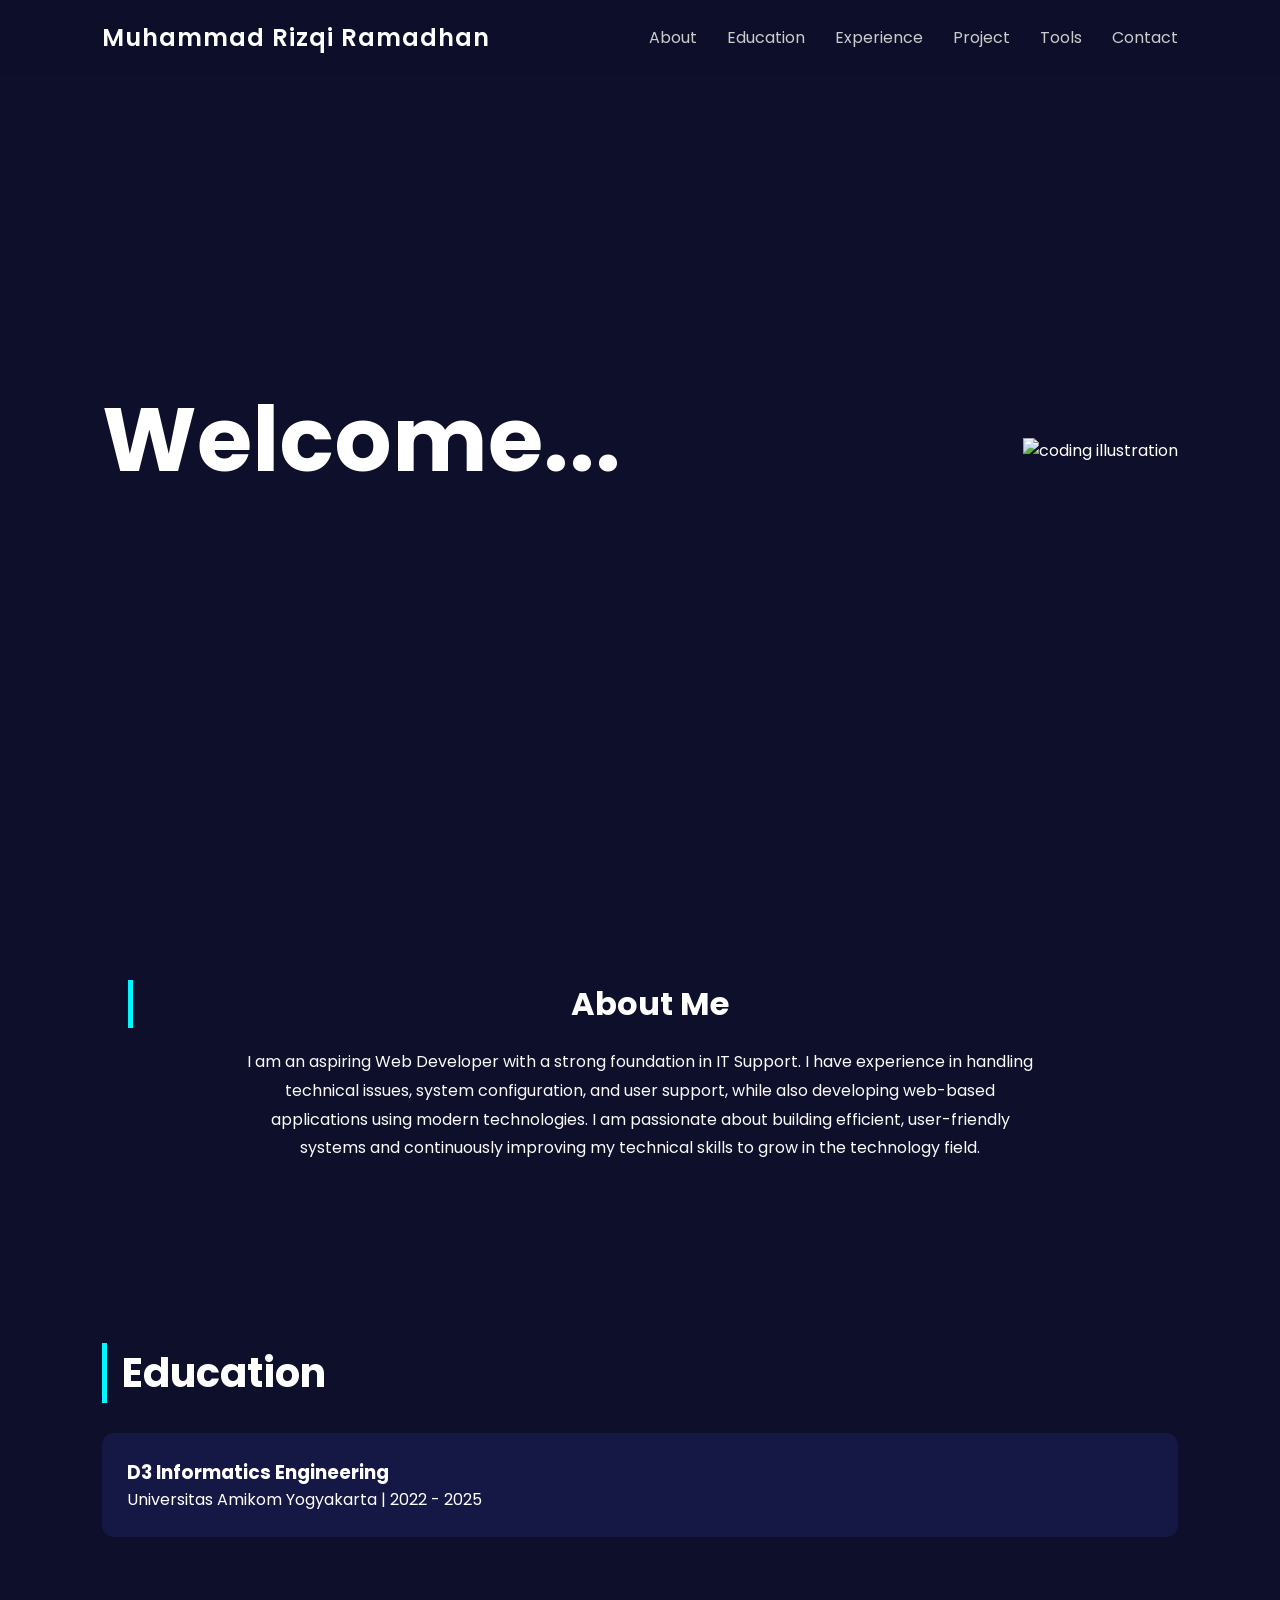
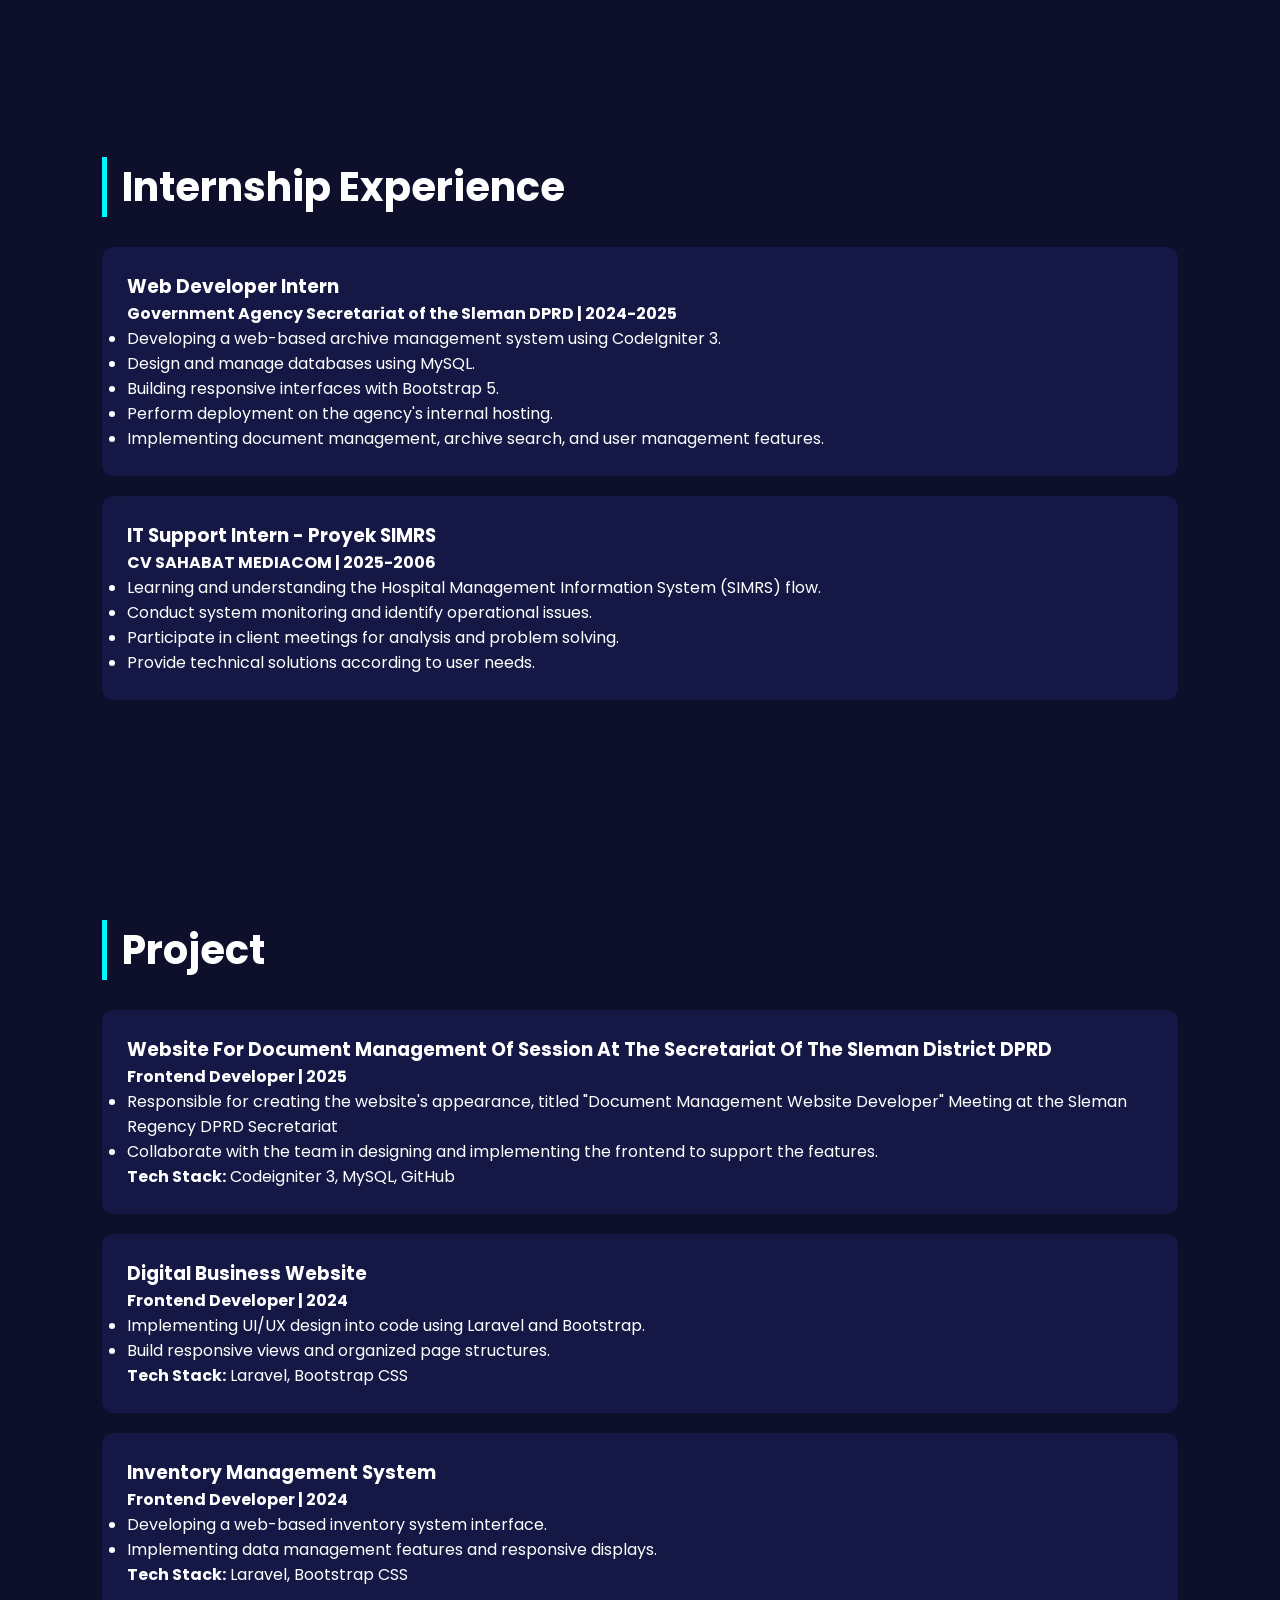
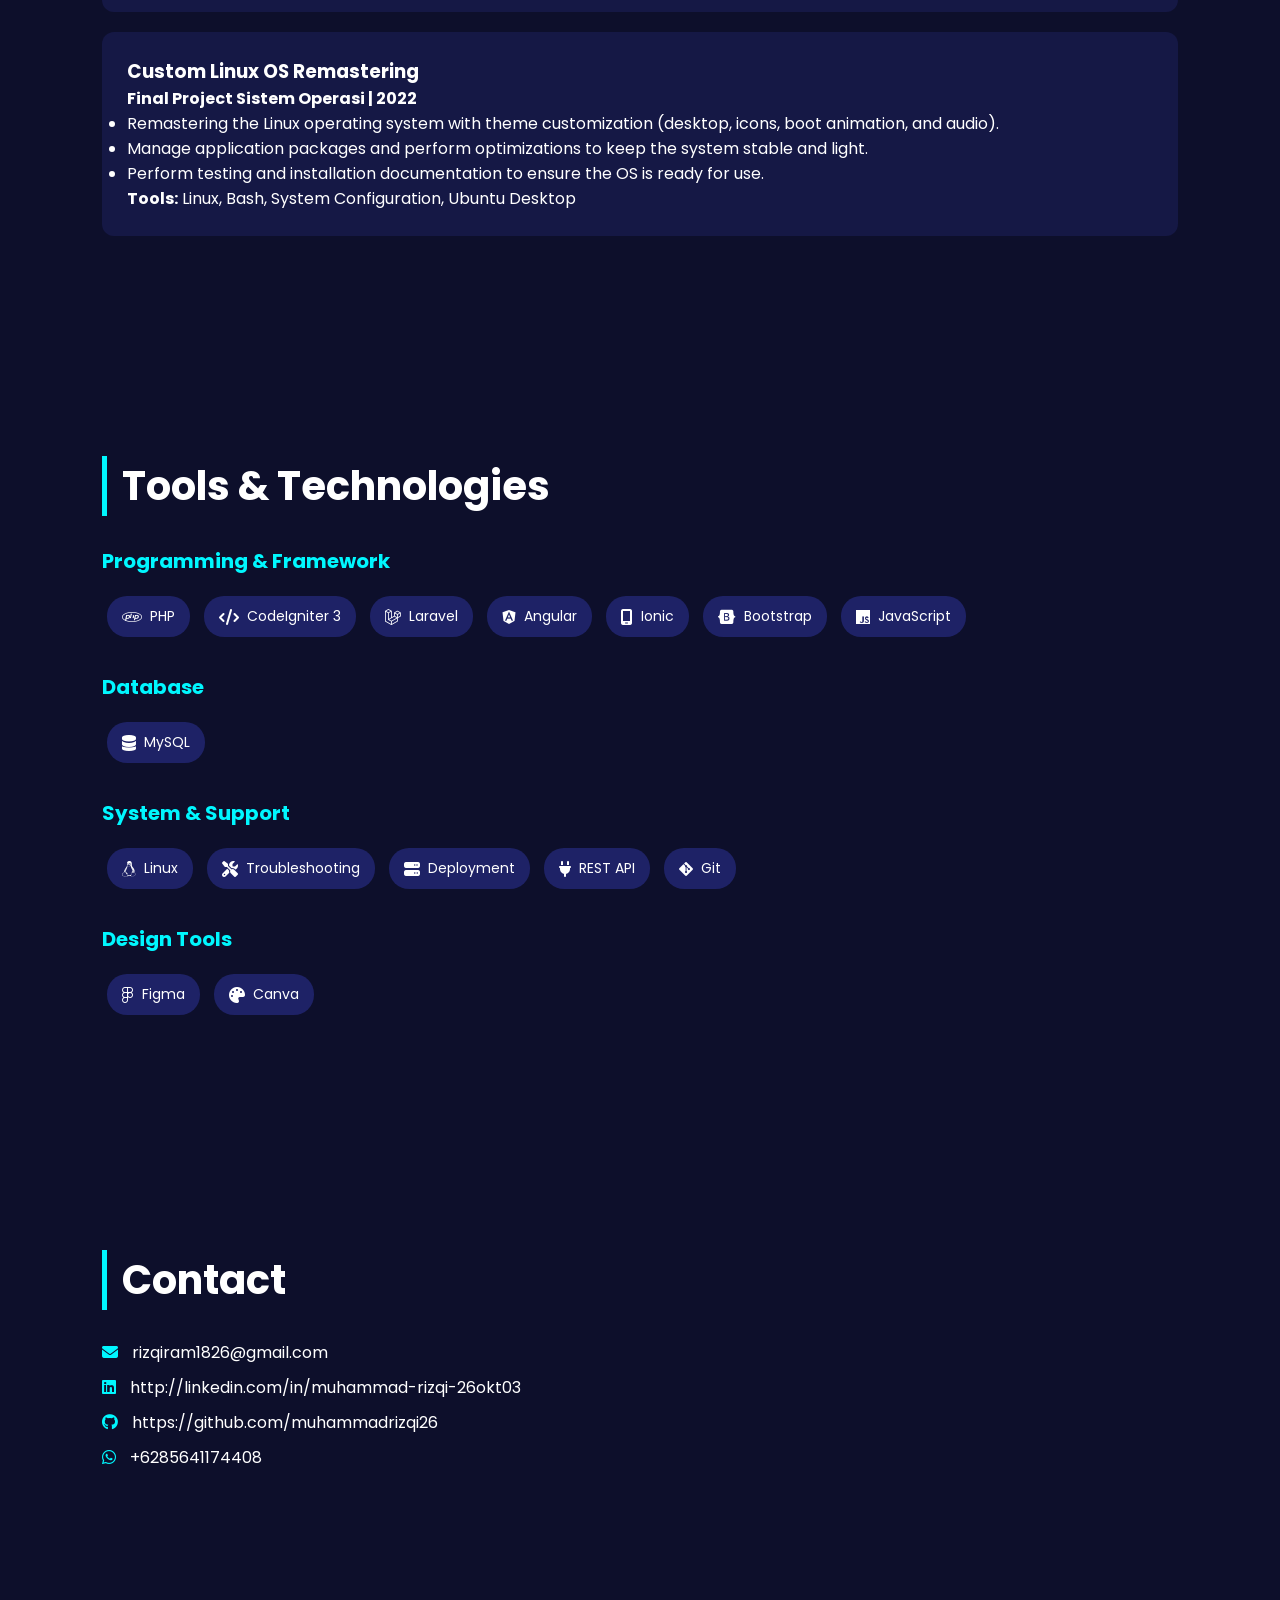
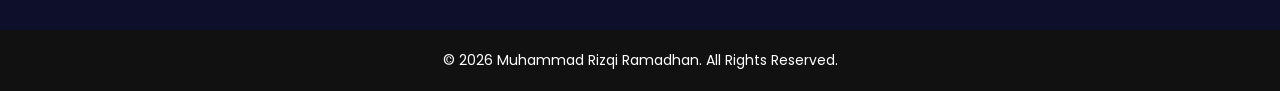
==== index.html @ 312eac67 "Rename portofolio.html to index.html" ====
<!doctype html>
<html lang="id">

<head>
    <meta charset="UTF-8" />
    <meta name="viewport" content="width=device-width, initial-scale=1.0" />
    <title>Portfolio - MUHAMMAD RIZQI RAMADHAN</title>

    <link href="https://fonts.googleapis.com/css2?family=Poppins:wght@300;400;600;700&display=swap" rel="stylesheet" />

    <link rel="stylesheet" href="https://cdnjs.cloudflare.com/ajax/libs/font-awesome/6.5.1/css/all.min.css">


    <style>
        #about {
            padding: 80px 10%;
            text-align: center;
        }

        .about-container h2 {
            font-size: 32px;
            margin-bottom: 20px;
        }

        .about-container p {
            max-width: 800px;
            margin: auto;
            line-height: 1.8;
            font-size: 16px;
            color: #fafafa;
        }


        * {
            margin: 0;
            padding: 0;
            box-sizing: border-box;
            font-family: "Poppins", sans-serif;
        }

        body {
            background: #0d0f2b;
            color: white;
            overflow-x: hidden;
        }

        /* ===== NAVBAR ===== */
        nav {
            display: flex;
            justify-content: space-between;
            align-items: center;
            padding: 20px 8%;
            position: fixed;
            width: 100%;
            top: 0;
            background: rgba(13, 15, 43, 0.9);
            backdrop-filter: blur(10px);
            z-index: 1000;
        }

        nav h2 {
            font-weight: 600;
            letter-spacing: 1px;
        }

        nav ul {
            list-style: none;
            display: flex;
            gap: 30px;
        }

        nav ul li a {
            text-decoration: none;
            color: #ccc;
            font-weight: 400;
            transition: 0.3s;
        }

        nav ul li a:hover {
            color: #00f7ff;
        }

        /* ===== HERO SECTION ===== */
        .hero {
            height: 100vh;
            display: flex;
            align-items: center;
            justify-content: space-between;
            padding: 0 8%;
        }

        .hero-text {
            max-width: 600px;
        }

        .hero-text h1 {
            font-size: 90px;
            font-weight: 700;
            margin-bottom: 20px;
        }

        .hero-text p {
            font-size: 18px;
            line-height: 1.6;
            color: #cfcfcf;
        }

        .hero-img img {
            width: 550px;
            animation: float 4s ease-in-out infinite;
        }

        /* Floating animation */
        @keyframes float {
            0% {
                transform: translateY(0px);
            }

            50% {
                transform: translateY(-20px);
            }

            100% {
                transform: translateY(0px);
            }
        }

        /* ===== SECTION ===== */
        section {
            padding: 100px 8%;
        }

        section h2 {
            font-size: 40px;
            margin-bottom: 30px;
            border-left: 5px solid #00f7ff;
            padding-left: 15px;
        }

        .card {
            background: #151845;
            padding: 25px;
            border-radius: 12px;
            margin-bottom: 20px;
            transition: 0.3s;
        }

        .card:hover {
            transform: translateY(-5px);
            box-shadow: 0 0 20px rgba(0, 247, 255, 0.3);
        }

        .tools span {
            display: inline-block;
            background: #1e2266;
            padding: 10px 15px;
            border-radius: 20px;
            margin: 5px;
            font-size: 14px;
        }

        /* ===== RESPONSIVE ===== */
        @media (max-width: 900px) {
            .hero {
                flex-direction: column;
                text-align: center;
                margin-top: 100px;
            }

            .hero-text h1 {
                font-size: 60px;
            }

            .hero-img img {
                width: 350px;
                margin-top: 30px;
            }
        }

        .tools-container {
            margin-top: 20px;
        }

        .tool-category {
            margin-bottom: 30px;
        }

        .tool-category h3 {
            margin-bottom: 15px;
            font-size: 20px;
            color: #00f7ff;
        }

        .tools span {
            display: inline-flex;
            align-items: center;
            gap: 8px;
            background: #1e2266;
            padding: 10px 15px;
            border-radius: 20px;
            margin: 5px;
            font-size: 14px;
            transition: 0.3s;
        }

        .tools span:hover {
            transform: translateY(-5px);
            box-shadow: 0 0 15px rgba(0, 247, 255, 0.4);
        }

        .tools i {
            font-size: 16px;
        }

        .contact-container p {
            margin: 10px 0;
            font-size: 16px;
        }

        .contact-container i {
            margin-right: 10px;
            color: #00f7ff;
        }

        footer {
            text-align: center;
            padding: 20px;
            background-color: #111;
            color: #fff;
            font-size: 14px;
            margin-top: 50px;
        }

        nav h2 a {
    text-decoration: none;
    color: white;
}

nav h2 a:hover {
    color: #00f7ff;
}


    </style>
</head>

<body>
    <!-- NAVBAR -->
    <nav>
    <h2><a href="#home">Muhammad Rizqi Ramadhan</a></h2>
        <ul>
            <li><a href="#about">About</a></li>
            <li><a href="#pendidikan">Education</a></li>
            <li><a href="#pengalaman">Experience</a></li>
            <li><a href="#project">Project</a></li>
            <li><a href="#tools">Tools</a></li>
            <li><a href="#contact">Contact</a></li>
        </ul>
    </nav>

    <!-- HERO -->
    
    <div class="hero" id="home">
        <div class="hero-text">
            <h1>Welcome...</h1>
        </div>

        <div class="hero-img">
            <img src="IMG_3152.JPG" alt="coding illustration" />
        </div>
    </div>

    <!-- ABOUT -->
    <section id="about">
        <div class="about-container">
            <h2>About Me</h2>
            <p>
                I am an aspiring Web Developer with a strong foundation in IT Support.
                I have experience in handling technical issues, system configuration,
                and user support, while also developing web-based applications using
                modern technologies. I am passionate about building efficient,
                user-friendly systems and continuously improving my technical skills
                to grow in the technology field.
            </p>
        </div>
    </section>

    <!-- PENDIDIKAN -->
    <section id="pendidikan">
        <h2>Education</h2>
        <div class="card">
            <h3>D3 Informatics Engineering</h3>
            <p>Universitas Amikom Yogyakarta | 2022 - 2025</p>
        </div>
    </section>

    <!-- PENGALAMAN -->
    <section id="pengalaman">
        <h2>Internship Experience</h2>

        <div class="card">
            <h3>Web Developer Intern</h3>
            <p>
                <strong>Government Agency Secretariat of the Sleman DPRD | 2024-2025</strong>
            </p>
            <ul>
                <li>Developing a web-based archive management system using CodeIgniter 3.</li>
                <li>Design and manage databases using MySQL.</li>
                <li>Building responsive interfaces with Bootstrap 5.</li>
                <li>Perform deployment on the agency's internal hosting.</li>
                <li>Implementing document management, archive search, and user management features.</li>
            </ul>
        </div>

        <div class="card">
            <h3>IT Support Intern - Proyek SIMRS</h3>
            <p><strong>CV SAHABAT MEDIACOM | 2025-2006</strong></p>
            <ul>
                <li>Learning and understanding the Hospital Management Information System (SIMRS) flow.</li>
                <li>Conduct system monitoring and identify operational issues.</li>
                <li>Participate in client meetings for analysis and problem solving.</li>
                <li>Provide technical solutions according to user needs.</li>
            </ul>
        </div>
    </section>

    <!-- PROJECT -->
    <section id="project">
        <h2>Project</h2>

        <div class="card">
            <h3>Website For Document Management Of Session At The Secretariat Of The Sleman District DPRD</h3>
            <p><strong>Frontend Developer | 2025</strong></p>
            <ul>
                <li>Responsible for creating the website's appearance, titled "Document Management Website Developer"
                    Meeting at the Sleman Regency DPRD Secretariat</li>
                <li>Collaborate with the team in designing and implementing the frontend to support the features.</li>
            </ul>
            <p><strong>Tech Stack:</strong> Codeigniter 3, MySQL, GitHub</p>
        </div>

        <div class="card">
            <h3>Digital Business Website</h3>
            <p><strong>Frontend Developer | 2024</strong></p>
            <ul>
                <li>Implementing UI/UX design into code using Laravel and Bootstrap.</li>
                <li>Build responsive views and organized page structures.</li>
            </ul>
            <p><strong>Tech Stack:</strong> Laravel, Bootstrap CSS</p>
        </div>

        <div class="card">
            <h3>Inventory Management System</h3>
            <p><strong>Frontend Developer | 2024</strong></p>
            <ul>
                <li>Developing a web-based inventory system interface.</li>
                <li>Implementing data management features and responsive displays.</li>
            </ul>
            <p><strong>Tech Stack:</strong> Laravel, Bootstrap CSS</p>
        </div>

        <div class="card">
            <h3>Custom Linux OS Remastering</h3>
            <p><strong>Final Project Sistem Operasi | 2022</strong></p>
            <ul>
                <li>Remastering the Linux operating system with theme customization (desktop, icons, boot animation,
                    and audio).</li>
                <li>Manage application packages and perform optimizations to keep the system stable and light.</li>
                <li>Perform testing and installation documentation to ensure the OS is ready for use.</li>
            </ul>
            <p><strong>Tools:</strong> Linux, Bash, System Configuration, Ubuntu Desktop</p>
        </div>

    </section>


    <!-- TOOLS -->
    <section id="tools">
        <h2>Tools & Technologies</h2>

        <div class="tools-container">

            <!-- Programming & Framework -->
            <div class="tool-category">
                <h3>Programming & Framework</h3>
                <div class="tools">
                    <span><i class="fa-brands fa-php"></i> PHP</span>
                    <span><i class="fa-solid fa-code"></i> CodeIgniter 3</span>
                    <span><i class="fa-brands fa-laravel"></i> Laravel</span>
                    <span><i class="fa-brands fa-angular"></i> Angular</span>
                    <span><i class="fa-solid fa-mobile-screen"></i> Ionic</span>
                    <span><i class="fa-brands fa-bootstrap"></i> Bootstrap</span>
                    <span><i class="fa-brands fa-js"></i> JavaScript</span>
                </div>
            </div>

            <!-- Database -->
            <div class="tool-category">
                <h3>Database</h3>
                <div class="tools">
                    <span><i class="fa-solid fa-database"></i> MySQL</span>
                </div>
            </div>

            <!-- System & Support -->
            <div class="tool-category">
                <h3>System & Support</h3>
                <div class="tools">
                    <span><i class="fa-brands fa-linux"></i> Linux</span>
                    <span><i class="fa-solid fa-screwdriver-wrench"></i> Troubleshooting</span>
                    <span><i class="fa-solid fa-server"></i> Deployment</span>
                    <span><i class="fa-solid fa-plug"></i> REST API</span>
                    <span><i class="fa-brands fa-git-alt"></i> Git</span>
                </div>
            </div>

            <!-- Design Tools -->
            <div class="tool-category">
                <h3>Design Tools</h3>
                <div class="tools">
                    <span><i class="fa-brands fa-figma"></i> Figma</span>
                    <span><i class="fa-solid fa-palette"></i> Canva</span>
                </div>
            </div>

        </div>
    </section>


    <section id="contact">
        <h2>Contact</h2>

        <div class="contact-container">
            <p><i class="fa-solid fa-envelope"></i> rizqiram1826@gmail.com </p>
            <p><i class="fa-brands fa-linkedin"></i> http://linkedin.com/in/muhammad-rizqi-26okt03
            </p>
            <p><i class="fa-brands fa-github"></i> https://github.com/muhammadrizqi26</p>
            <p><i class="fa-brands fa-whatsapp"></i> +6285641174408</p>
        </div>
    </section>

    <footer>
        <p>© <span id="year"></span> Muhammad Rizqi Ramadhan. All Rights Reserved.</p>
    </footer>

    <script>
        document.getElementById("year").textContent = new Date().getFullYear();
    </script>


</body>

</html>
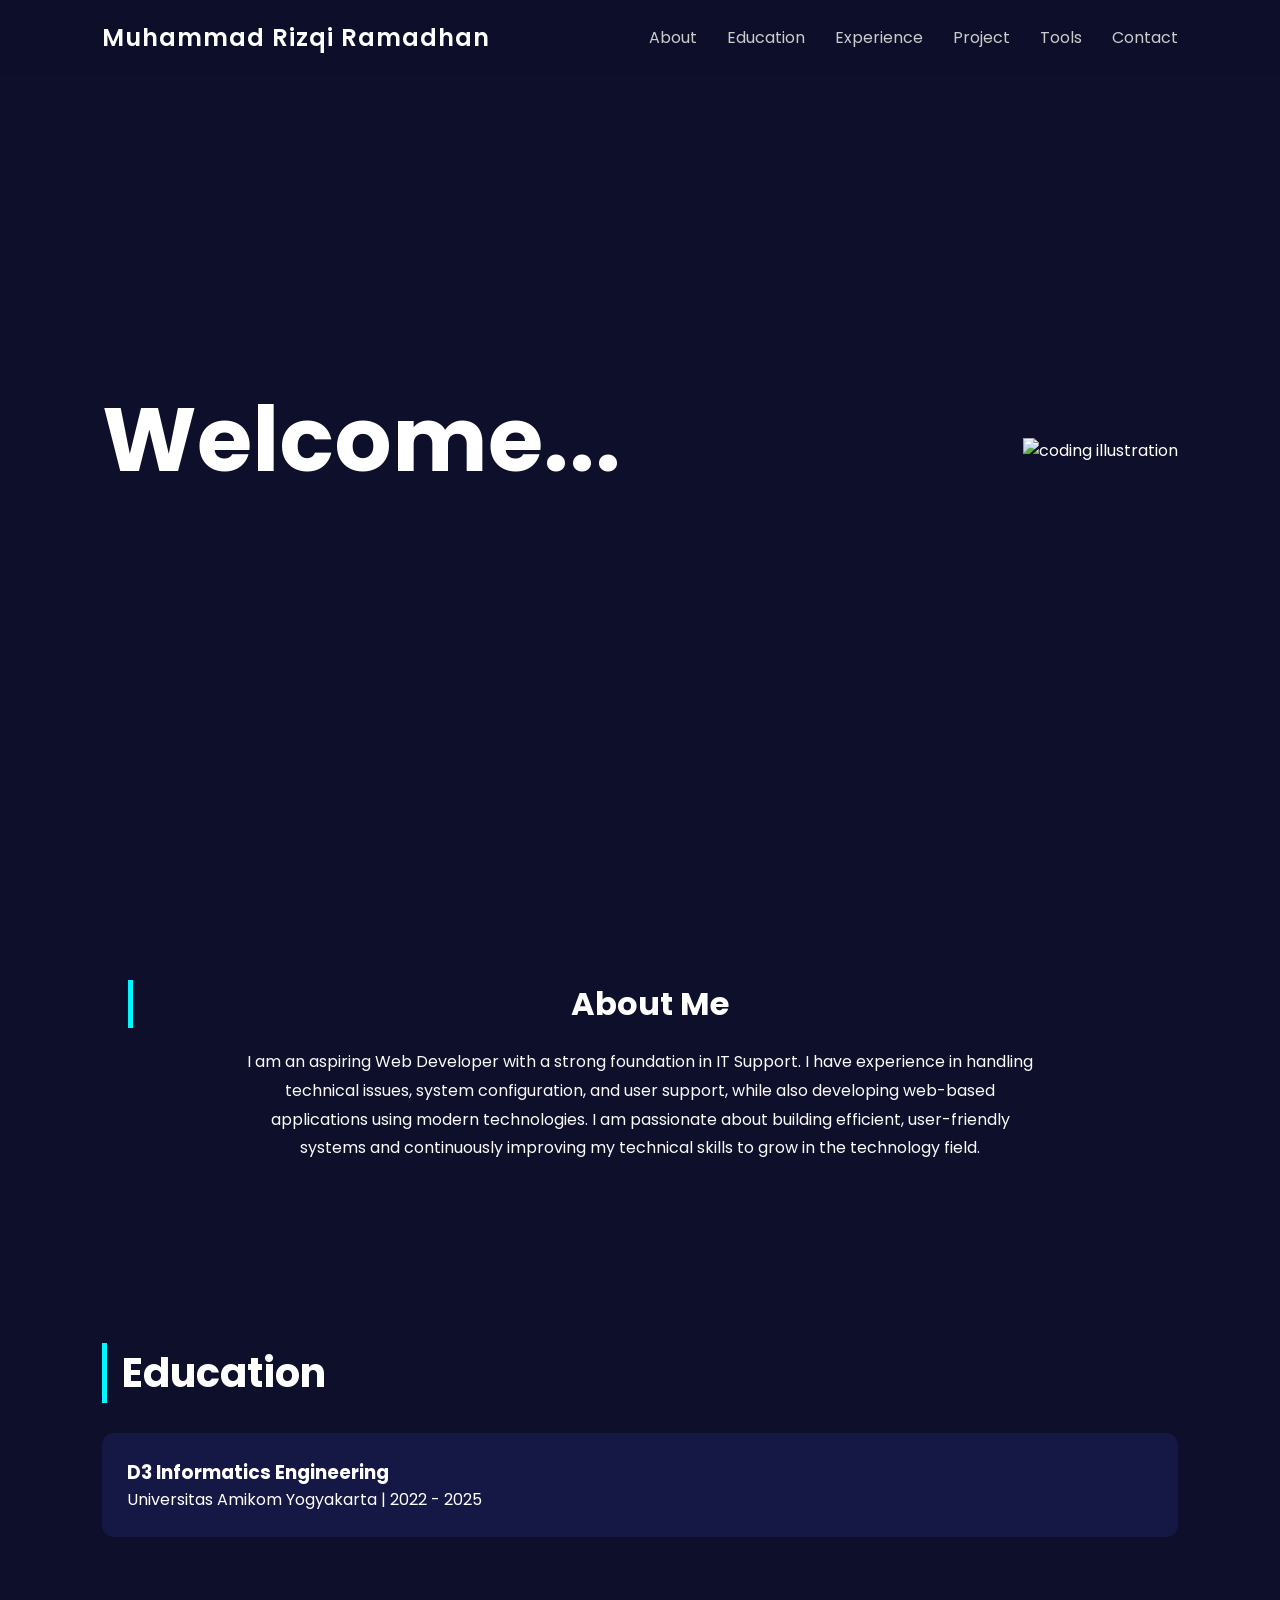
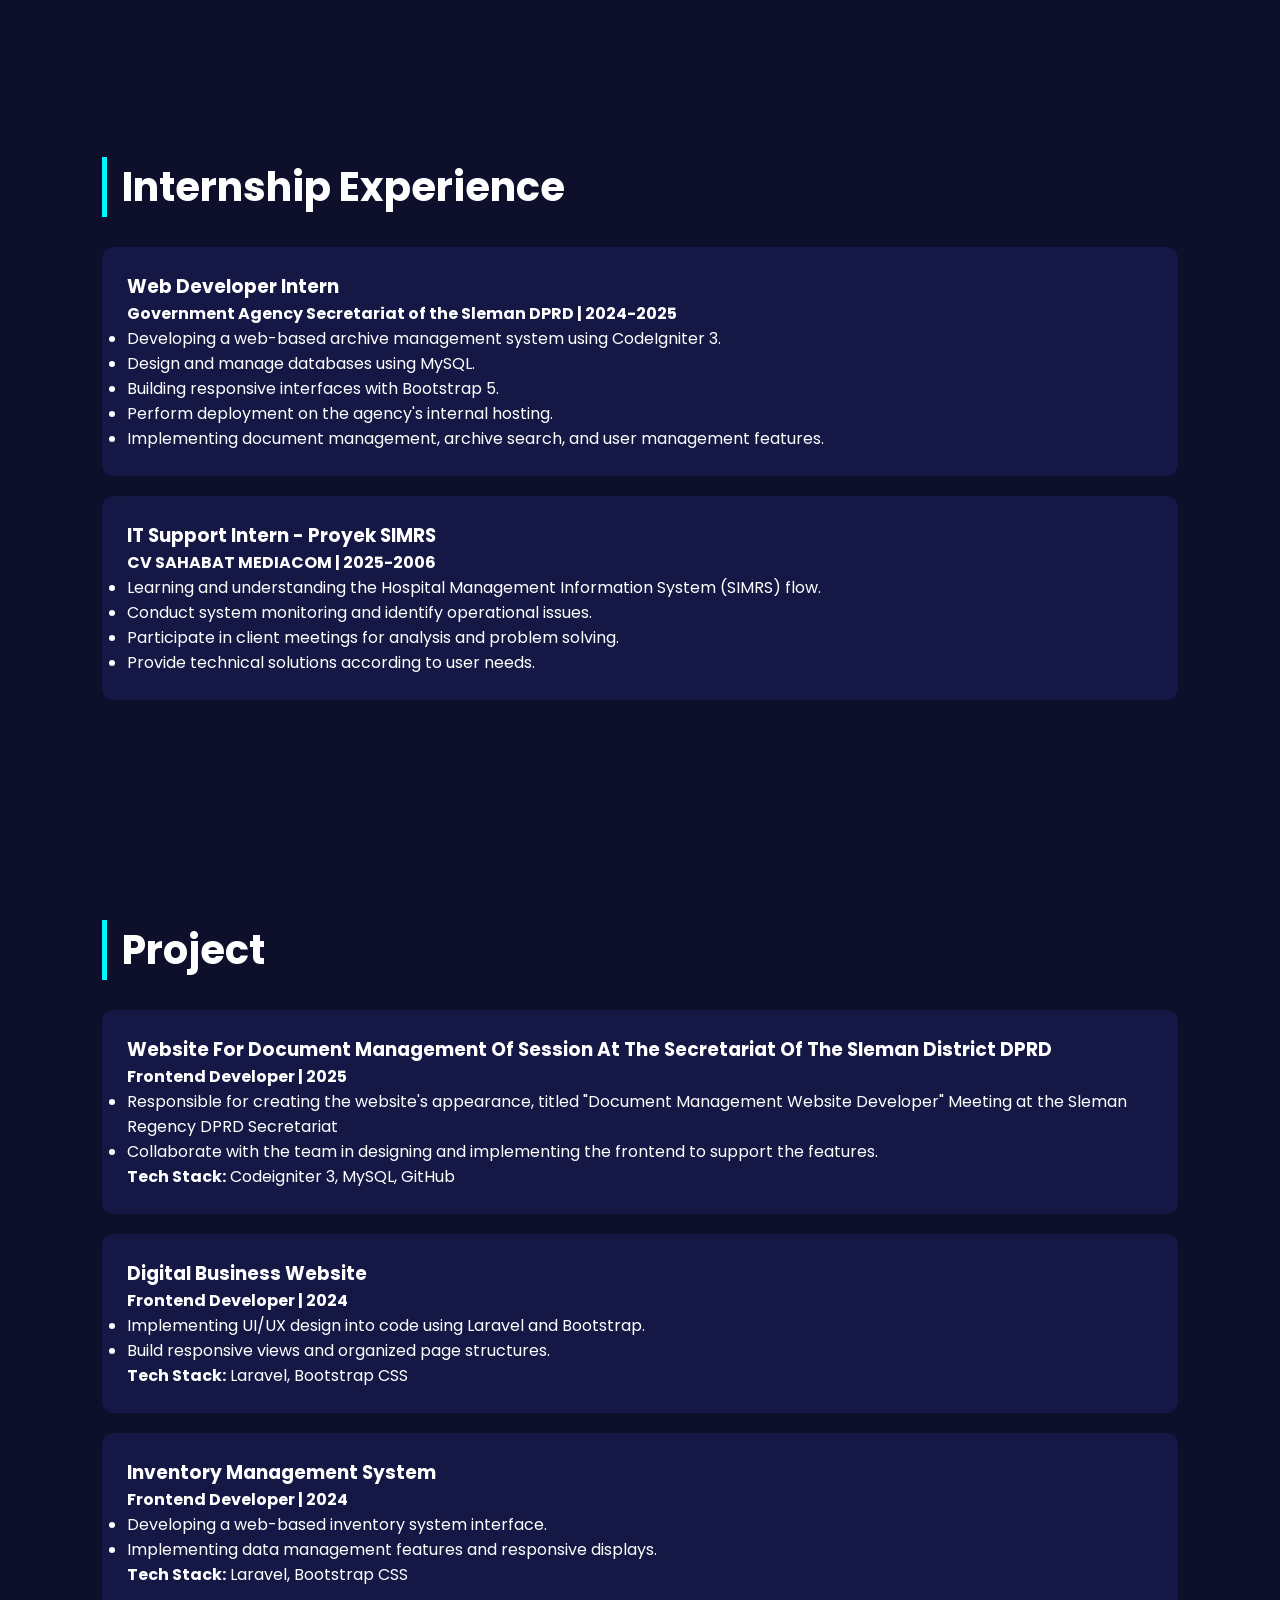
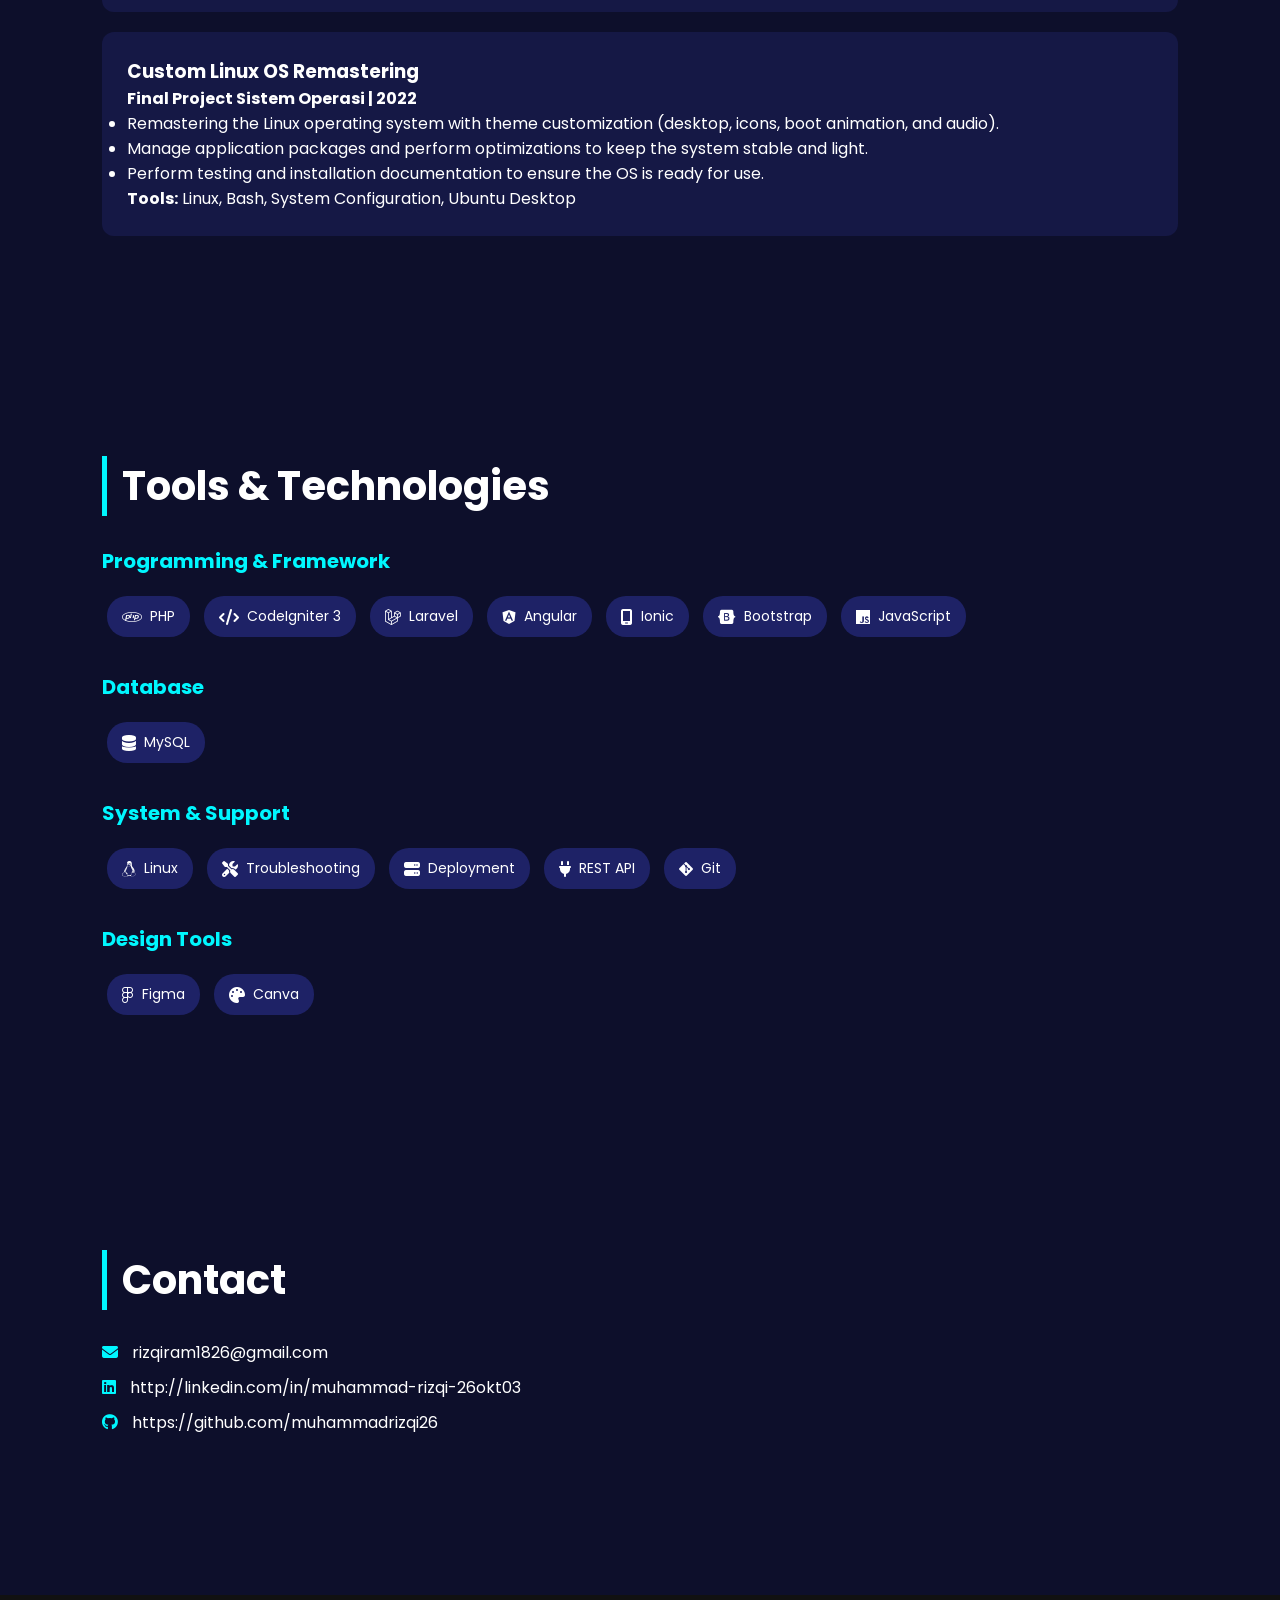
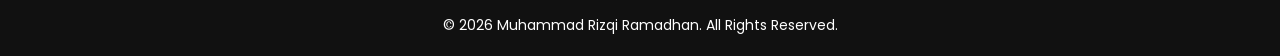
==== commit c2561aff: "Update index.html" ====
--- a/index.html
+++ b/index.html
@@ -435,7 +435,6 @@
             <p><i class="fa-brands fa-linkedin"></i> http://linkedin.com/in/muhammad-rizqi-26okt03
             </p>
             <p><i class="fa-brands fa-github"></i> https://github.com/muhammadrizqi26</p>
-            <p><i class="fa-brands fa-whatsapp"></i> +6285641174408</p>
         </div>
     </section>
 
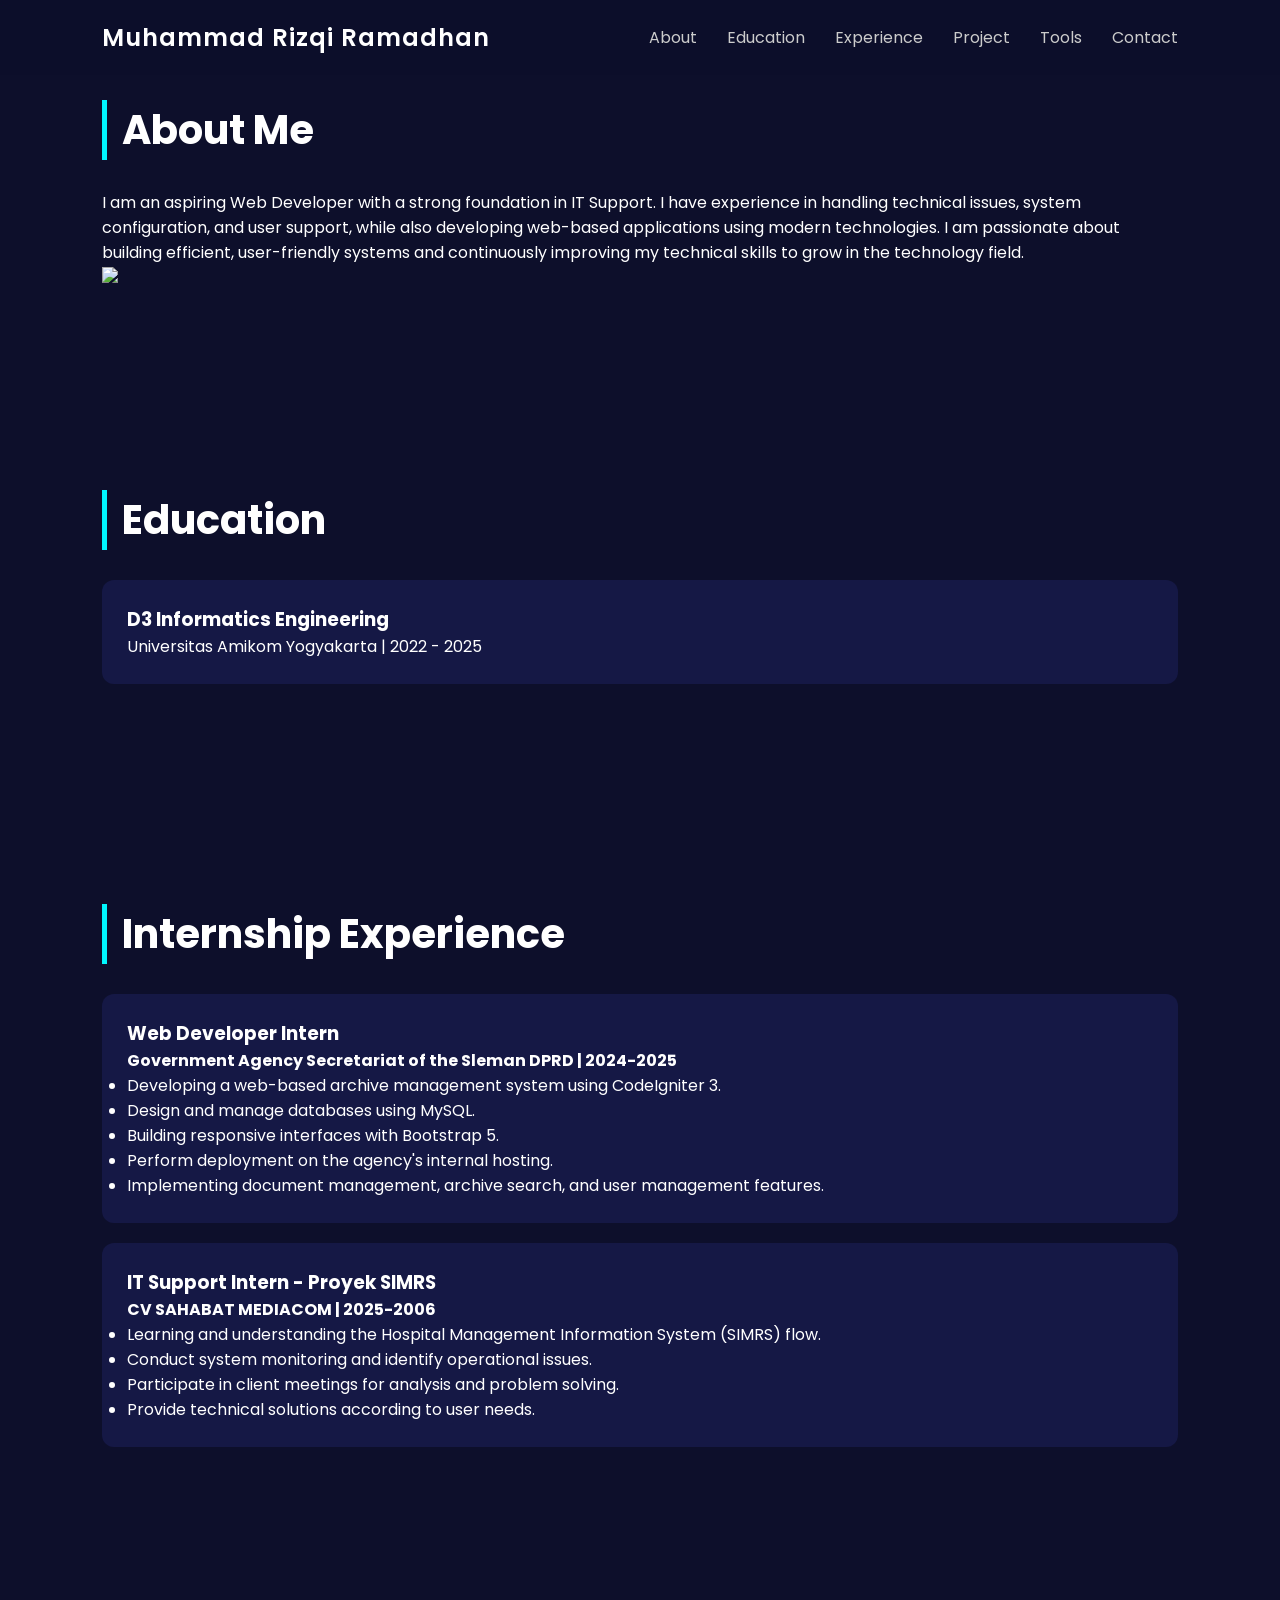
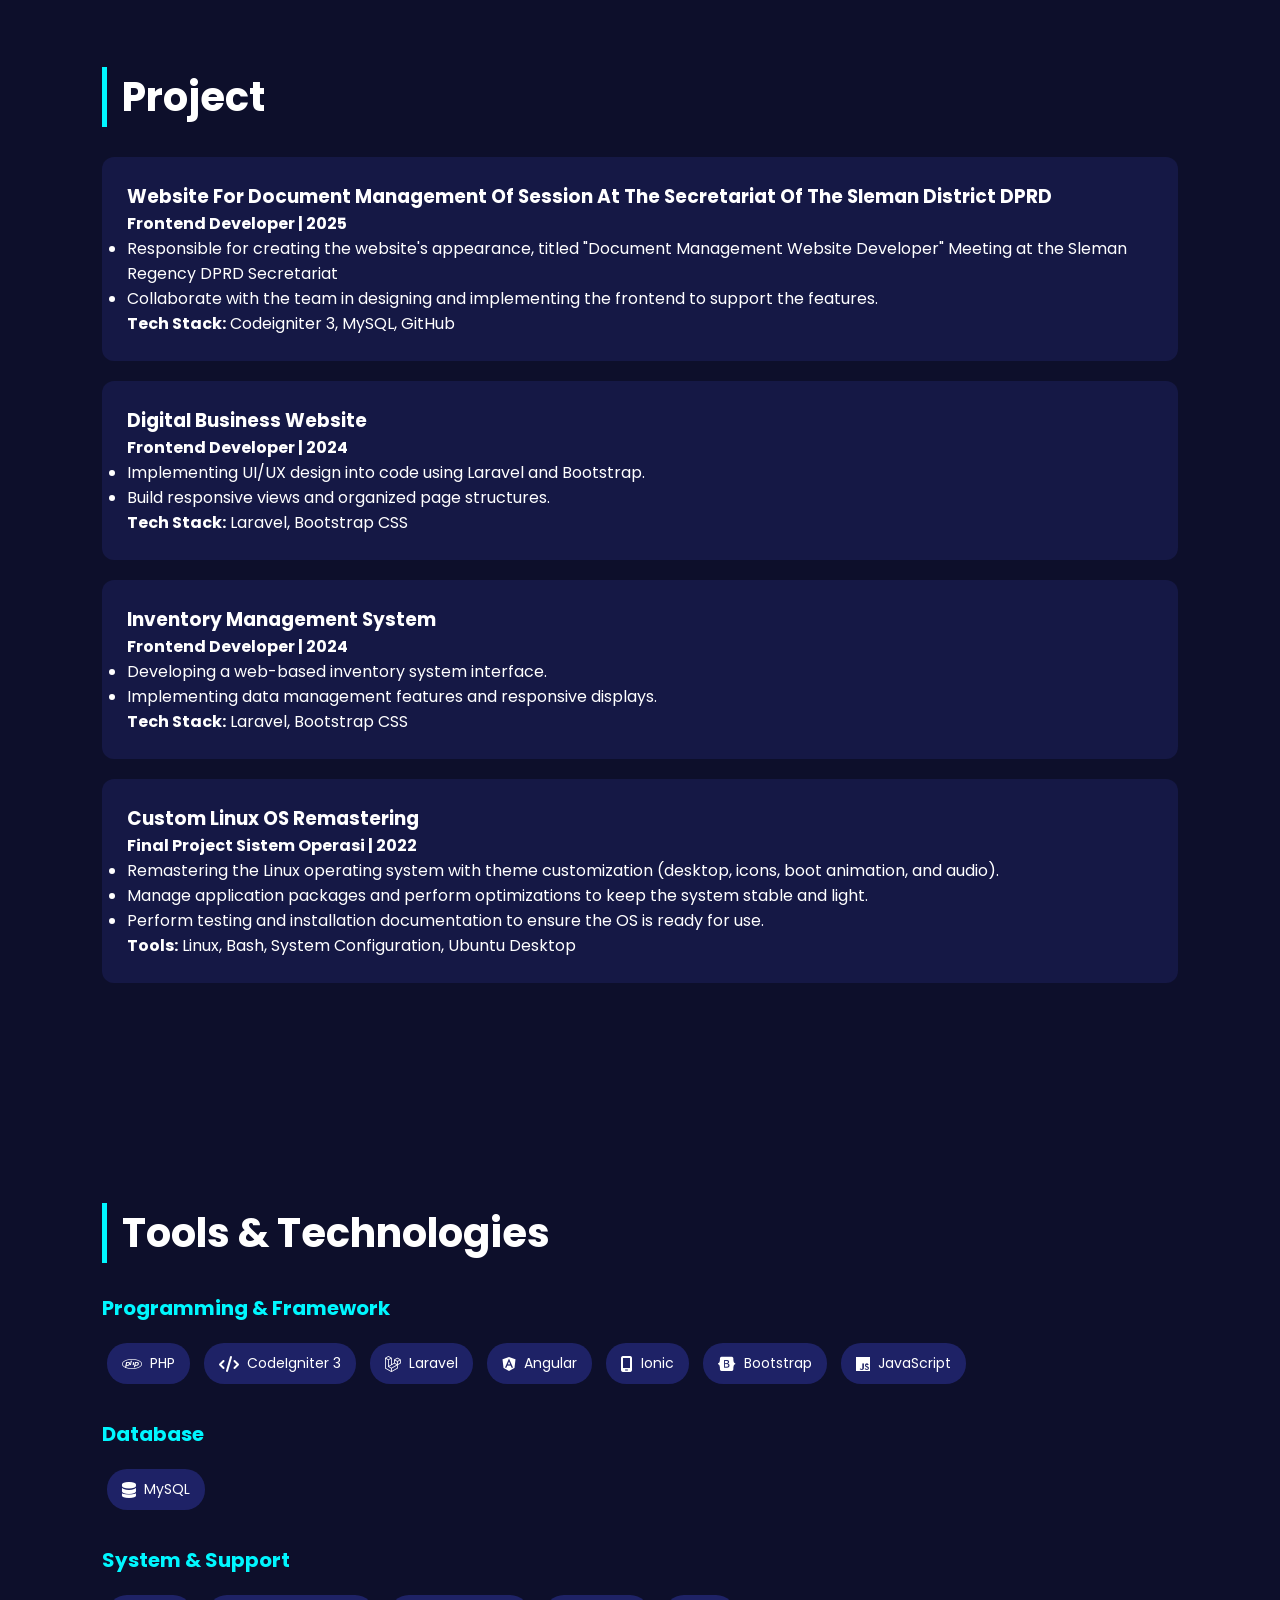
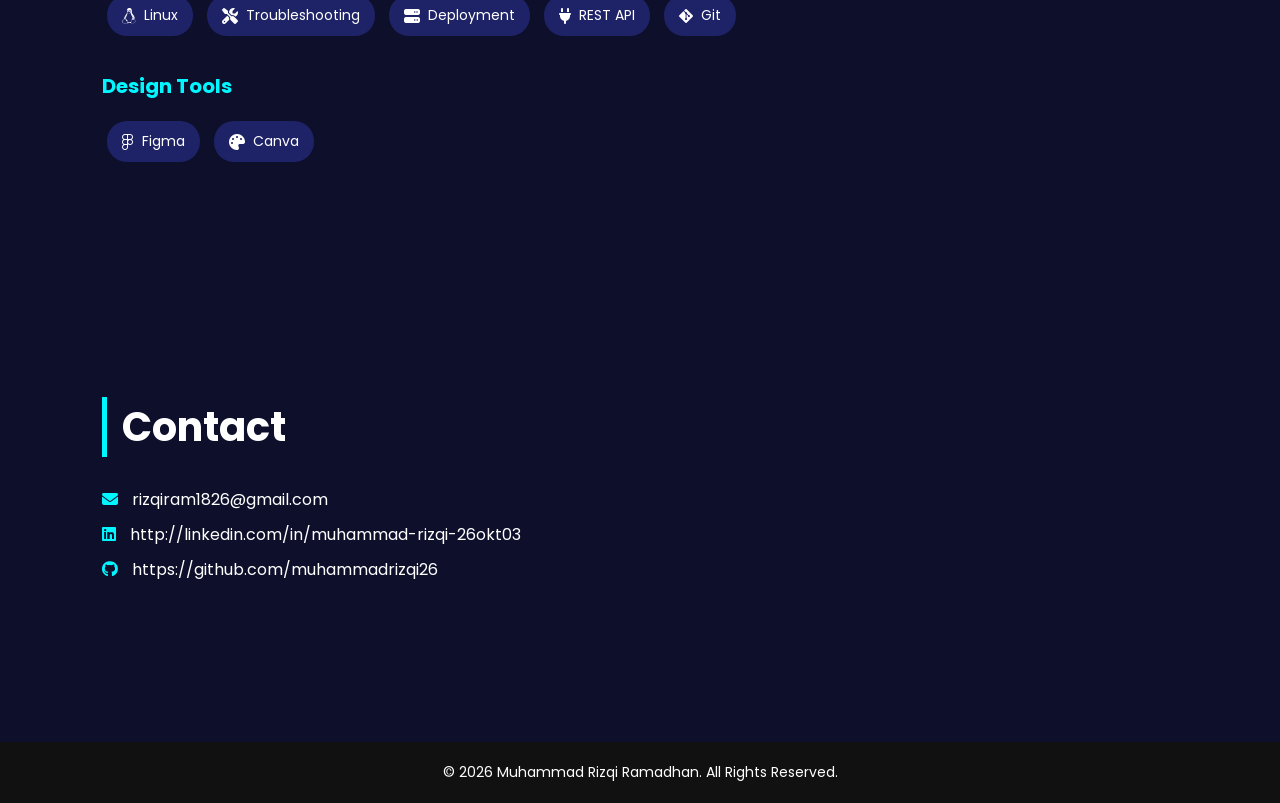
==== commit c2e0e0a5: "Update index.html" ====
--- a/index.html
+++ b/index.html
@@ -5,12 +5,9 @@
     <meta charset="UTF-8" />
     <meta name="viewport" content="width=device-width, initial-scale=1.0" />
     <title>Portfolio - MUHAMMAD RIZQI RAMADHAN</title>
-
     <link href="https://fonts.googleapis.com/css2?family=Poppins:wght@300;400;600;700&display=swap" rel="stylesheet" />
-
     <link rel="stylesheet" href="https://cdnjs.cloudflare.com/ajax/libs/font-awesome/6.5.1/css/all.min.css">
-
-
+    <link rel="icon" href="data:image/svg+xml,<svg xmlns=%22http://www.w3.org/2000/svg%22 viewBox=%220 0 100 100%22><text y=%22.9em%22 font-size=%2290%22>💻</text></svg>">
     <style>
         #about {
             padding: 80px 10%;
@@ -260,7 +257,7 @@
 
     <!-- HERO -->
     
-    <div class="hero" id="home">
+    <!-- <div class="hero" id="home">
         <div class="hero-text">
             <h1>Welcome...</h1>
         </div>
@@ -268,10 +265,10 @@
         <div class="hero-img">
             <img src="IMG_3152.JPG" alt="coding illustration" />
         </div>
-    </div>
+    </div> -->
 
     <!-- ABOUT -->
-    <section id="about">
+    <!-- <section id="about">
         <div class="about-container">
             <h2>About Me</h2>
             <p>
@@ -283,6 +280,33 @@
                 to grow in the technology field.
             </p>
         </div>
+    </section> -->
+
+     <section class="intro" id="home">
+
+        <div class="stars"></div>
+
+        <div class="intro-container">
+
+            <div class="intro-text">
+                <h1 id="typing"></h1>
+                <h2>About Me</h2>
+                <p>
+                    I am an aspiring Web Developer with a strong foundation in IT Support.
+                    I have experience in handling technical issues, system configuration,
+                    and user support, while also developing web-based applications using
+                    modern technologies. I am passionate about building efficient,
+                    user-friendly systems and continuously improving my technical skills
+                    to grow in the technology field.
+                </p>
+            </div>
+
+            <div class="intro-img">
+                <img src="IMG_3152.JPG">
+            </div>
+
+        </div>
+
     </section>
 
     <!-- PENDIDIKAN -->
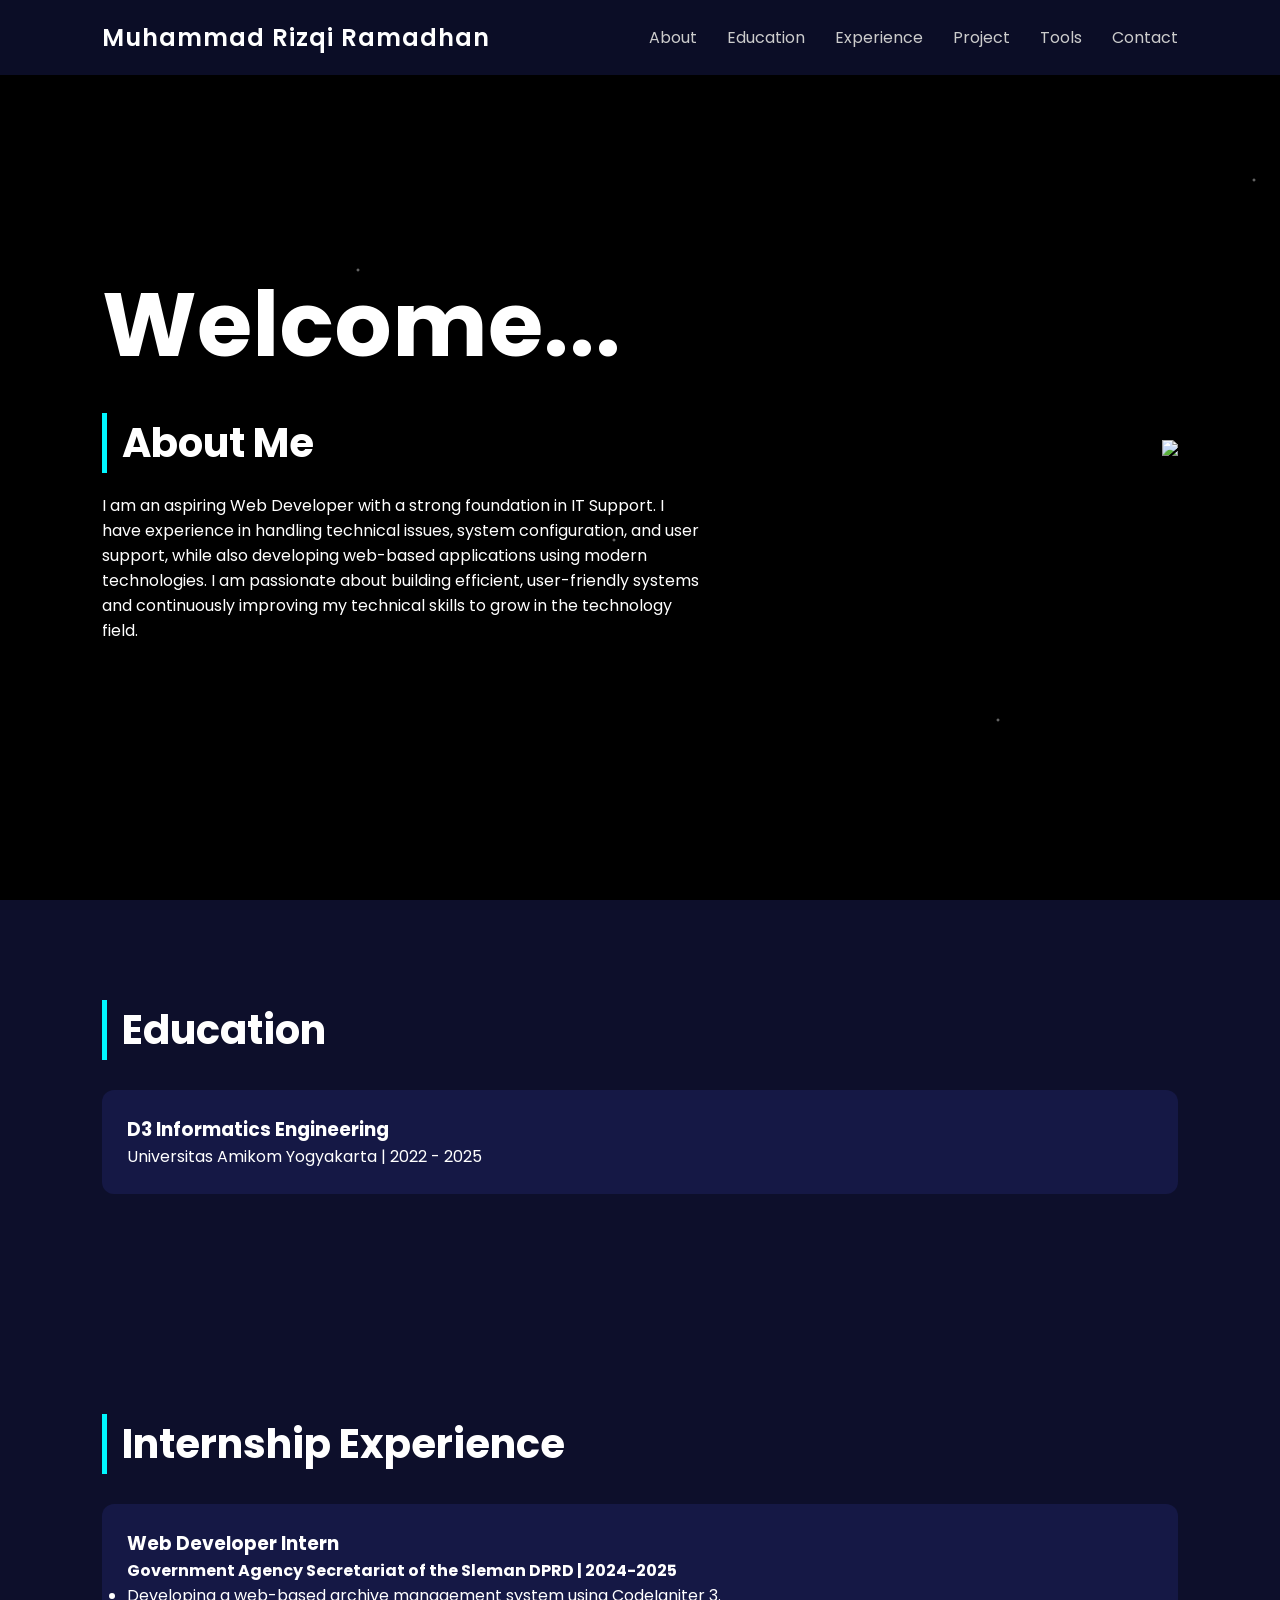
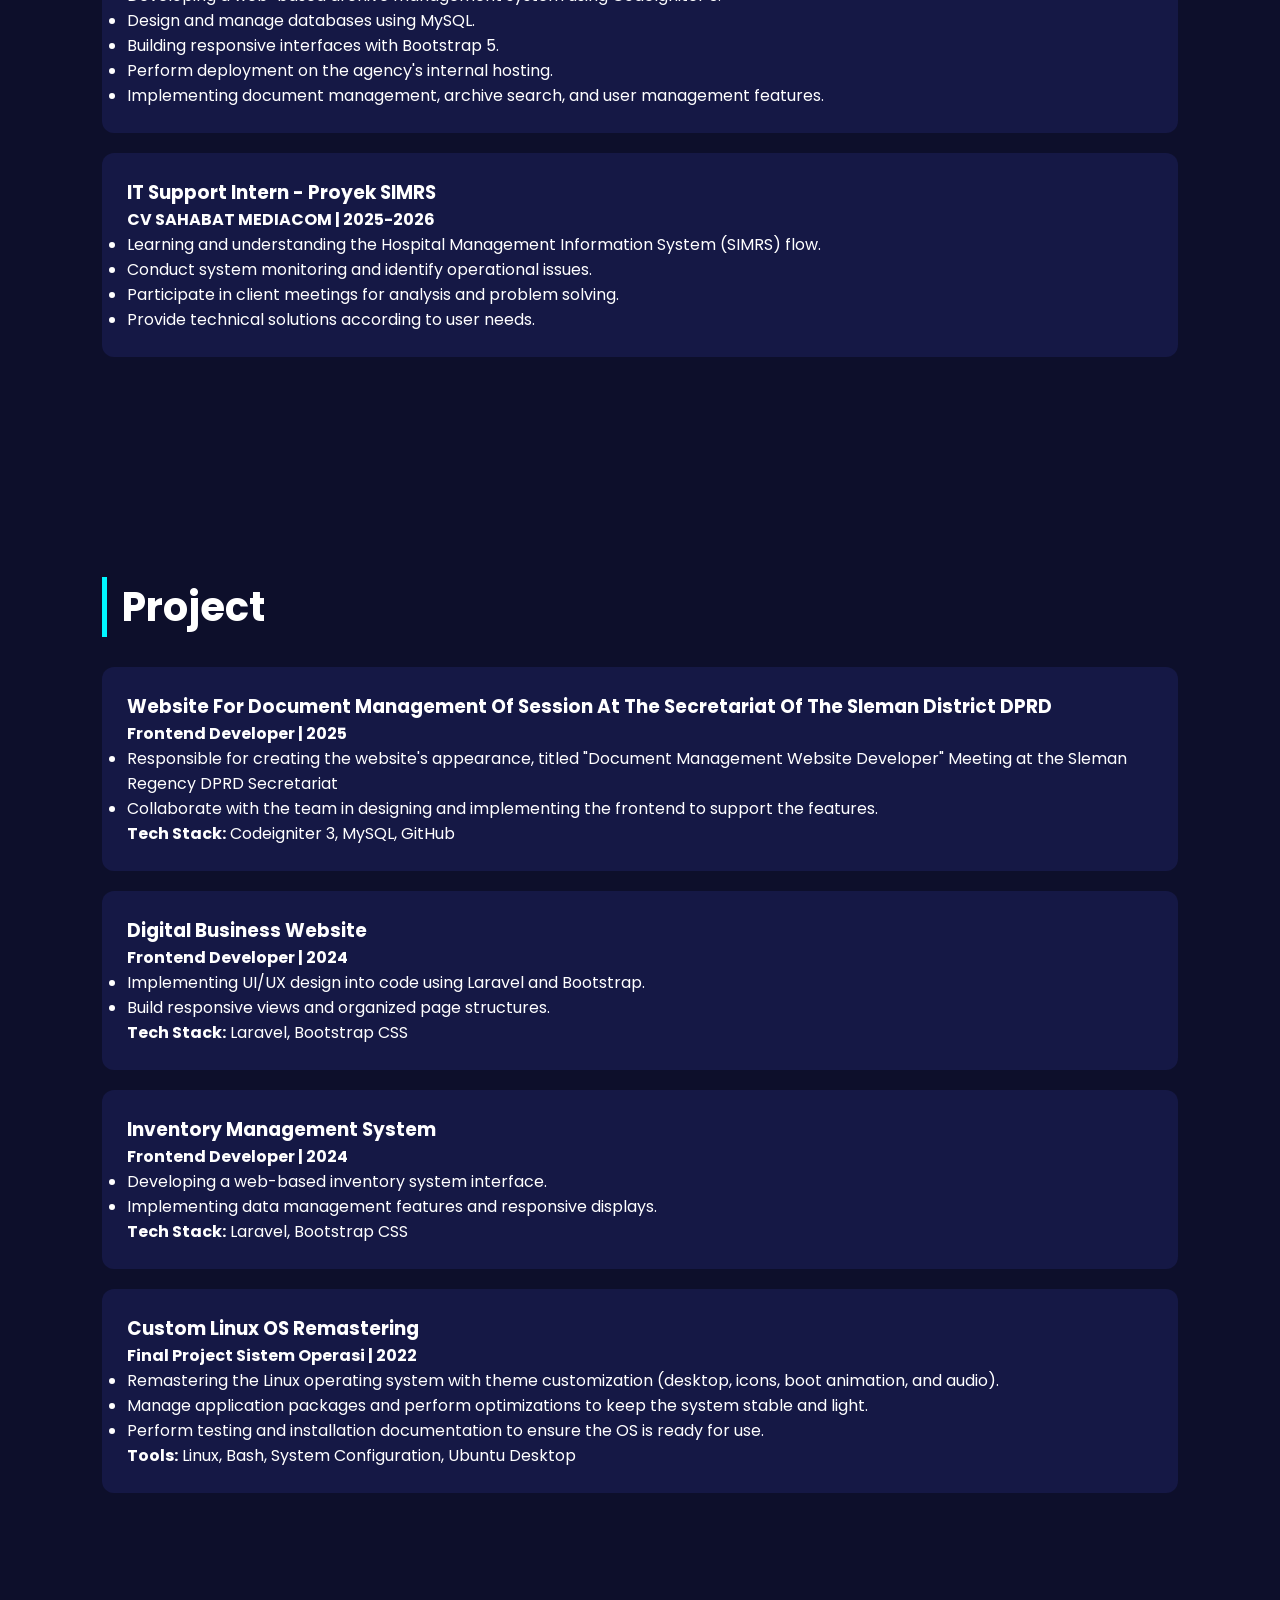
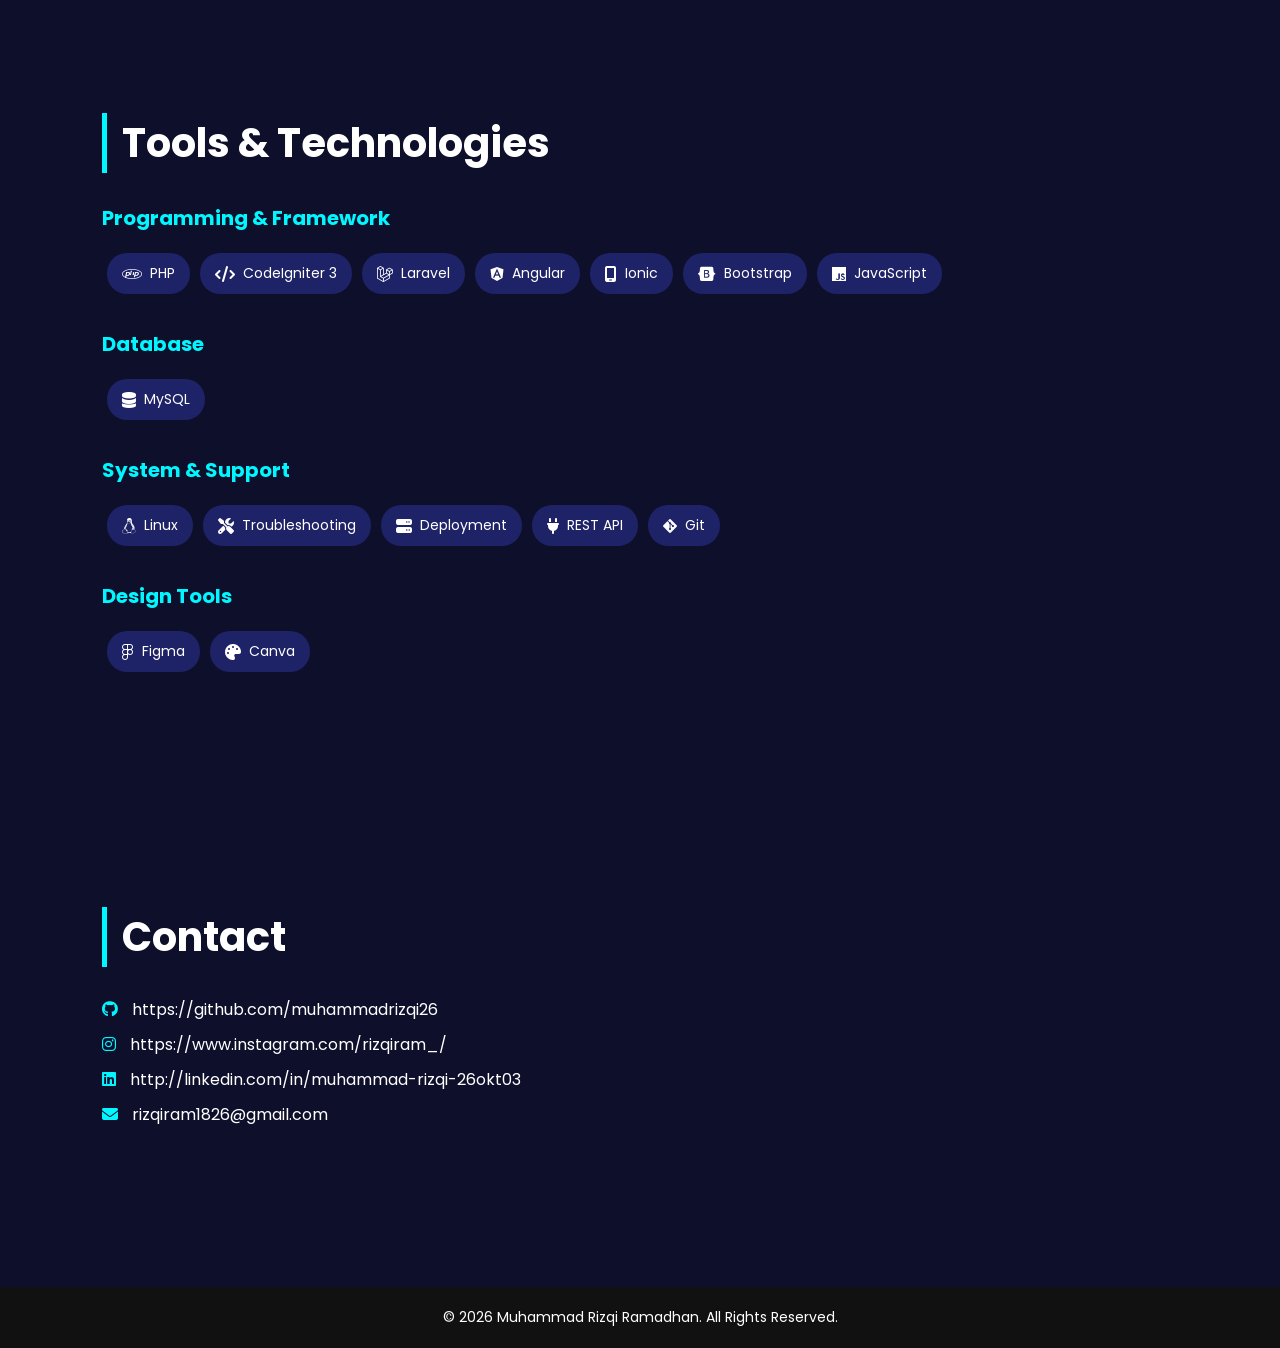
==== commit 40255370: "Update index.html" ====
--- a/index.html
+++ b/index.html
@@ -7,8 +7,14 @@
     <title>Portfolio - MUHAMMAD RIZQI RAMADHAN</title>
     <link href="https://fonts.googleapis.com/css2?family=Poppins:wght@300;400;600;700&display=swap" rel="stylesheet" />
     <link rel="stylesheet" href="https://cdnjs.cloudflare.com/ajax/libs/font-awesome/6.5.1/css/all.min.css">
-    <link rel="icon" href="data:image/svg+xml,<svg xmlns=%22http://www.w3.org/2000/svg%22 viewBox=%220 0 100 100%22><text y=%22.9em%22 font-size=%2290%22>💻</text></svg>">
+    <link rel="icon"
+        href="data:image/svg+xml,<svg xmlns=%22http://www.w3.org/2000/svg%22 viewBox=%220 0 100 100%22><text y=%22.9em%22 font-size=%2290%22>💻</text></svg>">
+
     <style>
+        html {
+            scroll-behavior: smooth;
+        }
+
         #about {
             padding: 80px 10%;
             text-align: center;
@@ -143,9 +149,10 @@
         }
 
         .card:hover {
-            transform: translateY(-5px);
-            box-shadow: 0 0 20px rgba(0, 247, 255, 0.3);
-        }
+            transform: translateY(-10px) scale(1.02);
+            box-shadow: 0 0 25px rgba(0, 247, 255, 0.5);
+        }
+
 
         .tools span {
             display: inline-block;
@@ -229,22 +236,133 @@
         }
 
         nav h2 a {
-    text-decoration: none;
-    color: white;
-}
-
-nav h2 a:hover {
-    color: #00f7ff;
-}
-
-
+            text-decoration: none;
+            color: white;
+        }
+
+        nav h2 a:hover {
+            color: #00f7ff;
+        }
+
+        .contact-container a {
+            color: #ffffff;
+            /* ganti warna di sini */
+            text-decoration: none;
+        }
+
+        .contact-container a:hover {
+            color: #ffffff;
+            /* warna saat di-hover */
+        }
+
+        .fade-in {
+            opacity: 0;
+            transform: translateY(40px);
+            transition: all 0.8s ease;
+        }
+
+        .fade-in.show {
+            opacity: 1;
+            transform: translateY(0);
+        }
+
+        nav.scrolled {
+            background: rgba(13, 15, 43, 0.7);
+            box-shadow: 0 5px 20px rgba(0, 0, 0, 0.4);
+        }
+
+        /* ===== INTRO SECTION ===== */
+
+        .intro {
+            background: #000;
+            position: relative;
+            min-height: 100vh;
+            display: flex;
+            align-items: center;
+            padding: 0 8%;
+            overflow: hidden;
+        }
+
+        .intro-container {
+            display: flex;
+            justify-content: space-between;
+            align-items: center;
+            width: 100%;
+            z-index: 2;
+        }
+
+        .intro-text {
+            max-width: 600px;
+        }
+
+        .intro-text h1 {
+            font-size: 90px;
+            margin-bottom: 20px;
+        }
+
+        .intro-text h2 {
+            font-size: 40px;
+            margin-bottom: 20px;
+        }
+
+        .intro-img img {
+            width: 400px;
+            animation: float 5s ease-in-out infinite;
+        }
+
+        /* ===== STARS BACKGROUND ===== */
+
+        .stars {
+            position: absolute;
+            width: 100%;
+            height: 100%;
+            background:
+                radial-gradient(2px 2px at 20% 30%, white, transparent),
+                radial-gradient(2px 2px at 70% 80%, white, transparent),
+                radial-gradient(2px 2px at 40% 60%, white, transparent),
+                radial-gradient(2px 2px at 90% 20%, white, transparent);
+            animation: starsMove 10s linear infinite;
+            opacity: 0.6;
+        }
+
+        @keyframes starsMove {
+            0% {
+                transform: translateY(0);
+            }
+
+            100% {
+                transform: translateY(-200px);
+            }
+        }
+
+        .tools-slider {
+            overflow: hidden;
+            position: relative;
+            width: 100%;
+        }
+
+        .tools {
+            display: flex;
+            width: max-content;
+            animation: scrollTools 20s linear infinite;
+        }
+
+        @keyframes scrollTools {
+            0% {
+                transform: translateX(0);
+            }
+
+            100% {
+                transform: translateX(-50%);
+            }
+        }
     </style>
 </head>
 
 <body>
     <!-- NAVBAR -->
     <nav>
-    <h2><a href="#home">Muhammad Rizqi Ramadhan</a></h2>
+        <h2><a href="#home">Muhammad Rizqi Ramadhan</a></h2>
         <ul>
             <li><a href="#about">About</a></li>
             <li><a href="#pendidikan">Education</a></li>
@@ -255,34 +373,7 @@
         </ul>
     </nav>
 
-    <!-- HERO -->
-    
-    <!-- <div class="hero" id="home">
-        <div class="hero-text">
-            <h1>Welcome...</h1>
-        </div>
-
-        <div class="hero-img">
-            <img src="IMG_3152.JPG" alt="coding illustration" />
-        </div>
-    </div> -->
-
-    <!-- ABOUT -->
-    <!-- <section id="about">
-        <div class="about-container">
-            <h2>About Me</h2>
-            <p>
-                I am an aspiring Web Developer with a strong foundation in IT Support.
-                I have experience in handling technical issues, system configuration,
-                and user support, while also developing web-based applications using
-                modern technologies. I am passionate about building efficient,
-                user-friendly systems and continuously improving my technical skills
-                to grow in the technology field.
-            </p>
-        </div>
-    </section> -->
-
-     <section class="intro" id="home">
+    <section class="intro" id="home">
 
         <div class="stars"></div>
 
@@ -309,8 +400,9 @@
 
     </section>
 
+
     <!-- PENDIDIKAN -->
-    <section id="pendidikan">
+    <section id="pendidikan" class="fade-in">
         <h2>Education</h2>
         <div class="card">
             <h3>D3 Informatics Engineering</h3>
@@ -319,7 +411,7 @@
     </section>
 
     <!-- PENGALAMAN -->
-    <section id="pengalaman">
+    <section id="pengalaman" class="fade-in">
         <h2>Internship Experience</h2>
 
         <div class="card">
@@ -338,7 +430,7 @@
 
         <div class="card">
             <h3>IT Support Intern - Proyek SIMRS</h3>
-            <p><strong>CV SAHABAT MEDIACOM | 2025-2006</strong></p>
+            <p><strong>CV SAHABAT MEDIACOM | 2025-2026</strong></p>
             <ul>
                 <li>Learning and understanding the Hospital Management Information System (SIMRS) flow.</li>
                 <li>Conduct system monitoring and identify operational issues.</li>
@@ -349,7 +441,7 @@
     </section>
 
     <!-- PROJECT -->
-    <section id="project">
+    <section id="project" class="fade-in">
         <h2>Project</h2>
 
         <div class="card">
@@ -399,25 +491,28 @@
 
 
     <!-- TOOLS -->
-    <section id="tools">
+    <section id="tools" class="fade-in">
         <h2>Tools & Technologies</h2>
 
         <div class="tools-container">
 
             <!-- Programming & Framework -->
             <div class="tool-category">
-                <h3>Programming & Framework</h3>
-                <div class="tools">
-                    <span><i class="fa-brands fa-php"></i> PHP</span>
-                    <span><i class="fa-solid fa-code"></i> CodeIgniter 3</span>
-                    <span><i class="fa-brands fa-laravel"></i> Laravel</span>
-                    <span><i class="fa-brands fa-angular"></i> Angular</span>
-                    <span><i class="fa-solid fa-mobile-screen"></i> Ionic</span>
-                    <span><i class="fa-brands fa-bootstrap"></i> Bootstrap</span>
-                    <span><i class="fa-brands fa-js"></i> JavaScript</span>
-                </div>
-            </div>
-
+    <h3>Programming & Framework</h3>
+
+    <div class="tools-slider">
+        <div class="tools">
+            <span><i class="fa-brands fa-php"></i> PHP</span>
+            <span><i class="fa-solid fa-code"></i> CodeIgniter 3</span>
+            <span><i class="fa-brands fa-laravel"></i> Laravel</span>
+            <span><i class="fa-brands fa-angular"></i> Angular</span>
+            <span><i class="fa-solid fa-mobile-screen"></i> Ionic</span>
+            <span><i class="fa-brands fa-bootstrap"></i> Bootstrap</span>
+            <span><i class="fa-brands fa-js"></i> JavaScript</span>
+        </div>
+    </div>
+
+</div>
             <!-- Database -->
             <div class="tool-category">
                 <h3>Database</h3>
@@ -451,14 +546,38 @@
     </section>
 
 
-    <section id="contact">
+    <section id="contact" class="fade-in">
         <h2>Contact</h2>
 
         <div class="contact-container">
-            <p><i class="fa-solid fa-envelope"></i> rizqiram1826@gmail.com </p>
-            <p><i class="fa-brands fa-linkedin"></i> http://linkedin.com/in/muhammad-rizqi-26okt03
+            <p>
+                <i class="fa-brands fa-github"></i>
+                <a href="https://github.com/muhammadrizqi26" target="_blank">
+                    https://github.com/muhammadrizqi26
+                </a>
             </p>
-            <p><i class="fa-brands fa-github"></i> https://github.com/muhammadrizqi26</p>
+
+            <p>
+                <i class="fa-brands fa-instagram"></i>
+                <a href="https://www.instagram.com/rizqiram_/" target="_blank">
+                    https://www.instagram.com/rizqiram_/
+                </a>
+            </p>
+
+            <p>
+                <i class="fa-brands fa-linkedin"></i>
+                <a href="http://linkedin.com/in/muhammad-rizqi-26okt03" target="_blank">
+                    http://linkedin.com/in/muhammad-rizqi-26okt03
+                </a>
+            </p>
+
+            <p>
+                <i class="fa-solid fa-envelope"></i>
+                <a href="  rizqiram1826@gmail.com">
+                    rizqiram1826@gmail.com
+                </a>
+            </p>
+
         </div>
     </section>
 
@@ -468,6 +587,42 @@
 
     <script>
         document.getElementById("year").textContent = new Date().getFullYear();
+        const faders = document.querySelectorAll('.fade-in');
+
+        const appearOptions = {
+            threshold: 0.2
+        };
+
+        const appearOnScroll = new IntersectionObserver(function (entries, observer) {
+            entries.forEach(entry => {
+                if (!entry.isIntersecting) return;
+                entry.target.classList.add('show');
+                observer.unobserve(entry.target);
+            });
+        }, appearOptions);
+
+        faders.forEach(fader => {
+            appearOnScroll.observe(fader);
+        });
+
+        window.addEventListener('scroll', function () {
+            const nav = document.querySelector('nav');
+            nav.classList.toggle('scrolled', window.scrollY > 50);
+        });
+
+        const text = "Welcome...";
+        let index = 0;
+
+        function typeEffect() {
+            if (index < text.length) {
+                document.getElementById("typing").innerHTML += text.charAt(index);
+                index++;
+                setTimeout(typeEffect, 120);
+            }
+        }
+
+        typeEffect();
+
     </script>
 
 
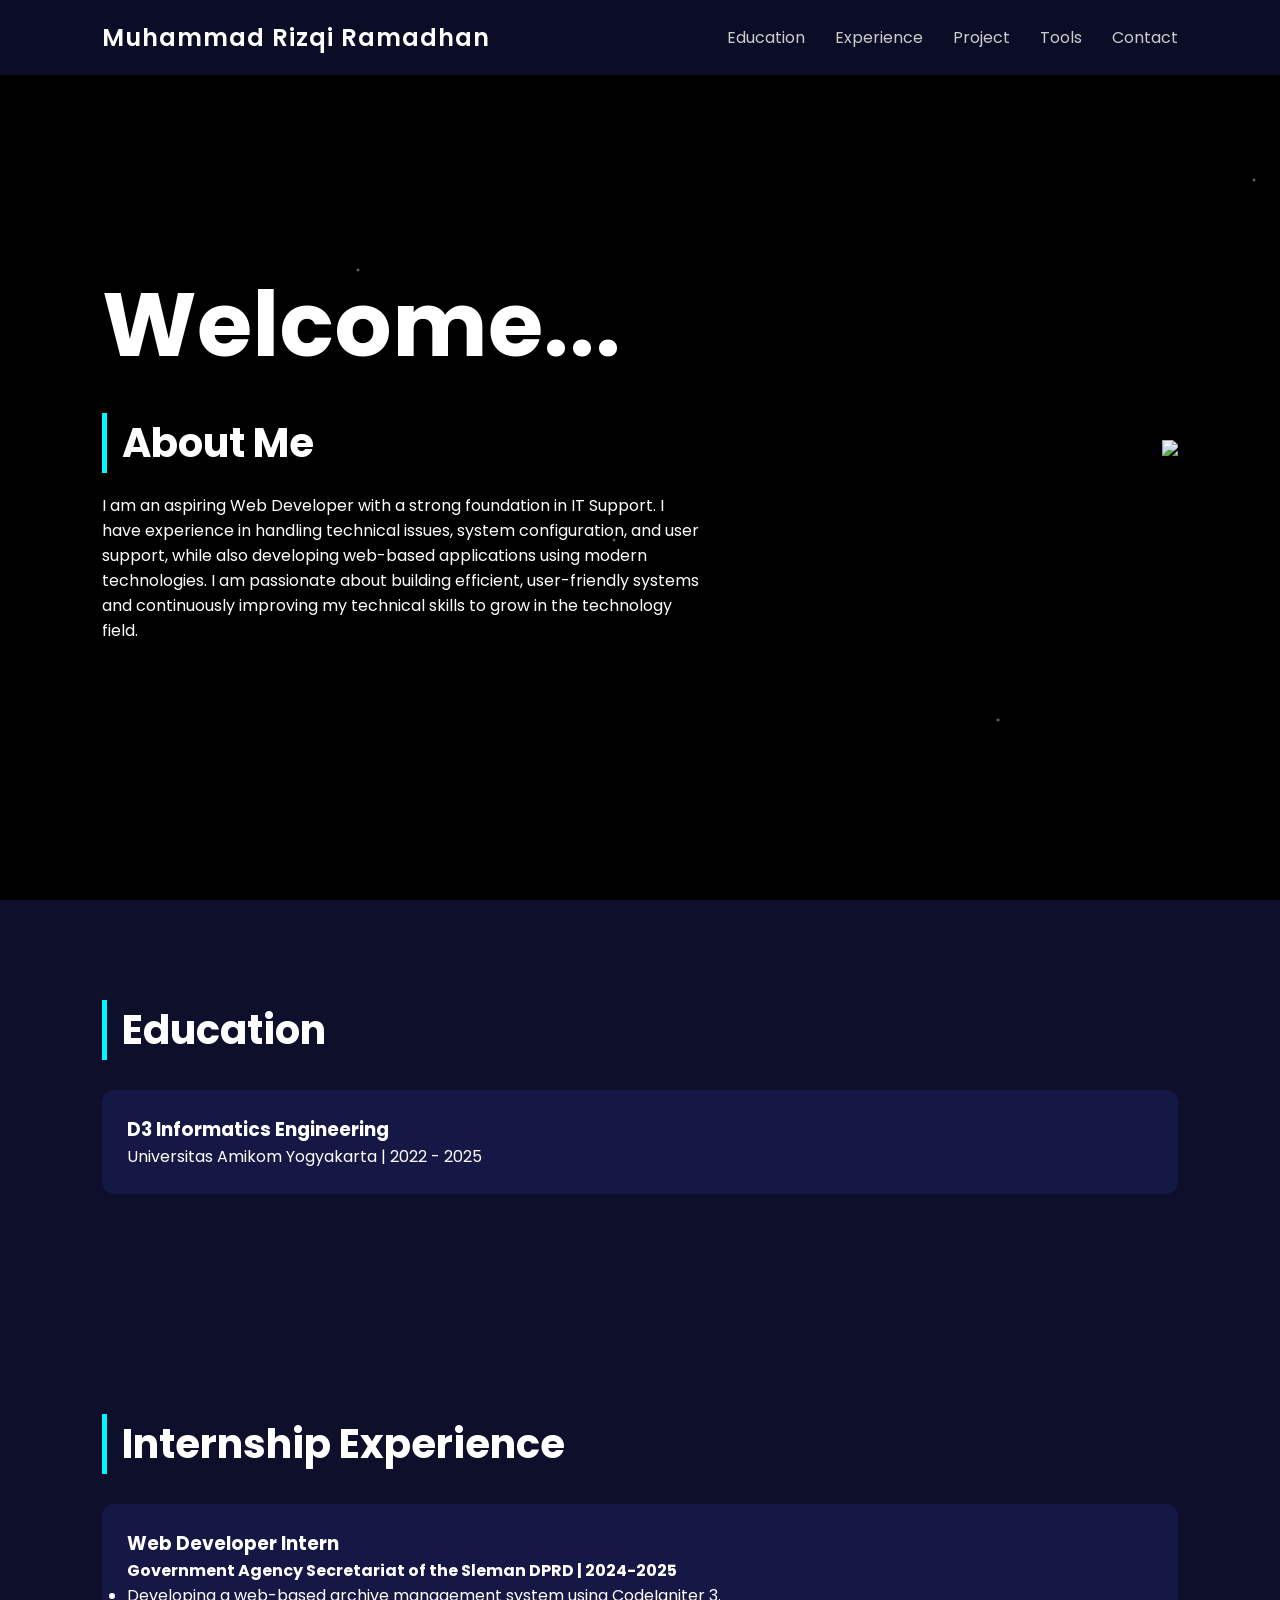
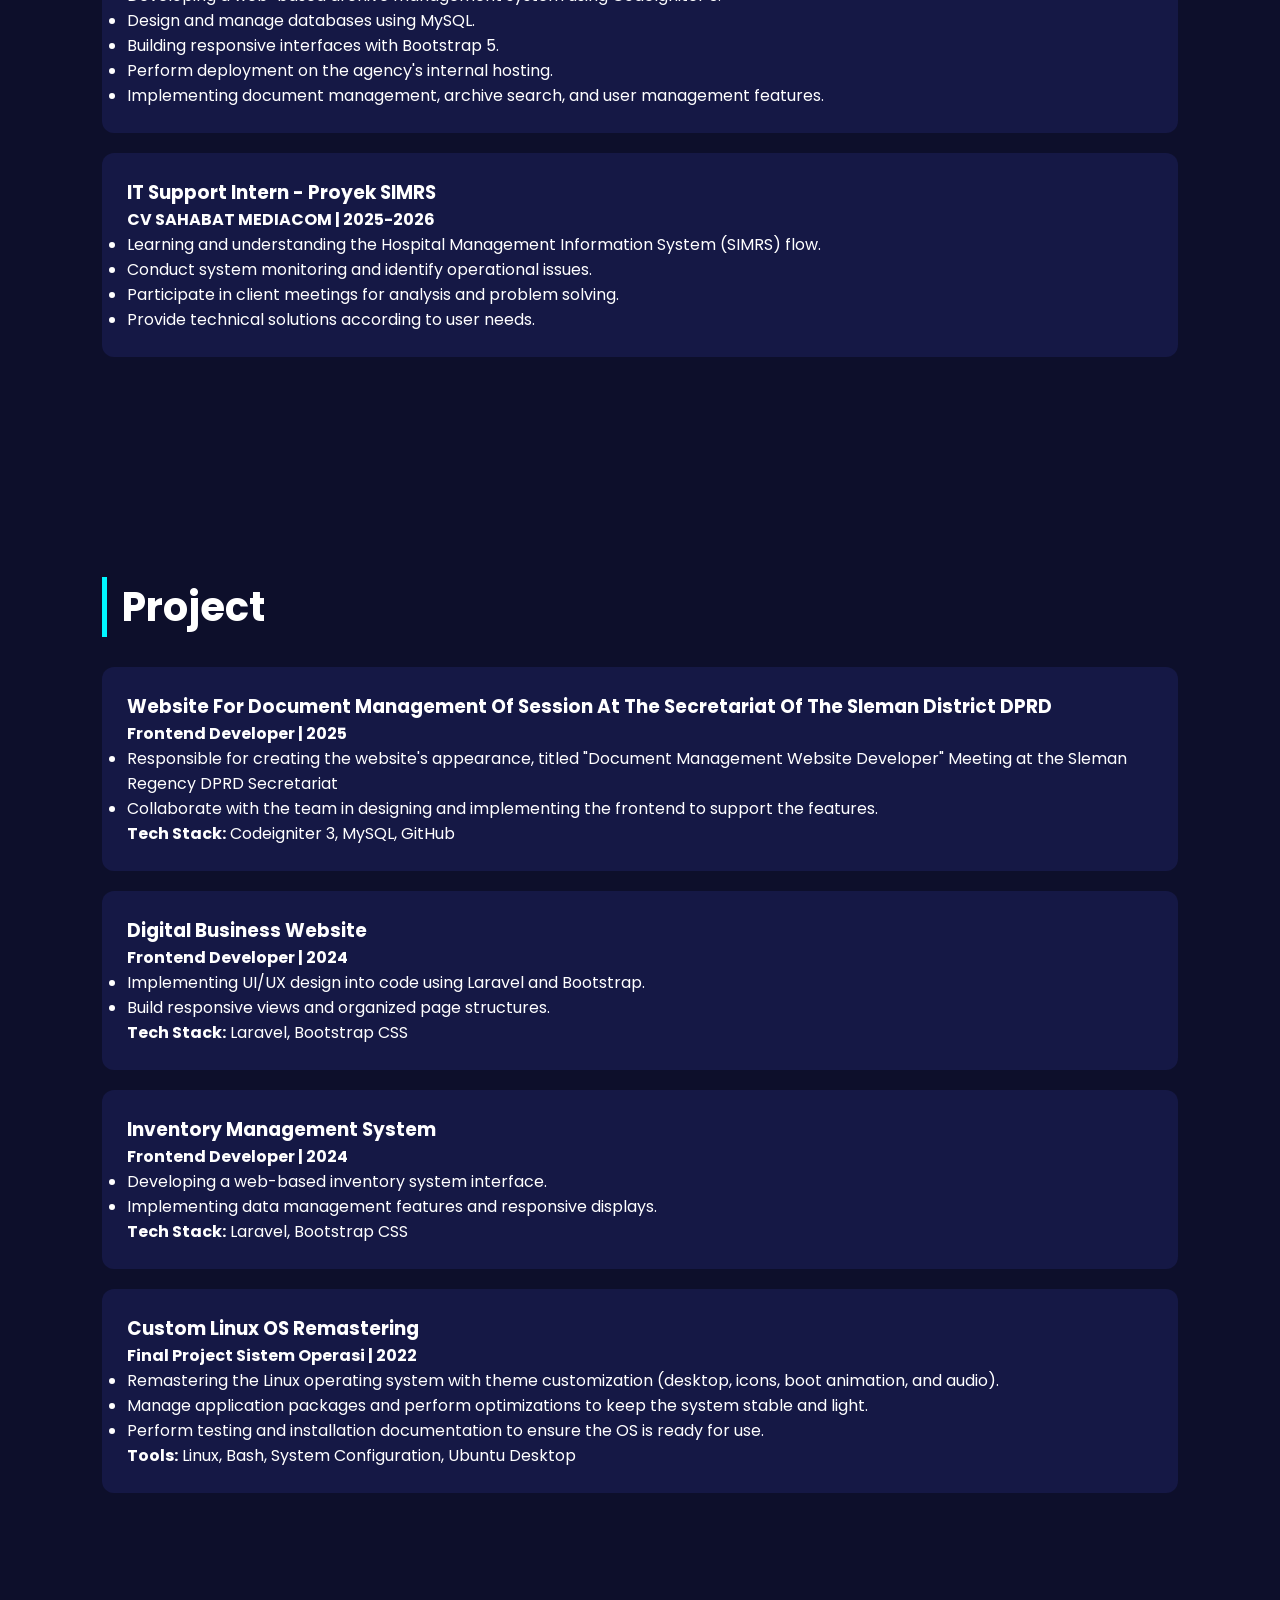
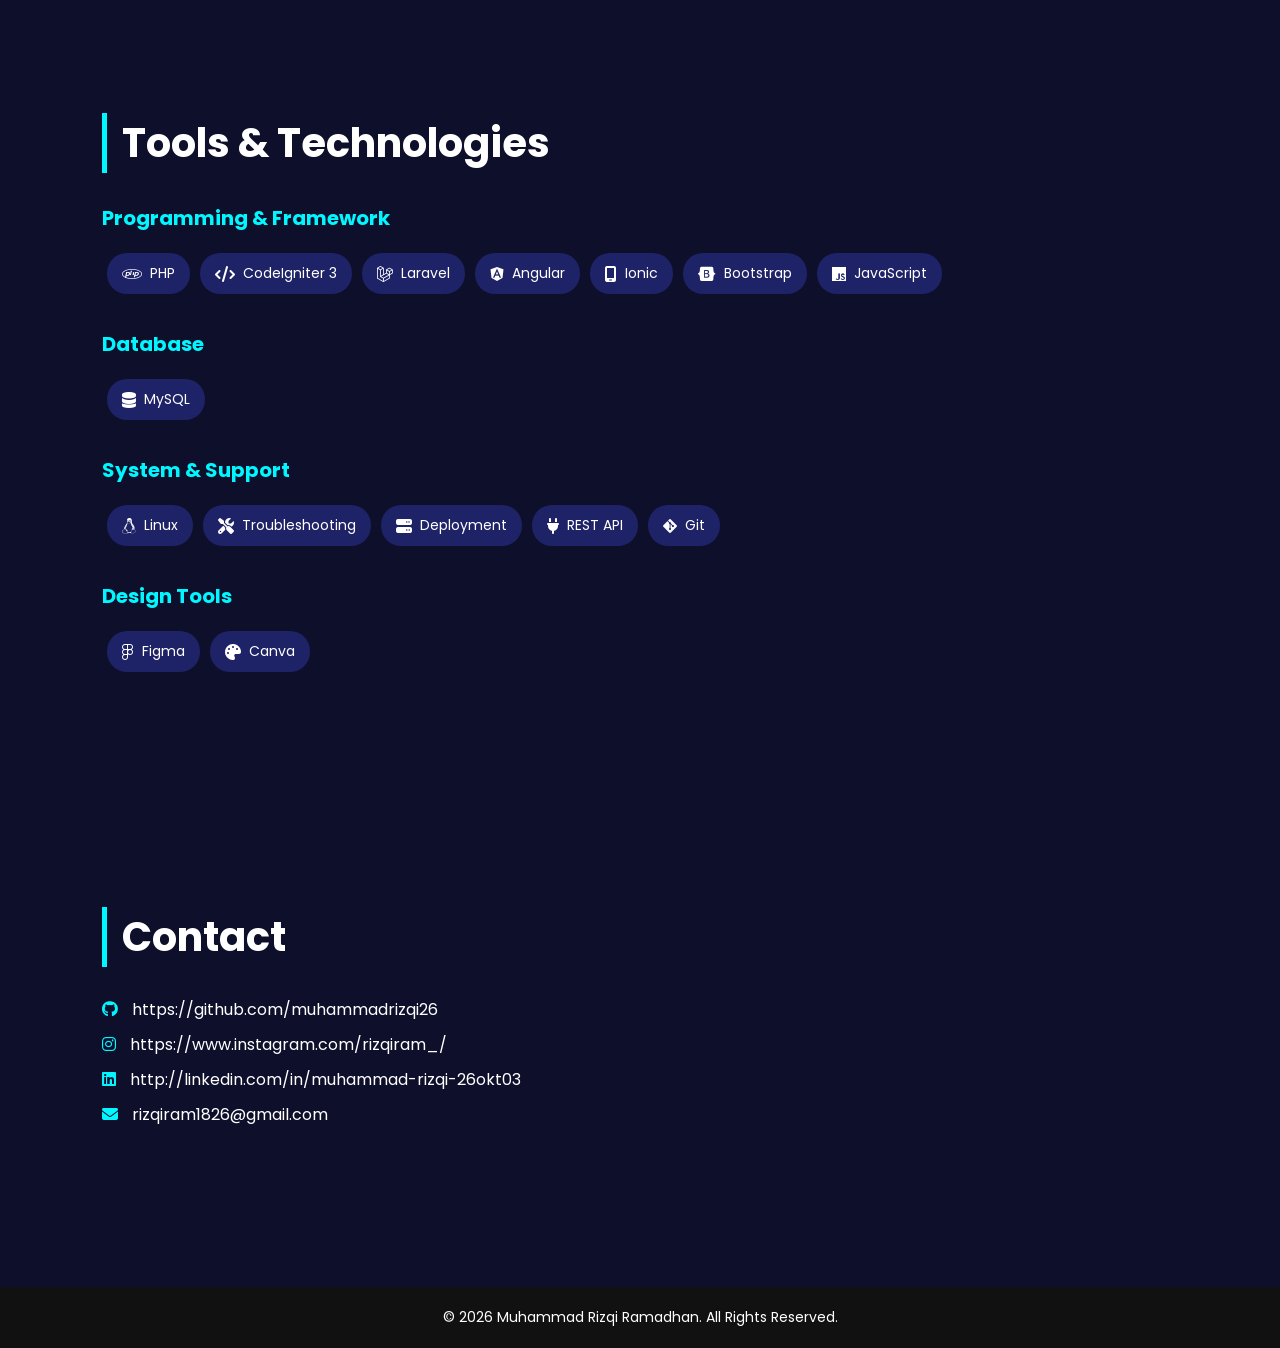
==== commit 6c70a084: "Update index.html" ====
--- a/index.html
+++ b/index.html
@@ -364,7 +364,6 @@
     <nav>
         <h2><a href="#home">Muhammad Rizqi Ramadhan</a></h2>
         <ul>
-            <li><a href="#about">About</a></li>
             <li><a href="#pendidikan">Education</a></li>
             <li><a href="#pengalaman">Experience</a></li>
             <li><a href="#project">Project</a></li>
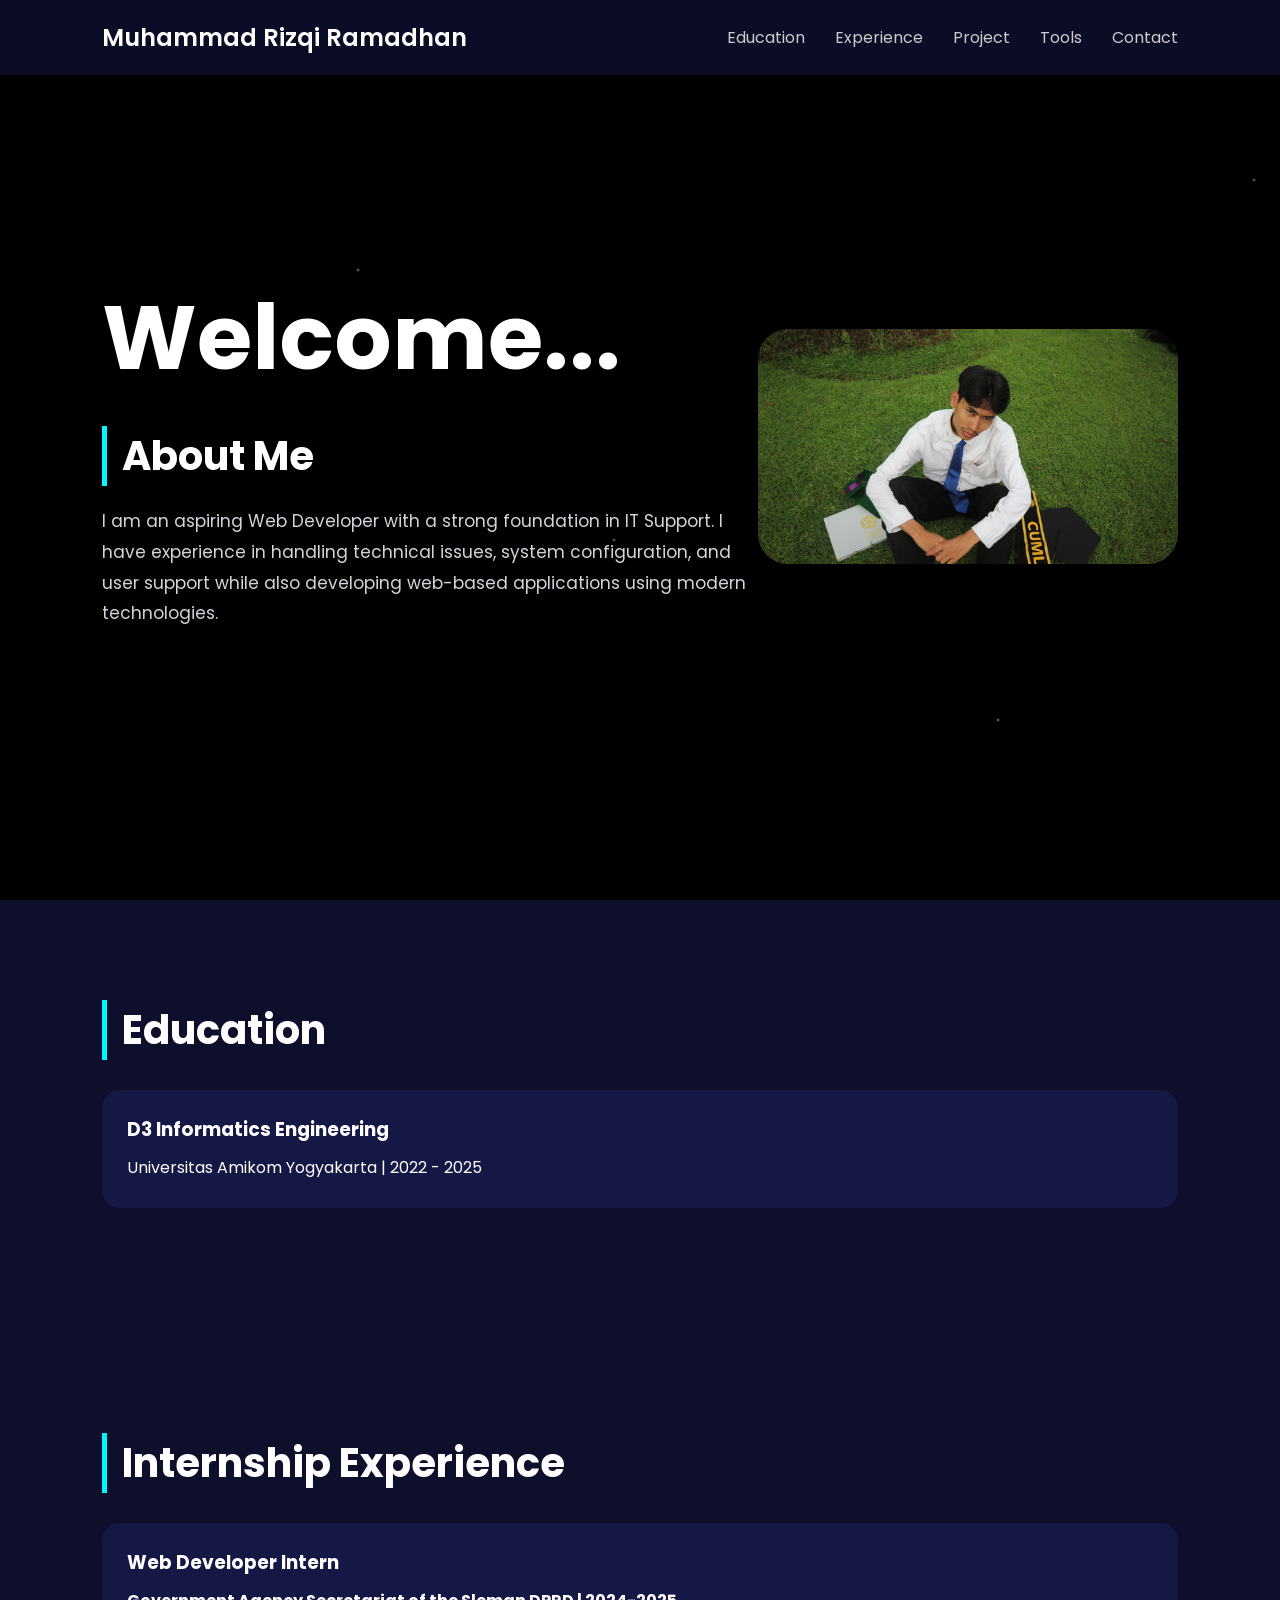
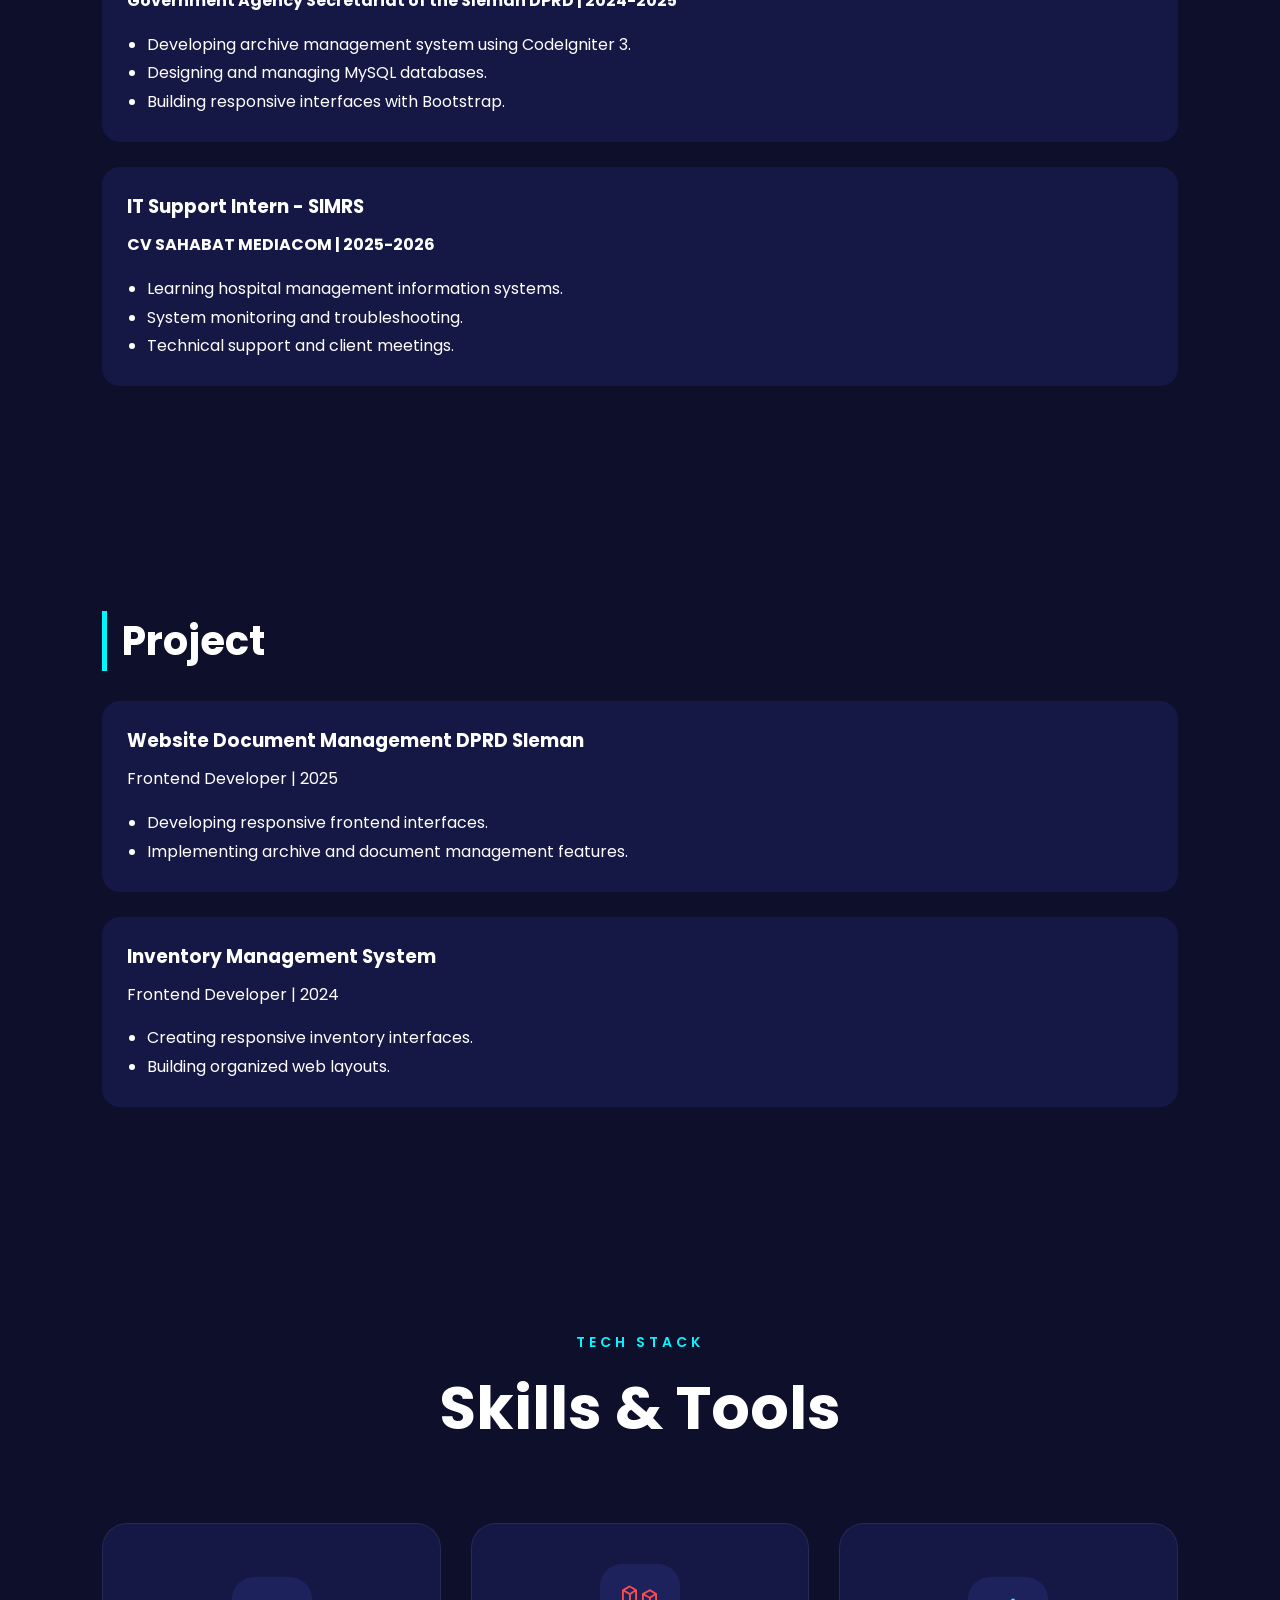
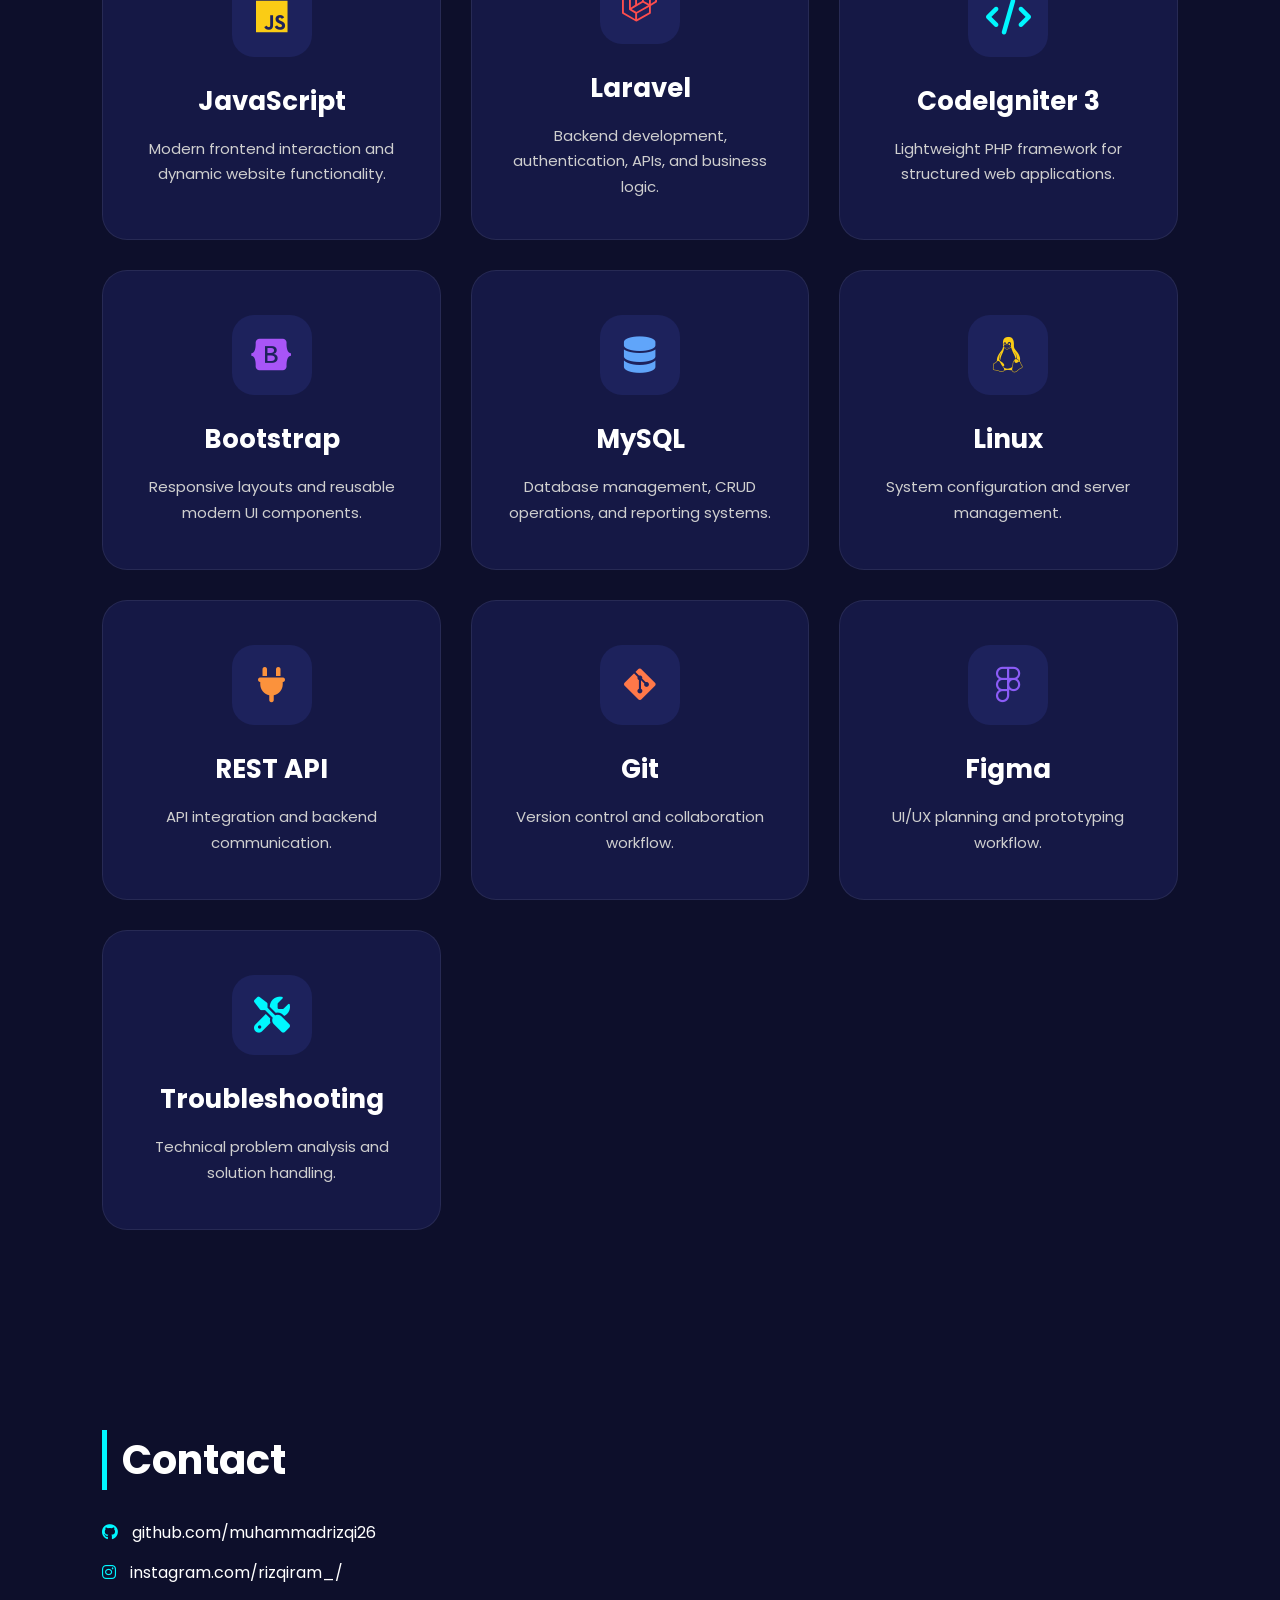
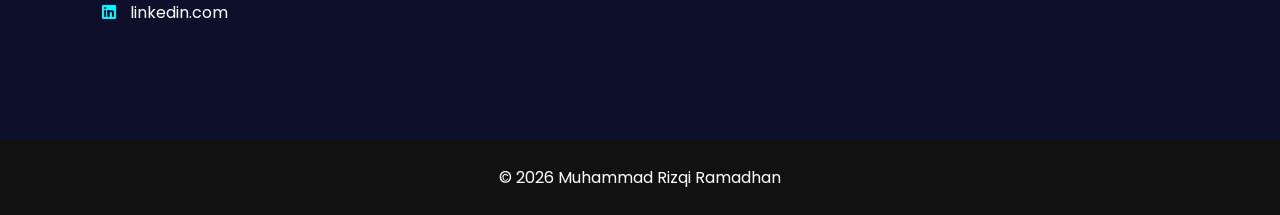
==== commit 12fec1be: "Initial commit" ====
--- a/index.html
+++ b/index.html
@@ -4,36 +4,22 @@
 <head>
     <meta charset="UTF-8" />
     <meta name="viewport" content="width=device-width, initial-scale=1.0" />
-    <title>Portfolio - MUHAMMAD RIZQI RAMADHAN</title>
-    <link href="https://fonts.googleapis.com/css2?family=Poppins:wght@300;400;600;700&display=swap" rel="stylesheet" />
-    <link rel="stylesheet" href="https://cdnjs.cloudflare.com/ajax/libs/font-awesome/6.5.1/css/all.min.css">
+
+    <title>Portfolio - Muhammad Rizqi Ramadhan</title>
+
+    <!-- GOOGLE FONT -->
+    <link href="https://fonts.googleapis.com/css2?family=Poppins:wght@300;400;500;600;700;800&display=swap"
+        rel="stylesheet">
+
+    <!-- FONT AWESOME -->
+    <link rel="stylesheet"
+        href="https://cdnjs.cloudflare.com/ajax/libs/font-awesome/6.5.1/css/all.min.css">
+
+    <!-- ICON -->
     <link rel="icon"
         href="data:image/svg+xml,<svg xmlns=%22http://www.w3.org/2000/svg%22 viewBox=%220 0 100 100%22><text y=%22.9em%22 font-size=%2290%22>💻</text></svg>">
 
     <style>
-        html {
-            scroll-behavior: smooth;
-        }
-
-        #about {
-            padding: 80px 10%;
-            text-align: center;
-        }
-
-        .about-container h2 {
-            font-size: 32px;
-            margin-bottom: 20px;
-        }
-
-        .about-container p {
-            max-width: 800px;
-            margin: auto;
-            line-height: 1.8;
-            font-size: 16px;
-            color: #fafafa;
-        }
-
-
         * {
             margin: 0;
             padding: 0;
@@ -41,288 +27,154 @@
             font-family: "Poppins", sans-serif;
         }
 
+        html {
+            scroll-behavior: smooth;
+        }
+
         body {
             background: #0d0f2b;
             color: white;
             overflow-x: hidden;
         }
 
-        /* ===== NAVBAR ===== */
+        /* ================= NAVBAR ================= */
+
         nav {
             display: flex;
             justify-content: space-between;
             align-items: center;
+
             padding: 20px 8%;
+
             position: fixed;
+            top: 0;
+
             width: 100%;
-            top: 0;
+
             background: rgba(13, 15, 43, 0.9);
+
             backdrop-filter: blur(10px);
+
             z-index: 1000;
-        }
-
-        nav h2 {
-            font-weight: 600;
-            letter-spacing: 1px;
-        }
-
-        nav ul {
-            list-style: none;
-            display: flex;
-            gap: 30px;
-        }
-
-        nav ul li a {
-            text-decoration: none;
-            color: #ccc;
-            font-weight: 400;
+
             transition: 0.3s;
         }
 
-        nav ul li a:hover {
-            color: #00f7ff;
-        }
-
-        /* ===== HERO SECTION ===== */
-        .hero {
-            height: 100vh;
-            display: flex;
-            align-items: center;
-            justify-content: space-between;
-            padding: 0 8%;
-        }
-
-        .hero-text {
-            max-width: 600px;
-        }
-
-        .hero-text h1 {
-            font-size: 90px;
-            font-weight: 700;
-            margin-bottom: 20px;
-        }
-
-        .hero-text p {
-            font-size: 18px;
-            line-height: 1.6;
-            color: #cfcfcf;
-        }
-
-        .hero-img img {
-            width: 550px;
-            animation: float 4s ease-in-out infinite;
-        }
-
-        /* Floating animation */
-        @keyframes float {
-            0% {
-                transform: translateY(0px);
-            }
-
-            50% {
-                transform: translateY(-20px);
-            }
-
-            100% {
-                transform: translateY(0px);
-            }
-        }
-
-        /* ===== SECTION ===== */
-        section {
-            padding: 100px 8%;
-        }
-
-        section h2 {
-            font-size: 40px;
-            margin-bottom: 30px;
-            border-left: 5px solid #00f7ff;
-            padding-left: 15px;
-        }
-
-        .card {
-            background: #151845;
-            padding: 25px;
-            border-radius: 12px;
-            margin-bottom: 20px;
-            transition: 0.3s;
-        }
-
-        .card:hover {
-            transform: translateY(-10px) scale(1.02);
-            box-shadow: 0 0 25px rgba(0, 247, 255, 0.5);
-        }
-
-
-        .tools span {
-            display: inline-block;
-            background: #1e2266;
-            padding: 10px 15px;
-            border-radius: 20px;
-            margin: 5px;
-            font-size: 14px;
-        }
-
-        /* ===== RESPONSIVE ===== */
-        @media (max-width: 900px) {
-            .hero {
-                flex-direction: column;
-                text-align: center;
-                margin-top: 100px;
-            }
-
-            .hero-text h1 {
-                font-size: 60px;
-            }
-
-            .hero-img img {
-                width: 350px;
-                margin-top: 30px;
-            }
-        }
-
-        .tools-container {
-            margin-top: 20px;
-        }
-
-        .tool-category {
-            margin-bottom: 30px;
-        }
-
-        .tool-category h3 {
-            margin-bottom: 15px;
-            font-size: 20px;
-            color: #00f7ff;
-        }
-
-        .tools span {
-            display: inline-flex;
-            align-items: center;
-            gap: 8px;
-            background: #1e2266;
-            padding: 10px 15px;
-            border-radius: 20px;
-            margin: 5px;
-            font-size: 14px;
-            transition: 0.3s;
-        }
-
-        .tools span:hover {
-            transform: translateY(-5px);
-            box-shadow: 0 0 15px rgba(0, 247, 255, 0.4);
-        }
-
-        .tools i {
-            font-size: 16px;
-        }
-
-        .contact-container p {
-            margin: 10px 0;
-            font-size: 16px;
-        }
-
-        .contact-container i {
-            margin-right: 10px;
-            color: #00f7ff;
-        }
-
-        footer {
-            text-align: center;
-            padding: 20px;
-            background-color: #111;
-            color: #fff;
-            font-size: 14px;
-            margin-top: 50px;
+        nav.scrolled {
+            background: rgba(13, 15, 43, 0.7);
+
+            box-shadow: 0 5px 20px rgba(0, 0, 0, 0.4);
         }
 
         nav h2 a {
             text-decoration: none;
             color: white;
+            font-weight: 600;
         }
 
         nav h2 a:hover {
             color: #00f7ff;
         }
 
-        .contact-container a {
-            color: #ffffff;
-            /* ganti warna di sini */
+        nav ul {
+            list-style: none;
+
+            display: flex;
+
+            gap: 30px;
+        }
+
+        nav ul li a {
             text-decoration: none;
-        }
-
-        .contact-container a:hover {
-            color: #ffffff;
-            /* warna saat di-hover */
-        }
-
-        .fade-in {
-            opacity: 0;
-            transform: translateY(40px);
-            transition: all 0.8s ease;
-        }
-
-        .fade-in.show {
-            opacity: 1;
-            transform: translateY(0);
-        }
-
-        nav.scrolled {
-            background: rgba(13, 15, 43, 0.7);
-            box-shadow: 0 5px 20px rgba(0, 0, 0, 0.4);
-        }
-
-        /* ===== INTRO SECTION ===== */
+
+            color: #ccc;
+
+            transition: 0.3s;
+        }
+
+        nav ul li a:hover {
+            color: #00f7ff;
+        }
+
+        /* ================= INTRO ================= */
 
         .intro {
             background: #000;
+
+            min-height: 100vh;
+
+            display: flex;
+
+            align-items: center;
+
+            padding: 0 8%;
+
             position: relative;
-            min-height: 100vh;
+
+            overflow: hidden;
+        }
+
+        .intro-container {
+            width: 100%;
+
             display: flex;
+
+            justify-content: space-between;
+
             align-items: center;
-            padding: 0 8%;
-            overflow: hidden;
-        }
-
-        .intro-container {
-            display: flex;
-            justify-content: space-between;
-            align-items: center;
-            width: 100%;
+
             z-index: 2;
         }
 
         .intro-text {
-            max-width: 600px;
+            max-width: 650px;
         }
 
         .intro-text h1 {
             font-size: 90px;
+
             margin-bottom: 20px;
         }
 
         .intro-text h2 {
             font-size: 40px;
+
             margin-bottom: 20px;
         }
 
+        .intro-text p {
+            color: #d1d5db;
+
+            line-height: 1.8;
+
+            font-size: 17px;
+        }
+
         .intro-img img {
-            width: 400px;
-            animation: float 5s ease-in-out infinite;
-        }
-
-        /* ===== STARS BACKGROUND ===== */
+            width: 420px;
+
+            border-radius: 30px;
+
+            animation: float 4s ease-in-out infinite;
+        }
+
+        /* ================= STARS ================= */
 
         .stars {
             position: absolute;
+
             width: 100%;
             height: 100%;
+
             background:
                 radial-gradient(2px 2px at 20% 30%, white, transparent),
                 radial-gradient(2px 2px at 70% 80%, white, transparent),
                 radial-gradient(2px 2px at 40% 60%, white, transparent),
                 radial-gradient(2px 2px at 90% 20%, white, transparent);
+
+            opacity: 0.5;
+
             animation: starsMove 10s linear infinite;
-            opacity: 0.6;
         }
 
         @keyframes starsMove {
@@ -335,34 +187,305 @@
             }
         }
 
-        .tools-slider {
-            overflow: hidden;
-            position: relative;
-            width: 100%;
-        }
-
-        .tools {
+        /* ================= FLOAT ================= */
+
+        @keyframes float {
+            0% {
+                transform: translateY(0px);
+            }
+
+            50% {
+                transform: translateY(-20px);
+            }
+
+            100% {
+                transform: translateY(0px);
+            }
+        }
+
+        /* ================= SECTION ================= */
+
+        section {
+            padding: 100px 8%;
+        }
+
+        section h2 {
+            font-size: 40px;
+
+            margin-bottom: 30px;
+
+            border-left: 5px solid #00f7ff;
+
+            padding-left: 15px;
+        }
+
+        /* ================= CARD ================= */
+
+        .card {
+            background: #151845;
+
+            padding: 25px;
+
+            border-radius: 18px;
+
+            margin-bottom: 25px;
+
+            transition: 0.35s;
+        }
+
+        .card:hover {
+            transform: translateY(-10px);
+
+            box-shadow: 0 0 25px rgba(0, 247, 255, 0.35);
+        }
+
+        .card h3 {
+            margin-bottom: 10px;
+        }
+
+        .card ul {
+            margin-top: 15px;
+
+            padding-left: 20px;
+
+            line-height: 1.8;
+        }
+
+        .card p {
+            line-height: 1.8;
+        }
+
+        /* ================= TOOLS SECTION ================= */
+
+        .tools-section {
+            padding: 100px 8%;
+        }
+
+        .section-title {
+            text-align: center;
+
+            margin-bottom: 70px;
+        }
+
+        .section-title p {
+            color: #00f7ff;
+
+            letter-spacing: 4px;
+
+            font-size: 14px;
+
+            font-weight: 600;
+
+            margin-bottom: 10px;
+        }
+
+        .section-title h1 {
+            font-size: 60px;
+
+            font-weight: 700;
+        }
+
+        .skills-grid {
+            display: grid;
+
+            grid-template-columns:
+                repeat(auto-fit, minmax(250px, 1fr));
+
+            gap: 30px;
+        }
+
+        .skill-card {
+            background: #151845;
+
+            border-radius: 25px;
+
+            padding: 40px 30px;
+
+            text-align: center;
+
+            border: 1px solid rgba(255, 255, 255, 0.08);
+
+            transition: 0.35s ease;
+
+            min-height: 300px;
+
             display: flex;
-            width: max-content;
-            animation: scrollTools 20s linear infinite;
-        }
-
-        @keyframes scrollTools {
-            0% {
-                transform: translateX(0);
-            }
-
-            100% {
-                transform: translateX(-50%);
+
+            flex-direction: column;
+
+            align-items: center;
+
+            justify-content: center;
+        }
+
+        .skill-card:hover {
+            transform: translateY(-10px);
+
+            border-color: #00f7ff;
+
+            box-shadow: 0 0 25px rgba(0, 247, 255, 0.2);
+        }
+
+        .icon-box {
+            width: 80px;
+            height: 80px;
+
+            border-radius: 22px;
+
+            background: #1d225c;
+
+            display: flex;
+
+            align-items: center;
+
+            justify-content: center;
+
+            margin-bottom: 25px;
+        }
+
+        .icon-box i {
+            font-size: 36px;
+        }
+
+        .skill-card h3 {
+            font-size: 26px;
+
+            margin-bottom: 15px;
+        }
+
+        .skill-card p {
+            color: #cfcfcf;
+
+            line-height: 1.7;
+
+            font-size: 15px;
+        }
+
+        /* ================= ICON COLORS ================= */
+
+        .js {
+            color: #facc15;
+        }
+
+        .laravel {
+            color: #ff4d4d;
+        }
+
+        .bootstrap {
+            color: #a855f7;
+        }
+
+        .mysql {
+            color: #60a5fa;
+        }
+
+        .linux {
+            color: #facc15;
+        }
+
+        .api {
+            color: #fb923c;
+        }
+
+        .git {
+            color: #ff7849;
+        }
+
+        .figma {
+            color: #8b5cf6;
+        }
+
+        .tool {
+            color: #00f7ff;
+        }
+
+        /* ================= CONTACT ================= */
+
+        .contact-container p {
+            margin: 15px 0;
+        }
+
+        .contact-container a {
+            color: white;
+
+            text-decoration: none;
+        }
+
+        .contact-container i {
+            color: #00f7ff;
+
+            margin-right: 10px;
+        }
+
+        /* ================= FOOTER ================= */
+
+        footer {
+            text-align: center;
+
+            padding: 25px;
+
+            background: #111;
+        }
+
+        /* ================= FADE ================= */
+
+        .fade-in {
+            opacity: 0;
+
+            transform: translateY(40px);
+
+            transition: 0.8s;
+        }
+
+        .fade-in.show {
+            opacity: 1;
+
+            transform: translateY(0);
+        }
+
+        /* ================= RESPONSIVE ================= */
+
+        @media(max-width:900px) {
+
+            nav ul {
+                display: none;
+            }
+
+            .intro-container {
+                flex-direction: column;
+
+                text-align: center;
+
+                padding-top: 120px;
+            }
+
+            .intro-text h1 {
+                font-size: 60px;
+            }
+
+            .intro-img img {
+                width: 320px;
+
+                margin-top: 40px;
+            }
+
+            .section-title h1 {
+                font-size: 40px;
             }
         }
     </style>
 </head>
 
 <body>
-    <!-- NAVBAR -->
+
+    <!-- ================= NAVBAR ================= -->
+
     <nav>
-        <h2><a href="#home">Muhammad Rizqi Ramadhan</a></h2>
+
+        <h2>
+            <a href="#home">Muhammad Rizqi Ramadhan</a>
+        </h2>
+
         <ul>
             <li><a href="#pendidikan">Education</a></li>
             <li><a href="#pengalaman">Experience</a></li>
@@ -370,8 +493,11 @@
             <li><a href="#tools">Tools</a></li>
             <li><a href="#contact">Contact</a></li>
         </ul>
+
     </nav>
 
+    <!-- ================= INTRO ================= -->
+
     <section class="intro" id="home">
 
         <div class="stars"></div>
@@ -379,16 +505,18 @@
         <div class="intro-container">
 
             <div class="intro-text">
+
                 <h1 id="typing"></h1>
+
                 <h2>About Me</h2>
+
                 <p>
                     I am an aspiring Web Developer with a strong foundation in IT Support.
                     I have experience in handling technical issues, system configuration,
-                    and user support, while also developing web-based applications using
-                    modern technologies. I am passionate about building efficient,
-                    user-friendly systems and continuously improving my technical skills
-                    to grow in the technology field.
-                </p>
+                    and user support while also developing web-based applications using
+                    modern technologies.
+                </p>
+
             </div>
 
             <div class="intro-img">
@@ -399,223 +527,348 @@
 
     </section>
 
-
-    <!-- PENDIDIKAN -->
+    <!-- ================= EDUCATION ================= -->
+
     <section id="pendidikan" class="fade-in">
+
         <h2>Education</h2>
+
         <div class="card">
+
             <h3>D3 Informatics Engineering</h3>
-            <p>Universitas Amikom Yogyakarta | 2022 - 2025</p>
+
+            <p>
+                Universitas Amikom Yogyakarta | 2022 - 2025
+            </p>
+
         </div>
+
     </section>
 
-    <!-- PENGALAMAN -->
+    <!-- ================= EXPERIENCE ================= -->
+
     <section id="pengalaman" class="fade-in">
+
         <h2>Internship Experience</h2>
 
         <div class="card">
+
             <h3>Web Developer Intern</h3>
+
             <p>
                 <strong>Government Agency Secretariat of the Sleman DPRD | 2024-2025</strong>
             </p>
+
             <ul>
-                <li>Developing a web-based archive management system using CodeIgniter 3.</li>
-                <li>Design and manage databases using MySQL.</li>
-                <li>Building responsive interfaces with Bootstrap 5.</li>
-                <li>Perform deployment on the agency's internal hosting.</li>
-                <li>Implementing document management, archive search, and user management features.</li>
+                <li>Developing archive management system using CodeIgniter 3.</li>
+                <li>Designing and managing MySQL databases.</li>
+                <li>Building responsive interfaces with Bootstrap.</li>
             </ul>
+
         </div>
 
         <div class="card">
-            <h3>IT Support Intern - Proyek SIMRS</h3>
-            <p><strong>CV SAHABAT MEDIACOM | 2025-2026</strong></p>
+
+            <h3>IT Support Intern - SIMRS</h3>
+
+            <p>
+                <strong>CV SAHABAT MEDIACOM | 2025-2026</strong>
+            </p>
+
             <ul>
-                <li>Learning and understanding the Hospital Management Information System (SIMRS) flow.</li>
-                <li>Conduct system monitoring and identify operational issues.</li>
-                <li>Participate in client meetings for analysis and problem solving.</li>
-                <li>Provide technical solutions according to user needs.</li>
+                <li>Learning hospital management information systems.</li>
+                <li>System monitoring and troubleshooting.</li>
+                <li>Technical support and client meetings.</li>
             </ul>
+
         </div>
+
     </section>
 
-    <!-- PROJECT -->
+    <!-- ================= PROJECT ================= -->
+
     <section id="project" class="fade-in">
+
         <h2>Project</h2>
 
         <div class="card">
-            <h3>Website For Document Management Of Session At The Secretariat Of The Sleman District DPRD</h3>
-            <p><strong>Frontend Developer | 2025</strong></p>
+
+            <h3>Website Document Management DPRD Sleman</h3>
+
+            <p>
+                Frontend Developer | 2025
+            </p>
+
             <ul>
-                <li>Responsible for creating the website's appearance, titled "Document Management Website Developer"
-                    Meeting at the Sleman Regency DPRD Secretariat</li>
-                <li>Collaborate with the team in designing and implementing the frontend to support the features.</li>
+                <li>Developing responsive frontend interfaces.</li>
+                <li>Implementing archive and document management features.</li>
             </ul>
-            <p><strong>Tech Stack:</strong> Codeigniter 3, MySQL, GitHub</p>
+
         </div>
 
         <div class="card">
-            <h3>Digital Business Website</h3>
-            <p><strong>Frontend Developer | 2024</strong></p>
+
+            <h3>Inventory Management System</h3>
+
+            <p>
+                Frontend Developer | 2024
+            </p>
+
             <ul>
-                <li>Implementing UI/UX design into code using Laravel and Bootstrap.</li>
-                <li>Build responsive views and organized page structures.</li>
+                <li>Creating responsive inventory interfaces.</li>
+                <li>Building organized web layouts.</li>
             </ul>
-            <p><strong>Tech Stack:</strong> Laravel, Bootstrap CSS</p>
+
         </div>
 
-        <div class="card">
-            <h3>Inventory Management System</h3>
-            <p><strong>Frontend Developer | 2024</strong></p>
-            <ul>
-                <li>Developing a web-based inventory system interface.</li>
-                <li>Implementing data management features and responsive displays.</li>
-            </ul>
-            <p><strong>Tech Stack:</strong> Laravel, Bootstrap CSS</p>
+    </section>
+
+    <!-- ================= TOOLS ================= -->
+
+    <section id="tools" class="fade-in tools-section">
+
+        <div class="section-title">
+            <p>TECH STACK</p>
+            <h1>Skills & Tools</h1>
         </div>
 
-        <div class="card">
-            <h3>Custom Linux OS Remastering</h3>
-            <p><strong>Final Project Sistem Operasi | 2022</strong></p>
-            <ul>
-                <li>Remastering the Linux operating system with theme customization (desktop, icons, boot animation,
-                    and audio).</li>
-                <li>Manage application packages and perform optimizations to keep the system stable and light.</li>
-                <li>Perform testing and installation documentation to ensure the OS is ready for use.</li>
-            </ul>
-            <p><strong>Tools:</strong> Linux, Bash, System Configuration, Ubuntu Desktop</p>
+        <div class="skills-grid">
+
+            <!-- JavaScript -->
+            <div class="skill-card">
+                <div class="icon-box">
+                    <i class="fa-brands fa-js js"></i>
+                </div>
+
+                <h3>JavaScript</h3>
+
+                <p>
+                    Modern frontend interaction and dynamic website functionality.
+                </p>
+            </div>
+
+            <!-- Laravel -->
+            <div class="skill-card">
+                <div class="icon-box">
+                    <i class="fa-brands fa-laravel laravel"></i>
+                </div>
+
+                <h3>Laravel</h3>
+
+                <p>
+                    Backend development, authentication, APIs, and business logic.
+                </p>
+            </div>
+
+            <!-- CodeIgniter -->
+            <div class="skill-card">
+                <div class="icon-box">
+                    <i class="fa-solid fa-code tool"></i>
+                </div>
+
+                <h3>CodeIgniter 3</h3>
+
+                <p>
+                    Lightweight PHP framework for structured web applications.
+                </p>
+            </div>
+
+            <!-- Bootstrap -->
+            <div class="skill-card">
+                <div class="icon-box">
+                    <i class="fa-brands fa-bootstrap bootstrap"></i>
+                </div>
+
+                <h3>Bootstrap</h3>
+
+                <p>
+                    Responsive layouts and reusable modern UI components.
+                </p>
+            </div>
+
+            <!-- MySQL -->
+            <div class="skill-card">
+                <div class="icon-box">
+                    <i class="fa-solid fa-database mysql"></i>
+                </div>
+
+                <h3>MySQL</h3>
+
+                <p>
+                    Database management, CRUD operations, and reporting systems.
+                </p>
+            </div>
+
+            <!-- Linux -->
+            <div class="skill-card">
+                <div class="icon-box">
+                    <i class="fa-brands fa-linux linux"></i>
+                </div>
+
+                <h3>Linux</h3>
+
+                <p>
+                    System configuration and server management.
+                </p>
+            </div>
+
+            <!-- REST API -->
+            <div class="skill-card">
+                <div class="icon-box">
+                    <i class="fa-solid fa-plug api"></i>
+                </div>
+
+                <h3>REST API</h3>
+
+                <p>
+                    API integration and backend communication.
+                </p>
+            </div>
+
+            <!-- Git -->
+            <div class="skill-card">
+                <div class="icon-box">
+                    <i class="fa-brands fa-git-alt git"></i>
+                </div>
+
+                <h3>Git</h3>
+
+                <p>
+                    Version control and collaboration workflow.
+                </p>
+            </div>
+
+            <!-- Figma -->
+            <div class="skill-card">
+                <div class="icon-box">
+                    <i class="fa-brands fa-figma figma"></i>
+                </div>
+
+                <h3>Figma</h3>
+
+                <p>
+                    UI/UX planning and prototyping workflow.
+                </p>
+            </div>
+
+            <!-- Troubleshooting -->
+            <div class="skill-card">
+                <div class="icon-box">
+                    <i class="fa-solid fa-screwdriver-wrench tool"></i>
+                </div>
+
+                <h3>Troubleshooting</h3>
+
+                <p>
+                    Technical problem analysis and solution handling.
+                </p>
+            </div>
+
         </div>
 
     </section>
 
-
-    <!-- TOOLS -->
-    <section id="tools" class="fade-in">
-        <h2>Tools & Technologies</h2>
-
-        <div class="tools-container">
-
-            <!-- Programming & Framework -->
-            <div class="tool-category">
-    <h3>Programming & Framework</h3>
-
-    <div class="tools-slider">
-        <div class="tools">
-            <span><i class="fa-brands fa-php"></i> PHP</span>
-            <span><i class="fa-solid fa-code"></i> CodeIgniter 3</span>
-            <span><i class="fa-brands fa-laravel"></i> Laravel</span>
-            <span><i class="fa-brands fa-angular"></i> Angular</span>
-            <span><i class="fa-solid fa-mobile-screen"></i> Ionic</span>
-            <span><i class="fa-brands fa-bootstrap"></i> Bootstrap</span>
-            <span><i class="fa-brands fa-js"></i> JavaScript</span>
-        </div>
-    </div>
-
-</div>
-            <!-- Database -->
-            <div class="tool-category">
-                <h3>Database</h3>
-                <div class="tools">
-                    <span><i class="fa-solid fa-database"></i> MySQL</span>
-                </div>
-            </div>
-
-            <!-- System & Support -->
-            <div class="tool-category">
-                <h3>System & Support</h3>
-                <div class="tools">
-                    <span><i class="fa-brands fa-linux"></i> Linux</span>
-                    <span><i class="fa-solid fa-screwdriver-wrench"></i> Troubleshooting</span>
-                    <span><i class="fa-solid fa-server"></i> Deployment</span>
-                    <span><i class="fa-solid fa-plug"></i> REST API</span>
-                    <span><i class="fa-brands fa-git-alt"></i> Git</span>
-                </div>
-            </div>
-
-            <!-- Design Tools -->
-            <div class="tool-category">
-                <h3>Design Tools</h3>
-                <div class="tools">
-                    <span><i class="fa-brands fa-figma"></i> Figma</span>
-                    <span><i class="fa-solid fa-palette"></i> Canva</span>
-                </div>
-            </div>
-
-        </div>
-    </section>
-
+    <!-- ================= CONTACT ================= -->
 
     <section id="contact" class="fade-in">
+
         <h2>Contact</h2>
 
         <div class="contact-container">
+
             <p>
                 <i class="fa-brands fa-github"></i>
+
                 <a href="https://github.com/muhammadrizqi26" target="_blank">
-                    https://github.com/muhammadrizqi26
+                    github.com/muhammadrizqi26
                 </a>
             </p>
 
             <p>
                 <i class="fa-brands fa-instagram"></i>
-                <a href="https://www.instagram.com/rizqiram_/" target="_blank">
-                    https://www.instagram.com/rizqiram_/
+
+                <a href="https://instagram.com/rizqiram_/" target="_blank">
+                    instagram.com/rizqiram_/
                 </a>
             </p>
 
             <p>
                 <i class="fa-brands fa-linkedin"></i>
-                <a href="http://linkedin.com/in/muhammad-rizqi-26okt03" target="_blank">
-                    http://linkedin.com/in/muhammad-rizqi-26okt03
+
+                <a href="https://linkedin.com" target="_blank">
+                    linkedin.com
                 </a>
             </p>
 
-            <p>
-                <i class="fa-solid fa-envelope"></i>
-                <a href="  rizqiram1826@gmail.com">
-                    rizqiram1826@gmail.com
-                </a>
-            </p>
-
         </div>
+
     </section>
 
+    <!-- ================= FOOTER ================= -->
+
     <footer>
-        <p>© <span id="year"></span> Muhammad Rizqi Ramadhan. All Rights Reserved.</p>
+        <p>
+            © <span id="year"></span> Muhammad Rizqi Ramadhan
+        </p>
     </footer>
 
+    <!-- ================= SCRIPT ================= -->
+
     <script>
-        document.getElementById("year").textContent = new Date().getFullYear();
-        const faders = document.querySelectorAll('.fade-in');
-
-        const appearOptions = {
-            threshold: 0.2
-        };
-
-        const appearOnScroll = new IntersectionObserver(function (entries, observer) {
-            entries.forEach(entry => {
-                if (!entry.isIntersecting) return;
-                entry.target.classList.add('show');
-                observer.unobserve(entry.target);
+
+        // YEAR
+        document.getElementById("year").textContent =
+            new Date().getFullYear();
+
+        // FADE IN
+        const faders =
+            document.querySelectorAll('.fade-in');
+
+        const appearOnScroll =
+            new IntersectionObserver(function (entries, observer) {
+
+                entries.forEach(entry => {
+
+                    if (!entry.isIntersecting) return;
+
+                    entry.target.classList.add('show');
+
+                    observer.unobserve(entry.target);
+
+                });
+
+            }, {
+                threshold: 0.2
             });
-        }, appearOptions);
 
         faders.forEach(fader => {
             appearOnScroll.observe(fader);
         });
 
+        // NAVBAR EFFECT
         window.addEventListener('scroll', function () {
-            const nav = document.querySelector('nav');
-            nav.classList.toggle('scrolled', window.scrollY > 50);
+
+            const nav =
+                document.querySelector('nav');
+
+            nav.classList.toggle('scrolled',
+                window.scrollY > 50);
+
         });
 
+        // TYPING EFFECT
         const text = "Welcome...";
         let index = 0;
 
         function typeEffect() {
+
             if (index < text.length) {
-                document.getElementById("typing").innerHTML += text.charAt(index);
+
+                document.getElementById("typing").innerHTML +=
+                    text.charAt(index);
+
                 index++;
+
                 setTimeout(typeEffect, 120);
             }
         }
@@ -624,7 +877,6 @@
 
     </script>
 
-
 </body>
 
 </html>
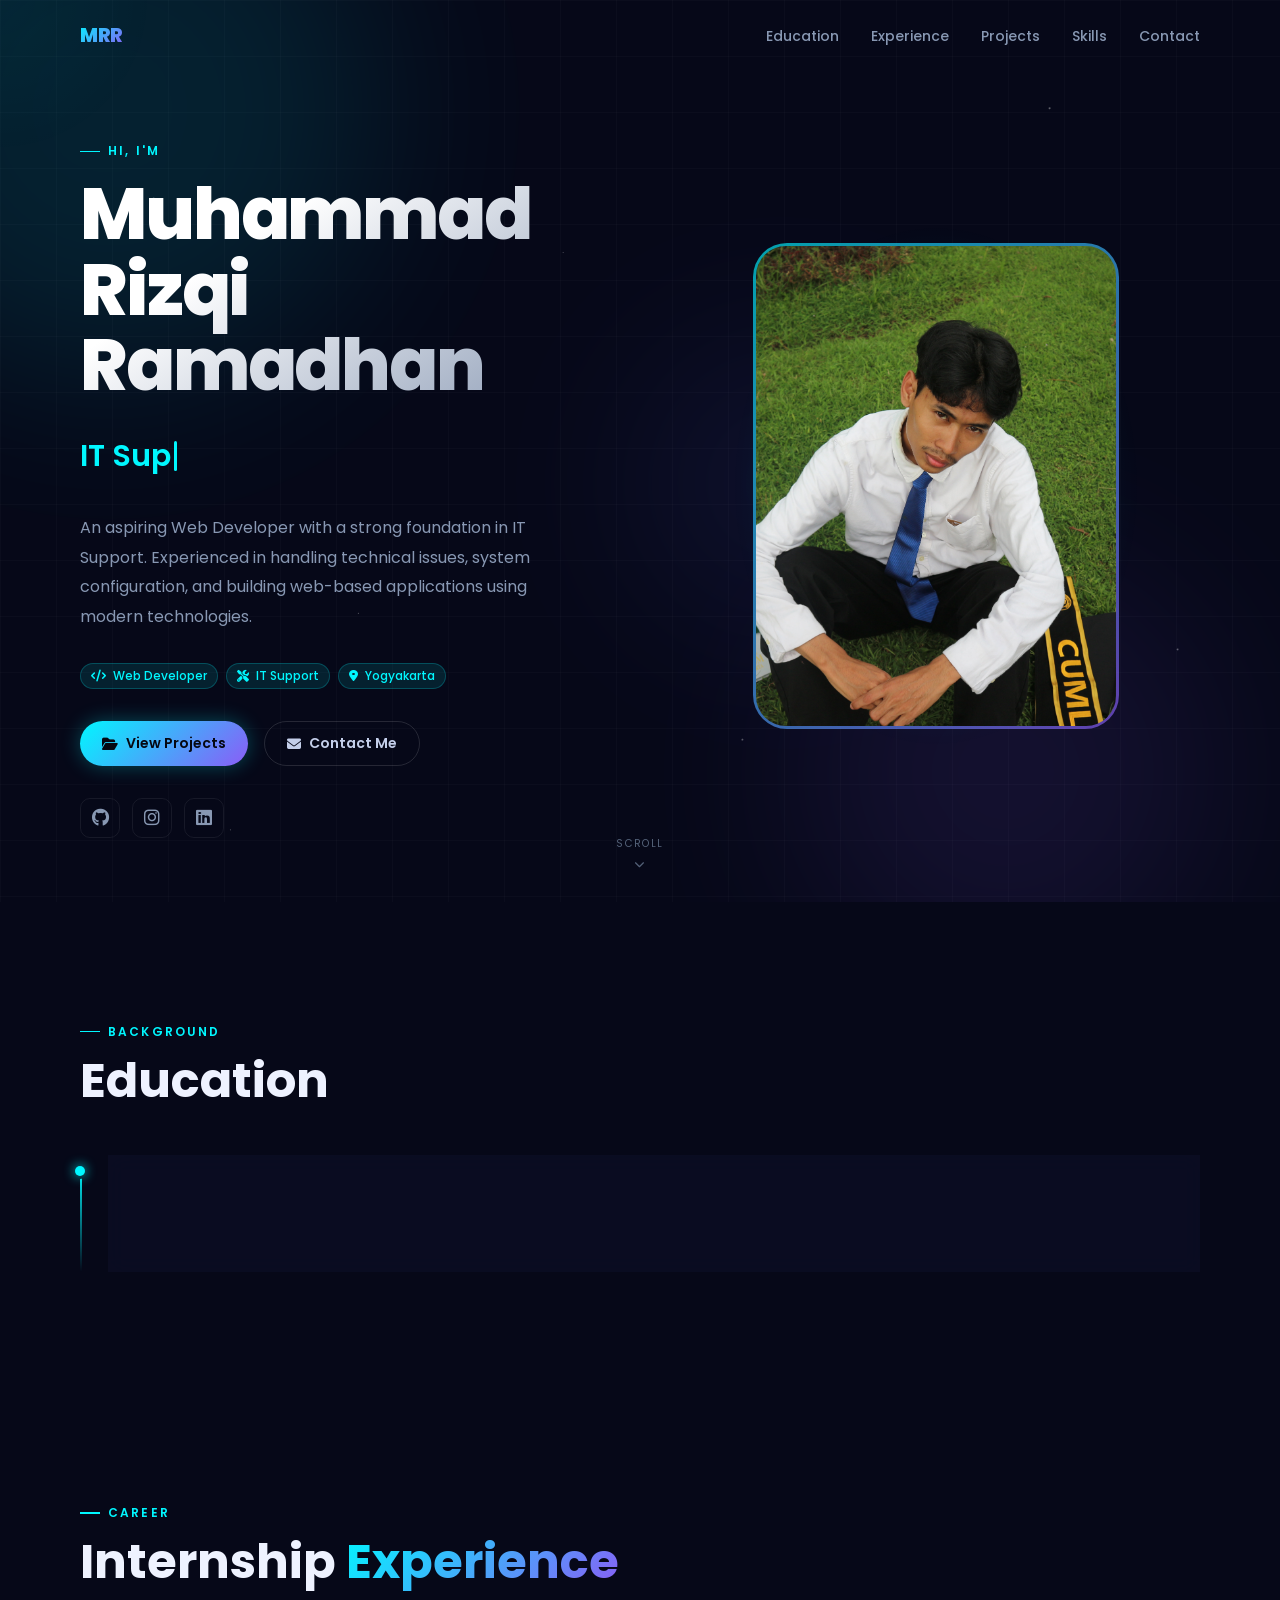
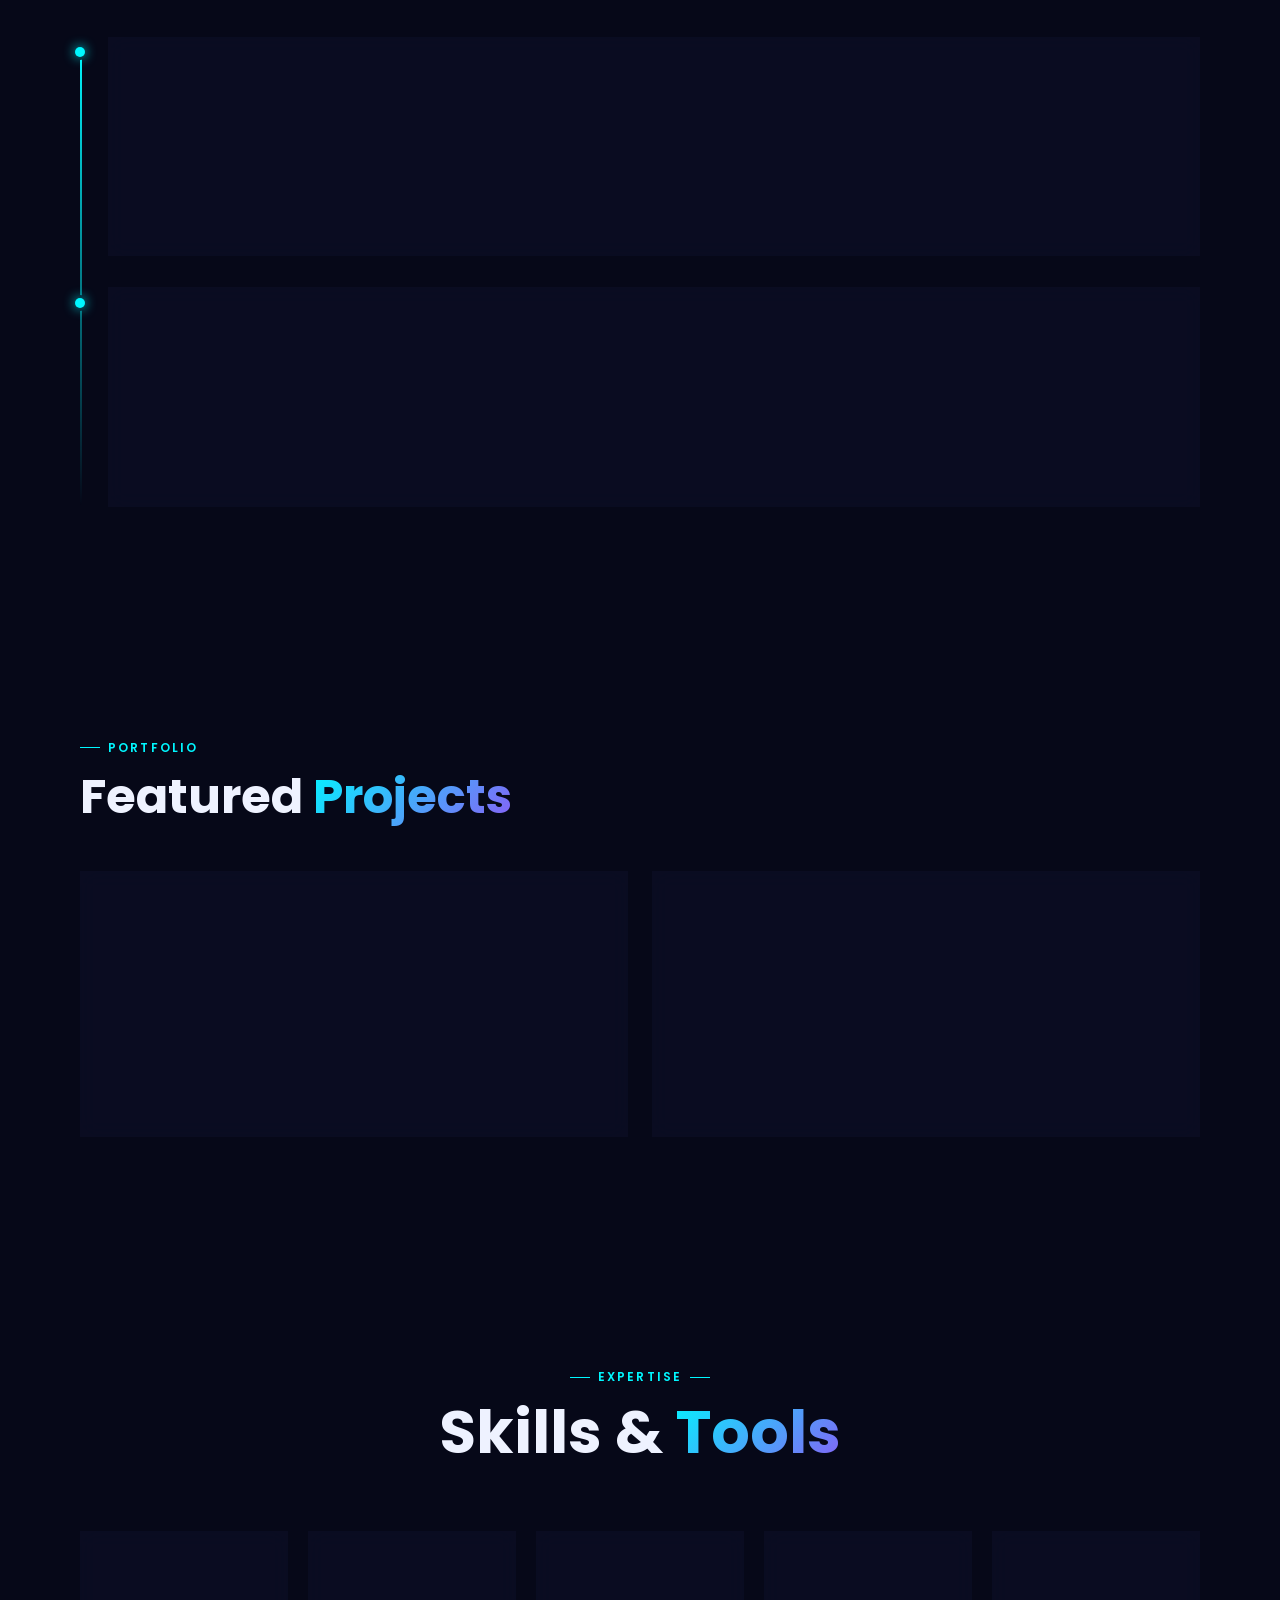
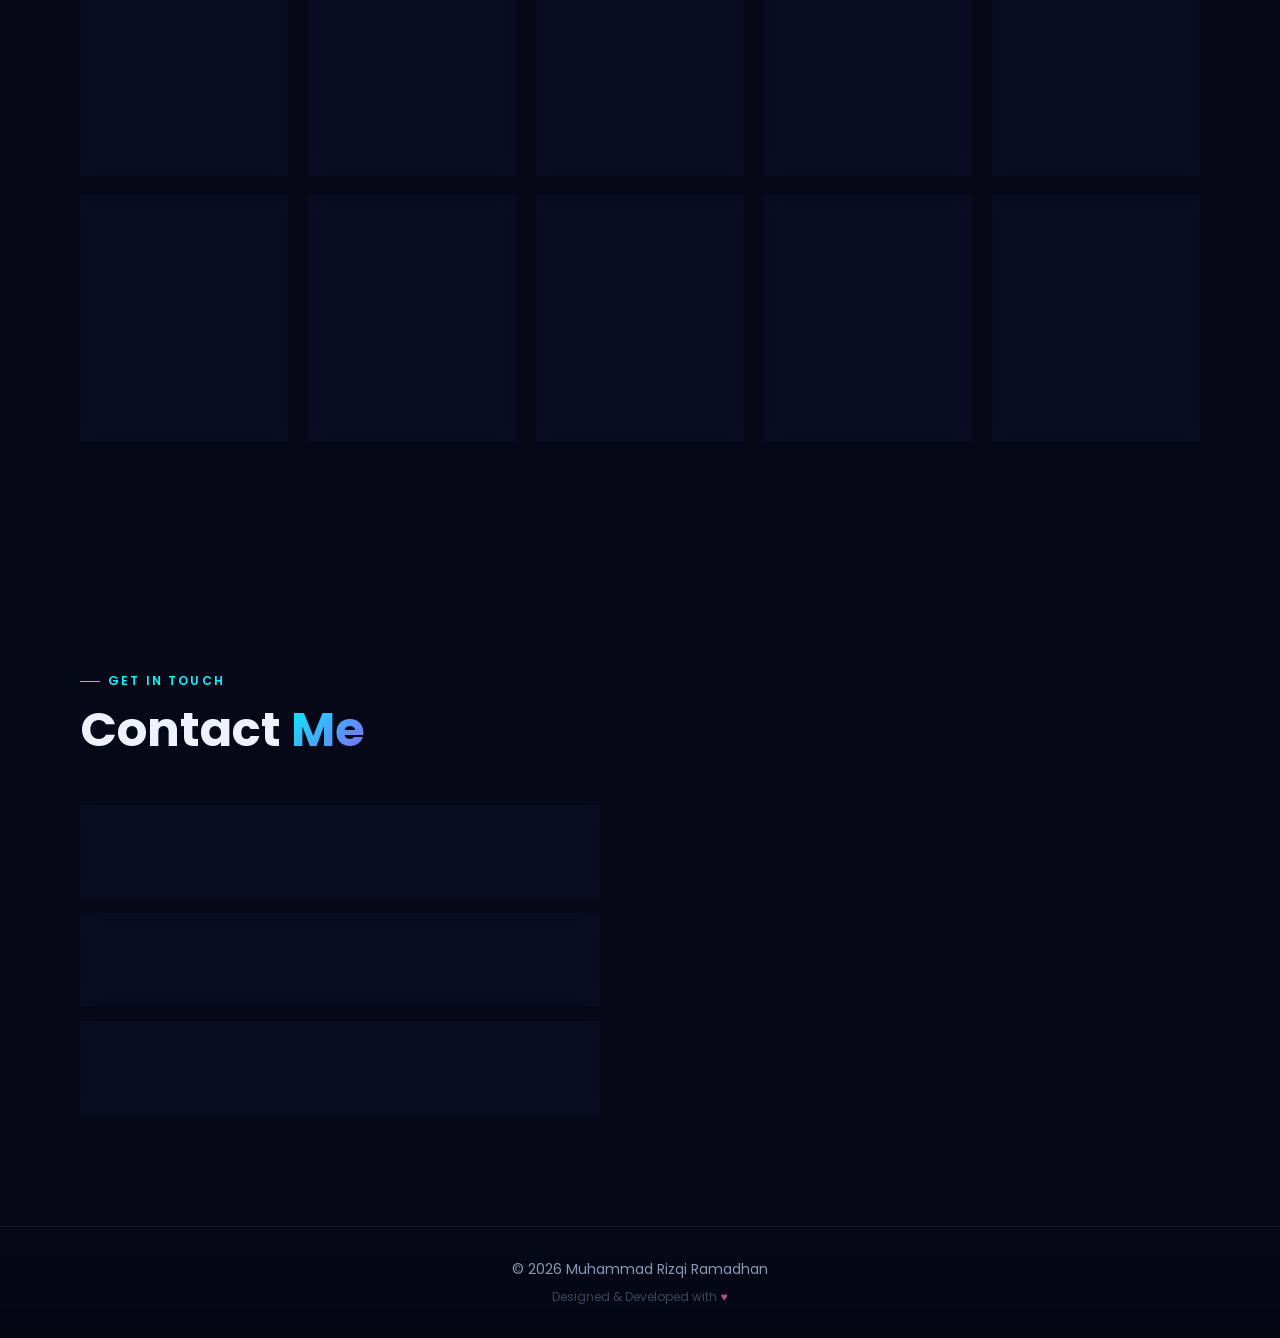
==== commit 3b0c03de: "FIX/layout landingpage portfolio" ====
--- a/index.html
+++ b/index.html
@@ -2,881 +2,549 @@
 <html lang="id">
 
 <head>
-    <meta charset="UTF-8" />
-    <meta name="viewport" content="width=device-width, initial-scale=1.0" />
-
-    <title>Portfolio - Muhammad Rizqi Ramadhan</title>
-
-    <!-- GOOGLE FONT -->
-    <link href="https://fonts.googleapis.com/css2?family=Poppins:wght@300;400;500;600;700;800&display=swap"
-        rel="stylesheet">
-
-    <!-- FONT AWESOME -->
-    <link rel="stylesheet"
-        href="https://cdnjs.cloudflare.com/ajax/libs/font-awesome/6.5.1/css/all.min.css">
-
-    <!-- ICON -->
-    <link rel="icon"
-        href="data:image/svg+xml,<svg xmlns=%22http://www.w3.org/2000/svg%22 viewBox=%220 0 100 100%22><text y=%22.9em%22 font-size=%2290%22>💻</text></svg>">
-
-    <style>
-        * {
-            margin: 0;
-            padding: 0;
-            box-sizing: border-box;
-            font-family: "Poppins", sans-serif;
+  <meta charset="UTF-8" />
+  <meta name="viewport" content="width=device-width, initial-scale=1.0" />
+  <meta name="description" content="Personal portfolio of Muhammad Rizqi Ramadhan — Web Developer & IT Support specialist.">
+
+  <title>Muhammad Rizqi Ramadhan — Web Developer</title>
+
+  <!-- Preconnect for faster font loading -->
+  <link rel="preconnect" href="https://fonts.googleapis.com">
+  <link rel="preconnect" href="https://fonts.gstatic.com" crossorigin>
+  <link href="https://fonts.googleapis.com/css2?family=Poppins:wght@300;400;500;600;700;800&display=swap" rel="stylesheet">
+
+  <!-- Font Awesome -->
+  <link rel="stylesheet" href="https://cdnjs.cloudflare.com/ajax/libs/font-awesome/6.5.1/css/all.min.css">
+
+  <!-- Icon -->
+  <link rel="icon" href="data:image/svg+xml,<svg xmlns=%22http://www.w3.org/2000/svg%22 viewBox=%220 0 100 100%22><text y=%22.9em%22 font-size=%2290%22>💻</text></svg>">
+
+  <!-- Design system — load variables first, then consume them -->
+  <link rel="stylesheet" href="styles/variables.css">
+  <link rel="stylesheet" href="styles/base.css">
+  <link rel="stylesheet" href="styles/navbar.css">
+  <link rel="stylesheet" href="styles/hero.css">
+  <link rel="stylesheet" href="styles/sections.css">
+  <link rel="stylesheet" href="styles/skills.css">
+  <link rel="stylesheet" href="styles/contact.css">
+  <link rel="stylesheet" href="styles/footer.css">
+</head>
+
+<body>
+
+  <!-- Scroll progress indicator -->
+  <div class="scroll-bar" id="scrollBar" aria-hidden="true"></div>
+
+  <!-- Cursor ambient glow (desktop only) -->
+  <div class="cursor-glow" id="cursorGlow" aria-hidden="true"></div>
+
+  <!-- ============================================================
+       NAVBAR
+       ============================================================ -->
+  <nav class="navbar" id="navbar" role="navigation" aria-label="Main navigation">
+    <div class="navbar__inner">
+
+      <a href="#home" class="navbar__logo" aria-label="Back to top">MRR</a>
+
+      <ul class="navbar__menu" role="list">
+        <li><a href="#pendidikan" class="nav-link">Education</a></li>
+        <li><a href="#pengalaman" class="nav-link">Experience</a></li>
+        <li><a href="#project"    class="nav-link">Projects</a></li>
+        <li><a href="#tools"      class="nav-link">Skills</a></li>
+        <li><a href="#contact"    class="nav-link">Contact</a></li>
+      </ul>
+
+      <button
+        class="navbar__burger"
+        id="burgerBtn"
+        aria-label="Toggle menu"
+        aria-expanded="false"
+        aria-controls="navDrawer"
+      >
+        <span></span>
+        <span></span>
+        <span></span>
+      </button>
+    </div>
+  </nav>
+
+  <!-- Mobile navigation drawer -->
+  <div class="navbar__drawer" id="navDrawer" role="navigation" aria-label="Mobile navigation">
+    <a href="#pendidikan" class="nav-link">Education</a>
+    <a href="#pengalaman" class="nav-link">Experience</a>
+    <a href="#project"    class="nav-link">Projects</a>
+    <a href="#tools"      class="nav-link">Skills</a>
+    <a href="#contact"    class="nav-link">Contact</a>
+  </div>
+
+
+  <!-- ============================================================
+       HERO
+       ============================================================ -->
+  <section class="hero" id="home">
+
+    <!-- Layered background -->
+    <div class="hero__bg" aria-hidden="true">
+      <div class="hero__stars"></div>
+      <div class="hero__grid"></div>
+      <div class="hero__blob hero__blob--1"></div>
+      <div class="hero__blob hero__blob--2"></div>
+      <div class="hero__blob hero__blob--3"></div>
+    </div>
+
+    <div class="hero__inner">
+
+      <!-- Left: text content -->
+      <div class="hero__content">
+
+        <p class="hero__greeting">Hi, I'm</p>
+
+        <h1 class="hero__name">
+          Muhammad<br>Rizqi Ramadhan
+        </h1>
+
+        <div class="hero__typing" aria-label="Role">
+          <span id="typing-text"></span><span class="cursor" aria-hidden="true"></span>
+        </div>
+
+        <p class="hero__bio">
+          An aspiring Web Developer with a strong foundation in IT Support.
+          Experienced in handling technical issues, system configuration,
+          and building web-based applications using modern technologies.
+        </p>
+
+        <div class="hero__badges" aria-label="Quick stats">
+          <span class="chip"><i class="fa-solid fa-code"></i>&nbsp;Web Developer</span>
+          <span class="chip"><i class="fa-solid fa-screwdriver-wrench"></i>&nbsp;IT Support</span>
+          <span class="chip"><i class="fa-solid fa-location-dot"></i>&nbsp;Yogyakarta</span>
+        </div>
+
+        <div class="hero__actions">
+          <a href="#project" class="btn btn-primary">
+            <i class="fa-solid fa-folder-open"></i> View Projects
+          </a>
+          <a href="#contact" class="btn btn-outline">
+            <i class="fa-solid fa-envelope"></i> Contact Me
+          </a>
+        </div>
+
+        <div class="hero__socials" aria-label="Social links">
+          <a href="https://github.com/muhammadrizqi26" target="_blank" rel="noopener" class="social-link" aria-label="GitHub">
+            <i class="fa-brands fa-github"></i>
+          </a>
+          <a href="https://instagram.com/rizqiram_/" target="_blank" rel="noopener" class="social-link" aria-label="Instagram">
+            <i class="fa-brands fa-instagram"></i>
+          </a>
+          <a href="https://linkedin.com" target="_blank" rel="noopener" class="social-link" aria-label="LinkedIn">
+            <i class="fa-brands fa-linkedin"></i>
+          </a>
+        </div>
+
+      </div>
+
+      <!-- Right: profile image -->
+      <div class="hero__visual">
+        <div class="hero__image-wrap">
+          <img
+            src="IMG_3152.JPG"
+            alt="Muhammad Rizqi Ramadhan"
+            class="hero__image"
+            loading="eager"
+          >
+        </div>
+      </div>
+
+    </div>
+
+    <div class="hero__scroll" aria-hidden="true">
+      <span>Scroll</span>
+      <i class="fa-solid fa-chevron-down"></i>
+    </div>
+
+  </section>
+
+
+  <!-- ============================================================
+       EDUCATION
+       ============================================================ -->
+  <section id="pendidikan">
+    <div class="section-wrap fade-up">
+
+      <header class="s-header">
+        <p class="s-label">Background</p>
+        <h2 class="s-title">Education</h2>
+      </header>
+
+      <div class="timeline">
+        <div class="timeline-item">
+          <div class="t-card">
+            <h3 class="edu-degree">D3 Informatics Engineering</h3>
+            <div class="edu-meta">
+              <span class="edu-school">
+                <i class="fa-solid fa-building-columns" style="color:var(--accent);margin-right:6px;" aria-hidden="true"></i>
+                Universitas Amikom Yogyakarta
+              </span>
+              <span class="edu-period">2022 – 2025</span>
+            </div>
+          </div>
+        </div>
+      </div>
+
+    </div>
+  </section>
+
+
+  <!-- ============================================================
+       EXPERIENCE
+       ============================================================ -->
+  <section id="pengalaman">
+    <div class="section-wrap fade-up">
+
+      <header class="s-header">
+        <p class="s-label">Career</p>
+        <h2 class="s-title">Internship <em>Experience</em></h2>
+      </header>
+
+      <div class="timeline">
+
+        <div class="timeline-item">
+          <div class="t-card">
+            <div class="exp-header">
+              <h3 class="exp-role">Web Developer Intern</h3>
+              <span class="exp-period">2024 – 2025</span>
+            </div>
+            <p class="exp-company">
+              <i class="fa-solid fa-building" aria-hidden="true" style="margin-right:6px;"></i>
+              Government Agency – Secretariat of the Sleman DPRD
+            </p>
+            <ul class="exp-list" aria-label="Responsibilities">
+              <li>Developing archive management system using CodeIgniter 3.</li>
+              <li>Designing and managing MySQL databases.</li>
+              <li>Building responsive interfaces with Bootstrap.</li>
+            </ul>
+          </div>
+        </div>
+
+        <div class="timeline-item">
+          <div class="t-card">
+            <div class="exp-header">
+              <h3 class="exp-role">IT Support Intern – SIMRS</h3>
+              <span class="exp-period">2025 – 2026</span>
+            </div>
+            <p class="exp-company">
+              <i class="fa-solid fa-building" aria-hidden="true" style="margin-right:6px;"></i>
+              CV SAHABAT MEDIACOM
+            </p>
+            <ul class="exp-list" aria-label="Responsibilities">
+              <li>Learning hospital management information systems.</li>
+              <li>System monitoring and troubleshooting.</li>
+              <li>Technical support and client meetings.</li>
+            </ul>
+          </div>
+        </div>
+
+      </div>
+    </div>
+  </section>
+
+
+  <!-- ============================================================
+       PROJECTS
+       ============================================================ -->
+  <section id="project">
+    <div class="section-wrap fade-up">
+
+      <header class="s-header">
+        <p class="s-label">Portfolio</p>
+        <h2 class="s-title">Featured <em>Projects</em></h2>
+      </header>
+
+      <div class="projects-grid">
+
+        <article class="proj-card">
+          <div class="proj-card__top">
+            <div class="proj-card__icon" aria-hidden="true">
+              <i class="fa-solid fa-file-lines"></i>
+            </div>
+            <span class="proj-card__year">2025</span>
+          </div>
+          <div>
+            <p class="proj-card__role">Frontend Developer</p>
+            <h3 class="proj-card__name">Website Document Management DPRD Sleman</h3>
+          </div>
+          <ul class="proj-card__list" aria-label="Key contributions">
+            <li>Developing responsive frontend interfaces.</li>
+            <li>Implementing archive and document management features.</li>
+          </ul>
+          <div class="proj-card__tags" aria-label="Tech stack">
+            <span class="chip">CodeIgniter 3</span>
+            <span class="chip">Bootstrap</span>
+            <span class="chip">MySQL</span>
+          </div>
+        </article>
+
+        <article class="proj-card">
+          <div class="proj-card__top">
+            <div class="proj-card__icon" aria-hidden="true">
+              <i class="fa-solid fa-boxes-stacked"></i>
+            </div>
+            <span class="proj-card__year">2024</span>
+          </div>
+          <div>
+            <p class="proj-card__role">Frontend Developer</p>
+            <h3 class="proj-card__name">Inventory Management System</h3>
+          </div>
+          <ul class="proj-card__list" aria-label="Key contributions">
+            <li>Creating responsive inventory interfaces.</li>
+            <li>Building organized web layouts.</li>
+          </ul>
+          <div class="proj-card__tags" aria-label="Tech stack">
+            <span class="chip">HTML/CSS</span>
+            <span class="chip">JavaScript</span>
+            <span class="chip">Bootstrap</span>
+          </div>
+        </article>
+
+      </div>
+    </div>
+  </section>
+
+
+  <!-- ============================================================
+       SKILLS & TOOLS
+       ============================================================ -->
+  <section id="tools">
+    <div class="section-wrap fade-up">
+
+      <header class="skills-header">
+        <p class="s-label">Expertise</p>
+        <h2 class="s-title">Skills & <em>Tools</em></h2>
+      </header>
+
+      <div class="skills-grid">
+
+        <div class="skill-card fade-up" data-delay="1">
+          <div class="skill-icon"><i class="fa-brands fa-js icon-js" aria-hidden="true"></i></div>
+          <span class="skill-name">JavaScript</span>
+          <p class="skill-desc">Frontend interaction and dynamic website functionality.</p>
+        </div>
+
+        <div class="skill-card fade-up" data-delay="2">
+          <div class="skill-icon"><i class="fa-brands fa-laravel icon-laravel" aria-hidden="true"></i></div>
+          <span class="skill-name">Laravel</span>
+          <p class="skill-desc">Backend development, authentication, APIs, and business logic.</p>
+        </div>
+
+        <div class="skill-card fade-up" data-delay="3">
+          <div class="skill-icon"><i class="fa-solid fa-code icon-ci" aria-hidden="true"></i></div>
+          <span class="skill-name">CodeIgniter 3</span>
+          <p class="skill-desc">Lightweight PHP framework for structured web applications.</p>
+        </div>
+
+        <div class="skill-card fade-up" data-delay="4">
+          <div class="skill-icon"><i class="fa-brands fa-bootstrap icon-bootstrap" aria-hidden="true"></i></div>
+          <span class="skill-name">Bootstrap</span>
+          <p class="skill-desc">Responsive layouts and reusable modern UI components.</p>
+        </div>
+
+        <div class="skill-card fade-up" data-delay="5">
+          <div class="skill-icon"><i class="fa-solid fa-database icon-mysql" aria-hidden="true"></i></div>
+          <span class="skill-name">MySQL</span>
+          <p class="skill-desc">Database management, CRUD operations, and reporting systems.</p>
+        </div>
+
+        <div class="skill-card fade-up" data-delay="1">
+          <div class="skill-icon"><i class="fa-brands fa-linux icon-linux" aria-hidden="true"></i></div>
+          <span class="skill-name">Linux</span>
+          <p class="skill-desc">System configuration and server management.</p>
+        </div>
+
+        <div class="skill-card fade-up" data-delay="2">
+          <div class="skill-icon"><i class="fa-solid fa-plug icon-api" aria-hidden="true"></i></div>
+          <span class="skill-name">REST API</span>
+          <p class="skill-desc">API integration and backend communication.</p>
+        </div>
+
+        <div class="skill-card fade-up" data-delay="3">
+          <div class="skill-icon"><i class="fa-brands fa-git-alt icon-git" aria-hidden="true"></i></div>
+          <span class="skill-name">Git</span>
+          <p class="skill-desc">Version control and collaboration workflow.</p>
+        </div>
+
+        <div class="skill-card fade-up" data-delay="4">
+          <div class="skill-icon"><i class="fa-brands fa-figma icon-figma" aria-hidden="true"></i></div>
+          <span class="skill-name">Figma</span>
+          <p class="skill-desc">UI/UX planning and prototyping workflow.</p>
+        </div>
+
+        <div class="skill-card fade-up" data-delay="5">
+          <div class="skill-icon"><i class="fa-solid fa-screwdriver-wrench icon-tool" aria-hidden="true"></i></div>
+          <span class="skill-name">Troubleshooting</span>
+          <p class="skill-desc">Technical problem analysis and solution handling.</p>
+        </div>
+
+      </div>
+    </div>
+  </section>
+
+
+  <!-- ============================================================
+       CONTACT
+       ============================================================ -->
+  <section id="contact">
+    <div class="section-wrap fade-up">
+
+      <header class="s-header">
+        <p class="s-label">Get in Touch</p>
+        <h2 class="s-title">Contact <em>Me</em></h2>
+      </header>
+
+      <div class="contact-grid">
+
+        <a href="https://github.com/muhammadrizqi26" target="_blank" rel="noopener" class="contact-card">
+          <div class="contact-card__icon"><i class="fa-brands fa-github" aria-hidden="true"></i></div>
+          <div class="contact-card__info">
+            <p class="contact-card__platform">GitHub</p>
+            <p class="contact-card__handle">github.com/muhammadrizqi26</p>
+          </div>
+          <i class="fa-solid fa-arrow-right contact-card__arrow" aria-hidden="true"></i>
+        </a>
+
+        <a href="https://instagram.com/rizqiram_/" target="_blank" rel="noopener" class="contact-card">
+          <div class="contact-card__icon"><i class="fa-brands fa-instagram" aria-hidden="true"></i></div>
+          <div class="contact-card__info">
+            <p class="contact-card__platform">Instagram</p>
+            <p class="contact-card__handle">@rizqiram_</p>
+          </div>
+          <i class="fa-solid fa-arrow-right contact-card__arrow" aria-hidden="true"></i>
+        </a>
+
+        <a href="https://linkedin.com" target="_blank" rel="noopener" class="contact-card">
+          <div class="contact-card__icon"><i class="fa-brands fa-linkedin" aria-hidden="true"></i></div>
+          <div class="contact-card__info">
+            <p class="contact-card__platform">LinkedIn</p>
+            <p class="contact-card__handle">linkedin.com</p>
+          </div>
+          <i class="fa-solid fa-arrow-right contact-card__arrow" aria-hidden="true"></i>
+        </a>
+
+      </div>
+    </div>
+  </section>
+
+
+  <!-- ============================================================
+       FOOTER
+       ============================================================ -->
+  <footer class="footer">
+    <div class="footer__inner">
+      <p class="footer__text">© <span id="year"></span> Muhammad Rizqi Ramadhan</p>
+      <p class="footer__sub">Designed &amp; Developed with <span class="footer__heart" aria-label="love">♥</span></p>
+    </div>
+  </footer>
+
+
+  <!-- ============================================================
+       SCRIPTS
+       ============================================================ -->
+  <script>
+    /* ---- Footer year ---- */
+    document.getElementById('year').textContent = new Date().getFullYear();
+
+    /* ---- Scroll progress bar ---- */
+    const scrollBar = document.getElementById('scrollBar');
+    function updateScrollBar() {
+      const max = document.documentElement.scrollHeight - window.innerHeight;
+      scrollBar.style.width = (max > 0 ? (window.scrollY / max) * 100 : 0) + '%';
+    }
+    window.addEventListener('scroll', updateScrollBar, { passive: true });
+
+    /* ---- Navbar scroll effect ---- */
+    const navbar = document.getElementById('navbar');
+    window.addEventListener('scroll', function () {
+      navbar.classList.toggle('scrolled', window.scrollY > 50);
+    }, { passive: true });
+
+    /* ---- Hamburger menu ---- */
+    const burgerBtn  = document.getElementById('burgerBtn');
+    const navDrawer  = document.getElementById('navDrawer');
+
+    burgerBtn.addEventListener('click', function () {
+      const isOpen = navDrawer.classList.toggle('open');
+      burgerBtn.classList.toggle('open', isOpen);
+      burgerBtn.setAttribute('aria-expanded', String(isOpen));
+    });
+
+    navDrawer.querySelectorAll('.nav-link').forEach(function (link) {
+      link.addEventListener('click', function () {
+        navDrawer.classList.remove('open');
+        burgerBtn.classList.remove('open');
+        burgerBtn.setAttribute('aria-expanded', 'false');
+      });
+    });
+
+    /* ---- Fade-up on scroll ---- */
+    const fadeEls = document.querySelectorAll('.fade-up');
+    const fadeObserver = new IntersectionObserver(function (entries, observer) {
+      entries.forEach(function (entry) {
+        if (!entry.isIntersecting) return;
+        entry.target.classList.add('visible');
+        observer.unobserve(entry.target);
+      });
+    }, { threshold: 0.12 });
+
+    fadeEls.forEach(function (el) { fadeObserver.observe(el); });
+
+    /* ---- Active nav link highlight ---- */
+    const sections  = document.querySelectorAll('section[id]');
+    const navLinks  = document.querySelectorAll('.navbar__menu .nav-link');
+
+    const linkObserver = new IntersectionObserver(function (entries) {
+      entries.forEach(function (entry) {
+        if (!entry.isIntersecting) return;
+        navLinks.forEach(function (link) {
+          link.classList.toggle('active', link.getAttribute('href') === '#' + entry.target.id);
+        });
+      });
+    }, { rootMargin: '-35% 0px -60% 0px' });
+
+    sections.forEach(function (s) { linkObserver.observe(s); });
+
+    /* ---- Typing effect (cycles through roles) ---- */
+    var phrases = ['Web Developer', 'IT Support', 'Problem Solver'];
+    var pIdx = 0, cIdx = 0, deleting = false;
+    var typingEl = document.getElementById('typing-text');
+
+    function typeLoop() {
+      var phrase = phrases[pIdx];
+      if (!deleting) {
+        typingEl.textContent = phrase.slice(0, ++cIdx);
+        if (cIdx === phrase.length) {
+          deleting = true;
+          setTimeout(typeLoop, 1800);
+          return;
         }
-
-        html {
-            scroll-behavior: smooth;
+      } else {
+        typingEl.textContent = phrase.slice(0, --cIdx);
+        if (cIdx === 0) {
+          deleting = false;
+          pIdx = (pIdx + 1) % phrases.length;
         }
-
-        body {
-            background: #0d0f2b;
-            color: white;
-            overflow-x: hidden;
-        }
-
-        /* ================= NAVBAR ================= */
-
-        nav {
-            display: flex;
-            justify-content: space-between;
-            align-items: center;
-
-            padding: 20px 8%;
-
-            position: fixed;
-            top: 0;
-
-            width: 100%;
-
-            background: rgba(13, 15, 43, 0.9);
-
-            backdrop-filter: blur(10px);
-
-            z-index: 1000;
-
-            transition: 0.3s;
-        }
-
-        nav.scrolled {
-            background: rgba(13, 15, 43, 0.7);
-
-            box-shadow: 0 5px 20px rgba(0, 0, 0, 0.4);
-        }
-
-        nav h2 a {
-            text-decoration: none;
-            color: white;
-            font-weight: 600;
-        }
-
-        nav h2 a:hover {
-            color: #00f7ff;
-        }
-
-        nav ul {
-            list-style: none;
-
-            display: flex;
-
-            gap: 30px;
-        }
-
-        nav ul li a {
-            text-decoration: none;
-
-            color: #ccc;
-
-            transition: 0.3s;
-        }
-
-        nav ul li a:hover {
-            color: #00f7ff;
-        }
-
-        /* ================= INTRO ================= */
-
-        .intro {
-            background: #000;
-
-            min-height: 100vh;
-
-            display: flex;
-
-            align-items: center;
-
-            padding: 0 8%;
-
-            position: relative;
-
-            overflow: hidden;
-        }
-
-        .intro-container {
-            width: 100%;
-
-            display: flex;
-
-            justify-content: space-between;
-
-            align-items: center;
-
-            z-index: 2;
-        }
-
-        .intro-text {
-            max-width: 650px;
-        }
-
-        .intro-text h1 {
-            font-size: 90px;
-
-            margin-bottom: 20px;
-        }
-
-        .intro-text h2 {
-            font-size: 40px;
-
-            margin-bottom: 20px;
-        }
-
-        .intro-text p {
-            color: #d1d5db;
-
-            line-height: 1.8;
-
-            font-size: 17px;
-        }
-
-        .intro-img img {
-            width: 420px;
-
-            border-radius: 30px;
-
-            animation: float 4s ease-in-out infinite;
-        }
-
-        /* ================= STARS ================= */
-
-        .stars {
-            position: absolute;
-
-            width: 100%;
-            height: 100%;
-
-            background:
-                radial-gradient(2px 2px at 20% 30%, white, transparent),
-                radial-gradient(2px 2px at 70% 80%, white, transparent),
-                radial-gradient(2px 2px at 40% 60%, white, transparent),
-                radial-gradient(2px 2px at 90% 20%, white, transparent);
-
-            opacity: 0.5;
-
-            animation: starsMove 10s linear infinite;
-        }
-
-        @keyframes starsMove {
-            0% {
-                transform: translateY(0);
-            }
-
-            100% {
-                transform: translateY(-200px);
-            }
-        }
-
-        /* ================= FLOAT ================= */
-
-        @keyframes float {
-            0% {
-                transform: translateY(0px);
-            }
-
-            50% {
-                transform: translateY(-20px);
-            }
-
-            100% {
-                transform: translateY(0px);
-            }
-        }
-
-        /* ================= SECTION ================= */
-
-        section {
-            padding: 100px 8%;
-        }
-
-        section h2 {
-            font-size: 40px;
-
-            margin-bottom: 30px;
-
-            border-left: 5px solid #00f7ff;
-
-            padding-left: 15px;
-        }
-
-        /* ================= CARD ================= */
-
-        .card {
-            background: #151845;
-
-            padding: 25px;
-
-            border-radius: 18px;
-
-            margin-bottom: 25px;
-
-            transition: 0.35s;
-        }
-
-        .card:hover {
-            transform: translateY(-10px);
-
-            box-shadow: 0 0 25px rgba(0, 247, 255, 0.35);
-        }
-
-        .card h3 {
-            margin-bottom: 10px;
-        }
-
-        .card ul {
-            margin-top: 15px;
-
-            padding-left: 20px;
-
-            line-height: 1.8;
-        }
-
-        .card p {
-            line-height: 1.8;
-        }
-
-        /* ================= TOOLS SECTION ================= */
-
-        .tools-section {
-            padding: 100px 8%;
-        }
-
-        .section-title {
-            text-align: center;
-
-            margin-bottom: 70px;
-        }
-
-        .section-title p {
-            color: #00f7ff;
-
-            letter-spacing: 4px;
-
-            font-size: 14px;
-
-            font-weight: 600;
-
-            margin-bottom: 10px;
-        }
-
-        .section-title h1 {
-            font-size: 60px;
-
-            font-weight: 700;
-        }
-
-        .skills-grid {
-            display: grid;
-
-            grid-template-columns:
-                repeat(auto-fit, minmax(250px, 1fr));
-
-            gap: 30px;
-        }
-
-        .skill-card {
-            background: #151845;
-
-            border-radius: 25px;
-
-            padding: 40px 30px;
-
-            text-align: center;
-
-            border: 1px solid rgba(255, 255, 255, 0.08);
-
-            transition: 0.35s ease;
-
-            min-height: 300px;
-
-            display: flex;
-
-            flex-direction: column;
-
-            align-items: center;
-
-            justify-content: center;
-        }
-
-        .skill-card:hover {
-            transform: translateY(-10px);
-
-            border-color: #00f7ff;
-
-            box-shadow: 0 0 25px rgba(0, 247, 255, 0.2);
-        }
-
-        .icon-box {
-            width: 80px;
-            height: 80px;
-
-            border-radius: 22px;
-
-            background: #1d225c;
-
-            display: flex;
-
-            align-items: center;
-
-            justify-content: center;
-
-            margin-bottom: 25px;
-        }
-
-        .icon-box i {
-            font-size: 36px;
-        }
-
-        .skill-card h3 {
-            font-size: 26px;
-
-            margin-bottom: 15px;
-        }
-
-        .skill-card p {
-            color: #cfcfcf;
-
-            line-height: 1.7;
-
-            font-size: 15px;
-        }
-
-        /* ================= ICON COLORS ================= */
-
-        .js {
-            color: #facc15;
-        }
-
-        .laravel {
-            color: #ff4d4d;
-        }
-
-        .bootstrap {
-            color: #a855f7;
-        }
-
-        .mysql {
-            color: #60a5fa;
-        }
-
-        .linux {
-            color: #facc15;
-        }
-
-        .api {
-            color: #fb923c;
-        }
-
-        .git {
-            color: #ff7849;
-        }
-
-        .figma {
-            color: #8b5cf6;
-        }
-
-        .tool {
-            color: #00f7ff;
-        }
-
-        /* ================= CONTACT ================= */
-
-        .contact-container p {
-            margin: 15px 0;
-        }
-
-        .contact-container a {
-            color: white;
-
-            text-decoration: none;
-        }
-
-        .contact-container i {
-            color: #00f7ff;
-
-            margin-right: 10px;
-        }
-
-        /* ================= FOOTER ================= */
-
-        footer {
-            text-align: center;
-
-            padding: 25px;
-
-            background: #111;
-        }
-
-        /* ================= FADE ================= */
-
-        .fade-in {
-            opacity: 0;
-
-            transform: translateY(40px);
-
-            transition: 0.8s;
-        }
-
-        .fade-in.show {
-            opacity: 1;
-
-            transform: translateY(0);
-        }
-
-        /* ================= RESPONSIVE ================= */
-
-        @media(max-width:900px) {
-
-            nav ul {
-                display: none;
-            }
-
-            .intro-container {
-                flex-direction: column;
-
-                text-align: center;
-
-                padding-top: 120px;
-            }
-
-            .intro-text h1 {
-                font-size: 60px;
-            }
-
-            .intro-img img {
-                width: 320px;
-
-                margin-top: 40px;
-            }
-
-            .section-title h1 {
-                font-size: 40px;
-            }
-        }
-    </style>
-</head>
-
-<body>
-
-    <!-- ================= NAVBAR ================= -->
-
-    <nav>
-
-        <h2>
-            <a href="#home">Muhammad Rizqi Ramadhan</a>
-        </h2>
-
-        <ul>
-            <li><a href="#pendidikan">Education</a></li>
-            <li><a href="#pengalaman">Experience</a></li>
-            <li><a href="#project">Project</a></li>
-            <li><a href="#tools">Tools</a></li>
-            <li><a href="#contact">Contact</a></li>
-        </ul>
-
-    </nav>
-
-    <!-- ================= INTRO ================= -->
-
-    <section class="intro" id="home">
-
-        <div class="stars"></div>
-
-        <div class="intro-container">
-
-            <div class="intro-text">
-
-                <h1 id="typing"></h1>
-
-                <h2>About Me</h2>
-
-                <p>
-                    I am an aspiring Web Developer with a strong foundation in IT Support.
-                    I have experience in handling technical issues, system configuration,
-                    and user support while also developing web-based applications using
-                    modern technologies.
-                </p>
-
-            </div>
-
-            <div class="intro-img">
-                <img src="IMG_3152.JPG">
-            </div>
-
-        </div>
-
-    </section>
-
-    <!-- ================= EDUCATION ================= -->
-
-    <section id="pendidikan" class="fade-in">
-
-        <h2>Education</h2>
-
-        <div class="card">
-
-            <h3>D3 Informatics Engineering</h3>
-
-            <p>
-                Universitas Amikom Yogyakarta | 2022 - 2025
-            </p>
-
-        </div>
-
-    </section>
-
-    <!-- ================= EXPERIENCE ================= -->
-
-    <section id="pengalaman" class="fade-in">
-
-        <h2>Internship Experience</h2>
-
-        <div class="card">
-
-            <h3>Web Developer Intern</h3>
-
-            <p>
-                <strong>Government Agency Secretariat of the Sleman DPRD | 2024-2025</strong>
-            </p>
-
-            <ul>
-                <li>Developing archive management system using CodeIgniter 3.</li>
-                <li>Designing and managing MySQL databases.</li>
-                <li>Building responsive interfaces with Bootstrap.</li>
-            </ul>
-
-        </div>
-
-        <div class="card">
-
-            <h3>IT Support Intern - SIMRS</h3>
-
-            <p>
-                <strong>CV SAHABAT MEDIACOM | 2025-2026</strong>
-            </p>
-
-            <ul>
-                <li>Learning hospital management information systems.</li>
-                <li>System monitoring and troubleshooting.</li>
-                <li>Technical support and client meetings.</li>
-            </ul>
-
-        </div>
-
-    </section>
-
-    <!-- ================= PROJECT ================= -->
-
-    <section id="project" class="fade-in">
-
-        <h2>Project</h2>
-
-        <div class="card">
-
-            <h3>Website Document Management DPRD Sleman</h3>
-
-            <p>
-                Frontend Developer | 2025
-            </p>
-
-            <ul>
-                <li>Developing responsive frontend interfaces.</li>
-                <li>Implementing archive and document management features.</li>
-            </ul>
-
-        </div>
-
-        <div class="card">
-
-            <h3>Inventory Management System</h3>
-
-            <p>
-                Frontend Developer | 2024
-            </p>
-
-            <ul>
-                <li>Creating responsive inventory interfaces.</li>
-                <li>Building organized web layouts.</li>
-            </ul>
-
-        </div>
-
-    </section>
-
-    <!-- ================= TOOLS ================= -->
-
-    <section id="tools" class="fade-in tools-section">
-
-        <div class="section-title">
-            <p>TECH STACK</p>
-            <h1>Skills & Tools</h1>
-        </div>
-
-        <div class="skills-grid">
-
-            <!-- JavaScript -->
-            <div class="skill-card">
-                <div class="icon-box">
-                    <i class="fa-brands fa-js js"></i>
-                </div>
-
-                <h3>JavaScript</h3>
-
-                <p>
-                    Modern frontend interaction and dynamic website functionality.
-                </p>
-            </div>
-
-            <!-- Laravel -->
-            <div class="skill-card">
-                <div class="icon-box">
-                    <i class="fa-brands fa-laravel laravel"></i>
-                </div>
-
-                <h3>Laravel</h3>
-
-                <p>
-                    Backend development, authentication, APIs, and business logic.
-                </p>
-            </div>
-
-            <!-- CodeIgniter -->
-            <div class="skill-card">
-                <div class="icon-box">
-                    <i class="fa-solid fa-code tool"></i>
-                </div>
-
-                <h3>CodeIgniter 3</h3>
-
-                <p>
-                    Lightweight PHP framework for structured web applications.
-                </p>
-            </div>
-
-            <!-- Bootstrap -->
-            <div class="skill-card">
-                <div class="icon-box">
-                    <i class="fa-brands fa-bootstrap bootstrap"></i>
-                </div>
-
-                <h3>Bootstrap</h3>
-
-                <p>
-                    Responsive layouts and reusable modern UI components.
-                </p>
-            </div>
-
-            <!-- MySQL -->
-            <div class="skill-card">
-                <div class="icon-box">
-                    <i class="fa-solid fa-database mysql"></i>
-                </div>
-
-                <h3>MySQL</h3>
-
-                <p>
-                    Database management, CRUD operations, and reporting systems.
-                </p>
-            </div>
-
-            <!-- Linux -->
-            <div class="skill-card">
-                <div class="icon-box">
-                    <i class="fa-brands fa-linux linux"></i>
-                </div>
-
-                <h3>Linux</h3>
-
-                <p>
-                    System configuration and server management.
-                </p>
-            </div>
-
-            <!-- REST API -->
-            <div class="skill-card">
-                <div class="icon-box">
-                    <i class="fa-solid fa-plug api"></i>
-                </div>
-
-                <h3>REST API</h3>
-
-                <p>
-                    API integration and backend communication.
-                </p>
-            </div>
-
-            <!-- Git -->
-            <div class="skill-card">
-                <div class="icon-box">
-                    <i class="fa-brands fa-git-alt git"></i>
-                </div>
-
-                <h3>Git</h3>
-
-                <p>
-                    Version control and collaboration workflow.
-                </p>
-            </div>
-
-            <!-- Figma -->
-            <div class="skill-card">
-                <div class="icon-box">
-                    <i class="fa-brands fa-figma figma"></i>
-                </div>
-
-                <h3>Figma</h3>
-
-                <p>
-                    UI/UX planning and prototyping workflow.
-                </p>
-            </div>
-
-            <!-- Troubleshooting -->
-            <div class="skill-card">
-                <div class="icon-box">
-                    <i class="fa-solid fa-screwdriver-wrench tool"></i>
-                </div>
-
-                <h3>Troubleshooting</h3>
-
-                <p>
-                    Technical problem analysis and solution handling.
-                </p>
-            </div>
-
-        </div>
-
-    </section>
-
-    <!-- ================= CONTACT ================= -->
-
-    <section id="contact" class="fade-in">
-
-        <h2>Contact</h2>
-
-        <div class="contact-container">
-
-            <p>
-                <i class="fa-brands fa-github"></i>
-
-                <a href="https://github.com/muhammadrizqi26" target="_blank">
-                    github.com/muhammadrizqi26
-                </a>
-            </p>
-
-            <p>
-                <i class="fa-brands fa-instagram"></i>
-
-                <a href="https://instagram.com/rizqiram_/" target="_blank">
-                    instagram.com/rizqiram_/
-                </a>
-            </p>
-
-            <p>
-                <i class="fa-brands fa-linkedin"></i>
-
-                <a href="https://linkedin.com" target="_blank">
-                    linkedin.com
-                </a>
-            </p>
-
-        </div>
-
-    </section>
-
-    <!-- ================= FOOTER ================= -->
-
-    <footer>
-        <p>
-            © <span id="year"></span> Muhammad Rizqi Ramadhan
-        </p>
-    </footer>
-
-    <!-- ================= SCRIPT ================= -->
-
-    <script>
-
-        // YEAR
-        document.getElementById("year").textContent =
-            new Date().getFullYear();
-
-        // FADE IN
-        const faders =
-            document.querySelectorAll('.fade-in');
-
-        const appearOnScroll =
-            new IntersectionObserver(function (entries, observer) {
-
-                entries.forEach(entry => {
-
-                    if (!entry.isIntersecting) return;
-
-                    entry.target.classList.add('show');
-
-                    observer.unobserve(entry.target);
-
-                });
-
-            }, {
-                threshold: 0.2
-            });
-
-        faders.forEach(fader => {
-            appearOnScroll.observe(fader);
-        });
-
-        // NAVBAR EFFECT
-        window.addEventListener('scroll', function () {
-
-            const nav =
-                document.querySelector('nav');
-
-            nav.classList.toggle('scrolled',
-                window.scrollY > 50);
-
-        });
-
-        // TYPING EFFECT
-        const text = "Welcome...";
-        let index = 0;
-
-        function typeEffect() {
-
-            if (index < text.length) {
-
-                document.getElementById("typing").innerHTML +=
-                    text.charAt(index);
-
-                index++;
-
-                setTimeout(typeEffect, 120);
-            }
-        }
-
-        typeEffect();
-
-    </script>
+      }
+      setTimeout(typeLoop, deleting ? 55 : 95);
+    }
+
+    typeLoop();
+
+    /* ---- Subtle cursor glow (desktop only) ---- */
+    if (window.matchMedia('(pointer: fine)').matches) {
+      var cursorGlow = document.getElementById('cursorGlow');
+      document.addEventListener('mousemove', function (e) {
+        cursorGlow.style.left = e.clientX + 'px';
+        cursorGlow.style.top  = e.clientY + 'px';
+      }, { passive: true });
+    }
+  </script>
 
 </body>
-
 </html>
--- a/styles/variables.css
+++ b/styles/variables.css
@@ -0,0 +1,85 @@
+/* ================================================================
+   DESIGN TOKENS — single source of truth for the entire portfolio
+   ================================================================ */
+:root {
+  /* ---- Backgrounds ---- */
+  --bg-0:          #060818;
+  --bg-1:          #090d24;
+  --bg-card:       rgba(11, 14, 36, 0.82);
+  --bg-card-solid: #0b0e24;
+
+  /* ---- Accent ---- */
+  --accent:        #00f7ff;
+  --accent-2:      #6366f1;
+  --accent-3:      #8b5cf6;
+  --accent-dim:    rgba(0, 247, 255, 0.10);
+  --accent-border: rgba(0, 247, 255, 0.22);
+  --grad-accent:   linear-gradient(135deg, var(--accent) 0%, var(--accent-3) 100%);
+  --grad-soft:     linear-gradient(135deg, rgba(0,247,255,0.06) 0%, rgba(139,92,246,0.06) 100%);
+
+  /* ---- Text ---- */
+  --text-1: #eef2ff;
+  --text-2: #c4cfea;
+  --text-3: #8898b3;
+  --text-4: #536178;
+
+  /* ---- Borders ---- */
+  --border:       rgba(255, 255, 255, 0.07);
+  --border-light: rgba(255, 255, 255, 0.13);
+
+  /* ---- Typography scale ---- */
+  --font: 'Poppins', sans-serif;
+  --tx-2xs: 0.65rem;
+  --tx-xs:  0.75rem;
+  --tx-sm:  0.875rem;
+  --tx-base:1rem;
+  --tx-lg:  1.125rem;
+  --tx-xl:  1.25rem;
+  --tx-2xl: 1.5rem;
+  --tx-3xl: 1.875rem;
+  --tx-4xl: 2.25rem;
+  --tx-5xl: 3rem;
+  --tx-6xl: 3.75rem;
+  --tx-7xl: 4.5rem;
+
+  /* ---- Spacing scale ---- */
+  --s1:  0.25rem;
+  --s2:  0.5rem;
+  --s3:  0.75rem;
+  --s4:  1rem;
+  --s5:  1.25rem;
+  --s6:  1.5rem;
+  --s8:  2rem;
+  --s10: 2.5rem;
+  --s12: 3rem;
+  --s16: 4rem;
+  --s20: 5rem;
+  --s24: 6rem;
+
+  /* ---- Border radius ---- */
+  --r-sm:   6px;
+  --r-md:   10px;
+  --r-lg:   16px;
+  --r-xl:   22px;
+  --r-2xl:  30px;
+  --r-full: 9999px;
+
+  /* ---- Shadows ---- */
+  --sh-sm:     0 2px 8px rgba(0,0,0,0.35);
+  --sh-md:     0 4px 20px rgba(0,0,0,0.45);
+  --sh-lg:     0 8px 40px rgba(0,0,0,0.55);
+  --sh-accent: 0 0 28px rgba(0,247,255,0.18);
+  --sh-card:   0 4px 24px rgba(0,0,0,0.45), inset 0 1px 0 rgba(255,255,255,0.04);
+
+  /* ---- Transitions ---- */
+  --t-fast:   150ms ease;
+  --t-base:   280ms ease;
+  --t-slow:   480ms ease;
+  --t-spring: 320ms cubic-bezier(0.34, 1.56, 0.64, 1);
+
+  /* ---- Layout ---- */
+  --max-w:  1120px;
+  --pad-x:  clamp(1.25rem, 5vw, 4.5rem);
+  --pad-y:  clamp(4.5rem, 9vw, 7rem);
+  --nav-h:  70px;
+}
--- a/styles/base.css
+++ b/styles/base.css
@@ -0,0 +1,142 @@
+/* ================================================================
+   BASE — reset, global defaults, shared layout utilities
+   ================================================================ */
+
+*, *::before, *::after {
+  margin: 0;
+  padding: 0;
+  box-sizing: border-box;
+}
+
+html { scroll-behavior: smooth; }
+
+body {
+  font-family: var(--font);
+  background: var(--bg-0);
+  color: var(--text-1);
+  overflow-x: hidden;
+  -webkit-font-smoothing: antialiased;
+  -moz-osx-font-smoothing: grayscale;
+}
+
+::selection { background: var(--accent); color: #000; }
+
+img  { max-width: 100%; display: block; }
+a    { text-decoration: none; color: inherit; }
+ul   { list-style: none; }
+button { border: none; background: none; cursor: pointer; font: inherit; }
+
+/* ---- Scroll progress bar ---- */
+.scroll-bar {
+  position: fixed;
+  top: 0; left: 0;
+  height: 2px;
+  width: 0%;
+  background: var(--grad-accent);
+  z-index: 9999;
+  transition: width 0.08s linear;
+  pointer-events: none;
+}
+
+/* ---- Subtle noise texture overlay ---- */
+body::before {
+  content: '';
+  position: fixed;
+  inset: 0;
+  background-image: url("data:image/svg+xml,%3Csvg viewBox='0 0 256 256' xmlns='http://www.w3.org/2000/svg'%3E%3Cfilter id='n'%3E%3CfeTurbulence type='fractalNoise' baseFrequency='0.9' numOctaves='4' stitchTiles='stitch'/%3E%3C/filter%3E%3Crect width='100%25' height='100%25' filter='url(%23n)' opacity='1'/%3E%3C/svg%3E");
+  opacity: 0.022;
+  pointer-events: none;
+  z-index: 0;
+}
+
+/* ---- Section wrapper ---- */
+.section-wrap {
+  padding: var(--pad-y) var(--pad-x);
+  max-width: calc(var(--max-w) + var(--pad-x) * 2);
+  margin: 0 auto;
+  position: relative;
+}
+
+/* ---- Section heading block ---- */
+.s-header { margin-bottom: var(--s12); }
+
+.s-label {
+  display: inline-flex;
+  align-items: center;
+  gap: var(--s2);
+  font-size: var(--tx-xs);
+  font-weight: 600;
+  letter-spacing: .18em;
+  text-transform: uppercase;
+  color: var(--accent);
+  margin-bottom: var(--s3);
+}
+
+.s-label::before {
+  content: '';
+  display: block;
+  width: 20px;
+  height: 1.5px;
+  background: var(--accent);
+  flex-shrink: 0;
+}
+
+.s-title {
+  font-size: clamp(var(--tx-3xl), 5vw, var(--tx-5xl));
+  font-weight: 700;
+  line-height: 1.15;
+}
+
+.s-title em {
+  font-style: normal;
+  background: var(--grad-accent);
+  -webkit-background-clip: text;
+  -webkit-text-fill-color: transparent;
+  background-clip: text;
+}
+
+/* ---- Chip / badge pill ---- */
+.chip {
+  display: inline-flex;
+  align-items: center;
+  gap: 4px;
+  padding: 3px 10px;
+  border-radius: var(--r-full);
+  font-size: var(--tx-xs);
+  font-weight: 500;
+  background: var(--accent-dim);
+  color: var(--accent);
+  border: 1px solid var(--accent-border);
+  white-space: nowrap;
+}
+
+/* ---- Fade-up scroll animation ---- */
+.fade-up {
+  opacity: 0;
+  transform: translateY(28px);
+  transition: opacity .65s ease, transform .65s ease;
+}
+
+.fade-up.visible {
+  opacity: 1;
+  transform: none;
+}
+
+.fade-up[data-delay="1"] { transition-delay: .10s; }
+.fade-up[data-delay="2"] { transition-delay: .20s; }
+.fade-up[data-delay="3"] { transition-delay: .30s; }
+.fade-up[data-delay="4"] { transition-delay: .40s; }
+.fade-up[data-delay="5"] { transition-delay: .50s; }
+
+/* ---- Cursor glow ---- */
+.cursor-glow {
+  position: fixed;
+  width: 320px;
+  height: 320px;
+  border-radius: 50%;
+  background: radial-gradient(ellipse, rgba(0,247,255,0.045), transparent 68%);
+  pointer-events: none;
+  z-index: 1;
+  transform: translate(-50%, -50%);
+  transition: left .12s ease, top .12s ease;
+}
--- a/styles/navbar.css
+++ b/styles/navbar.css
@@ -0,0 +1,142 @@
+/* ================================================================
+   NAVBAR — fixed top bar, desktop links, mobile hamburger drawer
+   ================================================================ */
+
+.navbar {
+  position: fixed;
+  top: 0; left: 0;
+  width: 100%;
+  height: var(--nav-h);
+  display: flex;
+  align-items: center;
+  padding: 0 var(--pad-x);
+  z-index: 100;
+  transition: background var(--t-base), box-shadow var(--t-base);
+}
+
+.navbar.scrolled {
+  background: rgba(6, 8, 24, 0.88);
+  backdrop-filter: blur(20px);
+  -webkit-backdrop-filter: blur(20px);
+  box-shadow: 0 1px 0 rgba(255,255,255,0.05), 0 8px 32px rgba(0,0,0,0.45);
+}
+
+/* ---- Inner flex row ---- */
+.navbar__inner {
+  width: 100%;
+  max-width: var(--max-w);
+  margin: 0 auto;
+  display: flex;
+  align-items: center;
+  justify-content: space-between;
+}
+
+/* ---- Logo ---- */
+.navbar__logo {
+  font-size: var(--tx-xl);
+  font-weight: 800;
+  letter-spacing: -.02em;
+  background: var(--grad-accent);
+  -webkit-background-clip: text;
+  -webkit-text-fill-color: transparent;
+  background-clip: text;
+  white-space: nowrap;
+}
+
+/* ---- Desktop nav links ---- */
+.navbar__menu {
+  display: flex;
+  align-items: center;
+  gap: var(--s8);
+}
+
+.nav-link {
+  position: relative;
+  font-size: var(--tx-sm);
+  font-weight: 500;
+  color: var(--text-3);
+  padding: 4px 0;
+  transition: color var(--t-base);
+}
+
+.nav-link::after {
+  content: '';
+  position: absolute;
+  bottom: -2px; left: 0;
+  width: 0; height: 2px;
+  background: var(--grad-accent);
+  border-radius: var(--r-full);
+  transition: width var(--t-base);
+}
+
+.nav-link:hover,
+.nav-link.active {
+  color: var(--text-1);
+}
+
+.nav-link:hover::after,
+.nav-link.active::after {
+  width: 100%;
+}
+
+/* ---- Hamburger button ---- */
+.navbar__burger {
+  display: none;
+  flex-direction: column;
+  gap: 5px;
+  padding: 6px;
+  cursor: pointer;
+  border-radius: var(--r-sm);
+}
+
+.navbar__burger span {
+  display: block;
+  width: 22px;
+  height: 2px;
+  background: var(--text-1);
+  border-radius: var(--r-full);
+  transition: transform var(--t-base), opacity var(--t-base);
+}
+
+.navbar__burger.open span:nth-child(1) { transform: rotate(45deg) translate(5px, 5px); }
+.navbar__burger.open span:nth-child(2) { opacity: 0; transform: scaleX(0); }
+.navbar__burger.open span:nth-child(3) { transform: rotate(-45deg) translate(5px, -5px); }
+
+/* ---- Mobile slide-down drawer ---- */
+.navbar__drawer {
+  display: none;
+}
+
+/* ---- Responsive breakpoint ---- */
+@media (max-width: 768px) {
+  .navbar__menu  { display: none; }
+  .navbar__burger { display: flex; }
+
+  .navbar__drawer {
+    display: flex;
+    flex-direction: column;
+    gap: var(--s4);
+    position: fixed;
+    top: var(--nav-h); left: 0;
+    width: 100%;
+    background: rgba(6, 8, 24, 0.97);
+    backdrop-filter: blur(20px);
+    -webkit-backdrop-filter: blur(20px);
+    border-bottom: 1px solid var(--border);
+    padding: 0 var(--pad-x);
+    max-height: 0;
+    overflow: hidden;
+    transition: max-height var(--t-slow) ease, padding var(--t-base);
+    z-index: 99;
+  }
+
+  .navbar__drawer.open {
+    max-height: 420px;
+    padding: var(--s6) var(--pad-x) var(--s8);
+  }
+
+  .navbar__drawer .nav-link {
+    font-size: var(--tx-lg);
+    padding: var(--s2) 0;
+  }
+}
--- a/styles/hero.css
+++ b/styles/hero.css
@@ -0,0 +1,348 @@
+/* ================================================================
+   HERO — full-viewport landing section with animated background
+   ================================================================ */
+
+.hero {
+  position: relative;
+  min-height: 100vh;
+  display: flex;
+  align-items: center;
+  padding: 0 var(--pad-x);
+  padding-top: var(--nav-h);
+  overflow: hidden;
+}
+
+/* ---- Layered background ---- */
+.hero__bg {
+  position: absolute;
+  inset: 0;
+  background: var(--bg-0);
+  z-index: 0;
+}
+
+/* Soft moving gradient blobs */
+.hero__blob {
+  position: absolute;
+  border-radius: 50%;
+  filter: blur(90px);
+  opacity: 0.10;
+  animation: blobDrift 10s ease-in-out infinite;
+}
+
+.hero__blob--1 {
+  width: 540px; height: 540px;
+  background: var(--accent);
+  top: -160px; left: -160px;
+  animation-delay: 0s;
+}
+
+.hero__blob--2 {
+  width: 420px; height: 420px;
+  background: var(--accent-3);
+  bottom: -80px; right: 5%;
+  animation-delay: -4s;
+}
+
+.hero__blob--3 {
+  width: 280px; height: 280px;
+  background: var(--accent-2);
+  top: 38%; right: 28%;
+  animation-delay: -7s;
+}
+
+@keyframes blobDrift {
+  0%,100% { transform: translate(0, 0) scale(1); }
+  33%      { transform: translate(24px, -32px) scale(1.06); }
+  66%      { transform: translate(-16px, 18px) scale(0.94); }
+}
+
+/* Star particles */
+.hero__stars {
+  position: absolute;
+  inset: 0;
+  background:
+    radial-gradient(1.5px 1.5px at 12% 22%, rgba(255,255,255,0.75), transparent),
+    radial-gradient(1.5px 1.5px at 58% 82%, rgba(255,255,255,0.65), transparent),
+    radial-gradient(1.5px 1.5px at 82% 12%, rgba(255,255,255,0.80), transparent),
+    radial-gradient(1px   1px   at 28% 68%, rgba(255,255,255,0.55), transparent),
+    radial-gradient(1px   1px   at 66% 44%, rgba(255,255,255,0.60), transparent),
+    radial-gradient(1px   1px   at 44% 28%, rgba(255,255,255,0.45), transparent),
+    radial-gradient(1.5px 1.5px at 92% 72%, rgba(255,255,255,0.70), transparent),
+    radial-gradient(1px   1px   at 18% 92%, rgba(255,255,255,0.50), transparent),
+    radial-gradient(1px   1px   at 74% 58%, rgba(255,255,255,0.40), transparent);
+  opacity: 0.55;
+  animation: starsDrift 22s linear infinite;
+}
+
+@keyframes starsDrift {
+  0%   { transform: translateY(0); }
+  100% { transform: translateY(-140px); }
+}
+
+/* Subtle grid texture */
+.hero__grid {
+  position: absolute;
+  inset: 0;
+  background-image:
+    linear-gradient(rgba(255,255,255,0.018) 1px, transparent 1px),
+    linear-gradient(90deg, rgba(255,255,255,0.018) 1px, transparent 1px);
+  background-size: 56px 56px;
+}
+
+/* ---- Two-column content grid ---- */
+.hero__inner {
+  position: relative;
+  z-index: 2;
+  width: 100%;
+  max-width: var(--max-w);
+  margin: 0 auto;
+  display: grid;
+  grid-template-columns: 1fr 1fr;
+  align-items: center;
+  gap: var(--s16);
+  padding: var(--s16) 0;
+}
+
+/* ---- Left: text content ---- */
+.hero__greeting {
+  display: inline-flex;
+  align-items: center;
+  gap: var(--s2);
+  font-size: var(--tx-xs);
+  font-weight: 600;
+  letter-spacing: .18em;
+  text-transform: uppercase;
+  color: var(--accent);
+  margin-bottom: var(--s4);
+}
+
+.hero__greeting::before {
+  content: '';
+  display: block;
+  width: 20px;
+  height: 1.5px;
+  background: var(--accent);
+}
+
+.hero__name {
+  font-size: clamp(var(--tx-4xl), 6vw, var(--tx-7xl));
+  font-weight: 800;
+  line-height: 1.05;
+  letter-spacing: -.03em;
+  margin-bottom: var(--s5);
+  background: linear-gradient(145deg, #ffffff 30%, var(--text-3) 100%);
+  -webkit-background-clip: text;
+  -webkit-text-fill-color: transparent;
+  background-clip: text;
+}
+
+/* Animated typing row */
+.hero__typing {
+  display: flex;
+  align-items: center;
+  gap: 3px;
+  font-size: clamp(var(--tx-xl), 2.8vw, var(--tx-3xl));
+  font-weight: 600;
+  margin-bottom: var(--s6);
+  min-height: 2.2em;
+}
+
+.hero__typing #typing-text { color: var(--accent); }
+
+.cursor {
+  display: inline-block;
+  width: 2.5px;
+  height: 1em;
+  background: var(--accent);
+  border-radius: 2px;
+  flex-shrink: 0;
+  animation: blink 1s step-end infinite;
+  vertical-align: text-bottom;
+}
+
+@keyframes blink {
+  0%,100% { opacity: 1; }
+  50%      { opacity: 0; }
+}
+
+.hero__bio {
+  font-size: var(--tx-base);
+  color: var(--text-3);
+  line-height: 1.85;
+  max-width: 500px;
+  margin-bottom: var(--s8);
+}
+
+/* Inline badge row */
+.hero__badges {
+  display: flex;
+  flex-wrap: wrap;
+  gap: var(--s2);
+  margin-bottom: var(--s8);
+}
+
+/* CTA buttons */
+.hero__actions {
+  display: flex;
+  gap: var(--s4);
+  flex-wrap: wrap;
+  margin-bottom: var(--s8);
+}
+
+.btn {
+  display: inline-flex;
+  align-items: center;
+  gap: var(--s2);
+  padding: 11px 22px;
+  border-radius: var(--r-full);
+  font-size: var(--tx-sm);
+  font-weight: 600;
+  cursor: pointer;
+  transition: transform var(--t-spring), box-shadow var(--t-base), background var(--t-base), border-color var(--t-base), color var(--t-base);
+  white-space: nowrap;
+}
+
+.btn:active { transform: scale(0.96) !important; }
+
+.btn-primary {
+  background: var(--grad-accent);
+  color: #050812;
+  box-shadow: 0 0 20px rgba(0,247,255,0.28);
+}
+
+.btn-primary:hover {
+  transform: translateY(-3px);
+  box-shadow: 0 0 36px rgba(0,247,255,0.46);
+}
+
+.btn-outline {
+  background: transparent;
+  color: var(--text-2);
+  border: 1px solid var(--border-light);
+}
+
+.btn-outline:hover {
+  border-color: var(--accent);
+  color: var(--accent);
+  transform: translateY(-3px);
+  background: var(--accent-dim);
+}
+
+/* Social icon links */
+.hero__socials {
+  display: flex;
+  gap: var(--s3);
+}
+
+.social-link {
+  width: 40px; height: 40px;
+  border-radius: var(--r-md);
+  border: 1px solid var(--border);
+  display: flex;
+  align-items: center;
+  justify-content: center;
+  color: var(--text-3);
+  font-size: var(--tx-lg);
+  transition: border-color var(--t-base), color var(--t-base), transform var(--t-spring), background var(--t-base);
+}
+
+.social-link:hover {
+  border-color: var(--accent);
+  color: var(--accent);
+  transform: translateY(-4px);
+  background: var(--accent-dim);
+}
+
+/* ---- Right: image column ---- */
+.hero__visual {
+  display: flex;
+  justify-content: center;
+  align-items: center;
+}
+
+.hero__image-wrap {
+  position: relative;
+  display: inline-block;
+}
+
+/* Gradient border ring */
+.hero__image-wrap::before {
+  content: '';
+  position: absolute;
+  inset: -3px;
+  border-radius: calc(var(--r-2xl) + 4px);
+  background: var(--grad-accent);
+  z-index: 0;
+  opacity: 0.65;
+}
+
+/* Ambient glow behind image */
+.hero__image-wrap::after {
+  content: '';
+  position: absolute;
+  inset: -32px;
+  border-radius: 50%;
+  background: radial-gradient(ellipse, rgba(0,247,255,0.14), transparent 68%);
+  z-index: -1;
+  animation: ambientPulse 3.5s ease-in-out infinite;
+}
+
+@keyframes ambientPulse {
+  0%,100% { opacity: 0.5; transform: scale(1); }
+  50%      { opacity: 1;   transform: scale(1.06); }
+}
+
+.hero__image {
+  position: relative;
+  z-index: 1;
+  width: clamp(240px, 32vw, 360px);
+  aspect-ratio: 3/4;
+  object-fit: cover;
+  object-position: center top;
+  border-radius: var(--r-2xl);
+  animation: floatImg 5s ease-in-out infinite;
+}
+
+@keyframes floatImg {
+  0%,100% { transform: translateY(0); }
+  50%      { transform: translateY(-14px); }
+}
+
+/* ---- Scroll indicator ---- */
+.hero__scroll {
+  position: absolute;
+  bottom: var(--s8);
+  left: 50%;
+  transform: translateX(-50%);
+  display: flex;
+  flex-direction: column;
+  align-items: center;
+  gap: var(--s2);
+  color: var(--text-4);
+  font-size: var(--tx-2xs);
+  letter-spacing: .14em;
+  text-transform: uppercase;
+  animation: scrollBounce 2.2s ease-in-out infinite;
+}
+
+@keyframes scrollBounce {
+  0%,100% { transform: translateX(-50%) translateY(0); }
+  50%      { transform: translateX(-50%) translateY(7px); }
+}
+
+/* ---- Responsive ---- */
+@media (max-width: 900px) {
+  .hero__inner {
+    grid-template-columns: 1fr;
+    text-align: center;
+    gap: var(--s10);
+  }
+
+  .hero__greeting  { justify-content: center; }
+  .hero__badges    { justify-content: center; }
+  .hero__actions   { justify-content: center; }
+  .hero__socials   { justify-content: center; }
+  .hero__bio       { margin-left: auto; margin-right: auto; }
+  .hero__visual    { order: -1; }
+  .hero__scroll    { display: none; }
+}
--- a/styles/sections.css
+++ b/styles/sections.css
@@ -0,0 +1,242 @@
+/* ================================================================
+   SECTIONS — Education timeline, Experience timeline, Projects grid
+   ================================================================ */
+
+/* ---- Shared timeline layout ---- */
+.timeline {
+  position: relative;
+  padding-left: 28px;
+}
+
+.timeline::before {
+  content: '';
+  position: absolute;
+  left: 0;
+  top: 10px;
+  bottom: 0;
+  width: 1.5px;
+  background: linear-gradient(to bottom, var(--accent) 0%, transparent 100%);
+}
+
+.timeline-item {
+  position: relative;
+  margin-bottom: var(--s8);
+}
+
+.timeline-item:last-child { margin-bottom: 0; }
+
+/* Timeline dot */
+.timeline-item::before {
+  content: '';
+  position: absolute;
+  left: -33px;
+  top: 10px;
+  width: 10px; height: 10px;
+  border-radius: 50%;
+  background: var(--accent);
+  box-shadow: 0 0 12px var(--accent), 0 0 0 3px var(--bg-0);
+}
+
+/* ---- Base card ---- */
+.t-card {
+  background: var(--bg-card);
+  border: 1px solid var(--border);
+  border-radius: var(--r-xl);
+  padding: var(--s6) var(--s8);
+  transition: border-color var(--t-base), box-shadow var(--t-base), transform var(--t-base);
+  backdrop-filter: blur(10px);
+  -webkit-backdrop-filter: blur(10px);
+}
+
+.t-card:hover {
+  border-color: var(--accent-border);
+  box-shadow: var(--sh-accent), var(--sh-card);
+  transform: translateY(-4px);
+}
+
+/* ---- Education card ---- */
+.edu-degree {
+  font-size: var(--tx-xl);
+  font-weight: 700;
+  margin-bottom: var(--s3);
+}
+
+.edu-meta {
+  display: flex;
+  align-items: center;
+  gap: var(--s3);
+  flex-wrap: wrap;
+}
+
+.edu-school {
+  font-size: var(--tx-sm);
+  color: var(--text-2);
+}
+
+.edu-period {
+  font-size: var(--tx-xs);
+  font-weight: 600;
+  color: var(--accent);
+  background: var(--accent-dim);
+  border: 1px solid var(--accent-border);
+  padding: 2px 10px;
+  border-radius: var(--r-full);
+}
+
+/* ---- Experience card ---- */
+.exp-header {
+  display: flex;
+  justify-content: space-between;
+  align-items: flex-start;
+  gap: var(--s4);
+  flex-wrap: wrap;
+  margin-bottom: var(--s3);
+}
+
+.exp-role {
+  font-size: var(--tx-xl);
+  font-weight: 700;
+}
+
+.exp-period {
+  font-size: var(--tx-xs);
+  font-weight: 600;
+  color: var(--accent);
+  background: var(--accent-dim);
+  border: 1px solid var(--accent-border);
+  padding: 4px 12px;
+  border-radius: var(--r-full);
+  white-space: nowrap;
+  flex-shrink: 0;
+}
+
+.exp-company {
+  font-size: var(--tx-sm);
+  color: var(--text-3);
+  margin-bottom: var(--s4);
+}
+
+.exp-list {
+  display: flex;
+  flex-direction: column;
+  gap: var(--s2);
+}
+
+.exp-list li {
+  position: relative;
+  padding-left: var(--s5);
+  font-size: var(--tx-sm);
+  color: var(--text-2);
+  line-height: 1.75;
+}
+
+.exp-list li::before {
+  content: '▹';
+  position: absolute;
+  left: 0;
+  top: 1px;
+  color: var(--accent);
+  font-size: 11px;
+}
+
+/* ---- Projects two-column grid ---- */
+.projects-grid {
+  display: grid;
+  grid-template-columns: repeat(2, 1fr);
+  gap: var(--s6);
+}
+
+.proj-card {
+  background: var(--bg-card);
+  border: 1px solid var(--border);
+  border-radius: var(--r-xl);
+  padding: var(--s6) var(--s6);
+  display: flex;
+  flex-direction: column;
+  gap: var(--s4);
+  transition: border-color var(--t-base), box-shadow var(--t-base), transform var(--t-base);
+  backdrop-filter: blur(10px);
+  -webkit-backdrop-filter: blur(10px);
+}
+
+.proj-card:hover {
+  border-color: var(--accent-border);
+  box-shadow: var(--sh-accent), var(--sh-card);
+  transform: translateY(-5px);
+}
+
+.proj-card__top {
+  display: flex;
+  justify-content: space-between;
+  align-items: center;
+}
+
+.proj-card__icon {
+  width: 44px; height: 44px;
+  border-radius: var(--r-md);
+  background: var(--grad-soft);
+  border: 1px solid var(--accent-border);
+  display: flex;
+  align-items: center;
+  justify-content: center;
+  color: var(--accent);
+  font-size: var(--tx-xl);
+}
+
+.proj-card__year {
+  font-size: var(--tx-xs);
+  color: var(--text-4);
+  font-weight: 500;
+}
+
+.proj-card__role {
+  font-size: var(--tx-xs);
+  font-weight: 600;
+  letter-spacing: .08em;
+  text-transform: uppercase;
+  color: var(--accent);
+  margin-bottom: var(--s1);
+}
+
+.proj-card__name {
+  font-size: var(--tx-lg);
+  font-weight: 700;
+  line-height: 1.35;
+}
+
+.proj-card__list {
+  flex: 1;
+  display: flex;
+  flex-direction: column;
+  gap: var(--s1);
+}
+
+.proj-card__list li {
+  position: relative;
+  padding-left: var(--s5);
+  font-size: var(--tx-sm);
+  color: var(--text-3);
+  line-height: 1.65;
+}
+
+.proj-card__list li::before {
+  content: '▹';
+  position: absolute;
+  left: 0;
+  top: 1px;
+  color: var(--accent);
+  font-size: 11px;
+}
+
+.proj-card__tags {
+  display: flex;
+  flex-wrap: wrap;
+  gap: var(--s2);
+  margin-top: auto;
+}
+
+/* ---- Responsive ---- */
+@media (max-width: 680px) {
+  .projects-grid { grid-template-columns: 1fr; }
+  .timeline { padding-left: 22px; }
+}
--- a/styles/skills.css
+++ b/styles/skills.css
@@ -0,0 +1,122 @@
+/* ================================================================
+   SKILLS — centered section header and responsive icon-card grid
+   ================================================================ */
+
+/* Section header overrides for centered layout */
+.skills-header {
+  text-align: center;
+  margin-bottom: var(--s16);
+}
+
+.skills-header .s-label {
+  justify-content: center;
+  gap: var(--s2);
+}
+
+.skills-header .s-label::before,
+.skills-header .s-label::after {
+  content: '';
+  display: block;
+  width: 20px;
+  height: 1.5px;
+  background: var(--accent);
+  flex-shrink: 0;
+}
+
+.skills-header .s-title {
+  font-size: clamp(var(--tx-4xl), 6vw, var(--tx-6xl));
+}
+
+/* ---- Grid ---- */
+.skills-grid {
+  display: grid;
+  grid-template-columns: repeat(auto-fit, minmax(180px, 1fr));
+  gap: var(--s5);
+}
+
+/* ---- Individual skill card ---- */
+.skill-card {
+  background: var(--bg-card);
+  border: 1px solid var(--border);
+  border-radius: var(--r-xl);
+  padding: var(--s8) var(--s5);
+  display: flex;
+  flex-direction: column;
+  align-items: center;
+  gap: var(--s4);
+  text-align: center;
+  position: relative;
+  overflow: hidden;
+  transition: border-color var(--t-base), box-shadow var(--t-base), transform var(--t-spring);
+  backdrop-filter: blur(10px);
+  -webkit-backdrop-filter: blur(10px);
+}
+
+/* Soft gradient fill on hover */
+.skill-card::before {
+  content: '';
+  position: absolute;
+  inset: 0;
+  background: var(--grad-soft);
+  opacity: 0;
+  transition: opacity var(--t-base);
+}
+
+.skill-card:hover {
+  border-color: var(--accent-border);
+  box-shadow: var(--sh-accent);
+  transform: translateY(-6px);
+}
+
+.skill-card:hover::before { opacity: 1; }
+
+/* ---- Icon box ---- */
+.skill-icon {
+  position: relative;
+  z-index: 1;
+  width: 62px; height: 62px;
+  border-radius: var(--r-lg);
+  border: 1px solid var(--border-light);
+  background: linear-gradient(145deg, rgba(255,255,255,0.055), rgba(255,255,255,0.015));
+  display: flex;
+  align-items: center;
+  justify-content: center;
+  font-size: 26px;
+  transition: transform var(--t-spring);
+}
+
+.skill-card:hover .skill-icon {
+  transform: scale(1.12) rotate(-4deg);
+}
+
+.skill-name {
+  position: relative;
+  z-index: 1;
+  font-size: var(--tx-base);
+  font-weight: 700;
+}
+
+.skill-desc {
+  position: relative;
+  z-index: 1;
+  font-size: var(--tx-xs);
+  color: var(--text-3);
+  line-height: 1.65;
+}
+
+/* ---- Icon color palette ---- */
+.icon-js        { color: #facc15; }
+.icon-laravel   { color: #ff4d4d; }
+.icon-ci        { color: #dd6b20; }
+.icon-bootstrap { color: #a855f7; }
+.icon-mysql     { color: #60a5fa; }
+.icon-linux     { color: #facc15; }
+.icon-api       { color: #fb923c; }
+.icon-git       { color: #ff7849; }
+.icon-figma     { color: #8b5cf6; }
+.icon-tool      { color: #00f7ff; }
+
+/* ---- Responsive ---- */
+@media (max-width: 560px) {
+  .skills-grid { grid-template-columns: repeat(2, 1fr); }
+}
--- a/styles/contact.css
+++ b/styles/contact.css
@@ -0,0 +1,83 @@
+/* ================================================================
+   CONTACT — social platform link cards
+   ================================================================ */
+
+.contact-grid {
+  display: flex;
+  flex-direction: column;
+  gap: var(--s4);
+  max-width: 520px;
+}
+
+.contact-card {
+  display: flex;
+  align-items: center;
+  gap: var(--s5);
+  padding: var(--s5) var(--s6);
+  background: var(--bg-card);
+  border: 1px solid var(--border);
+  border-radius: var(--r-xl);
+  transition: border-color var(--t-base), box-shadow var(--t-base), transform var(--t-spring), background var(--t-base);
+  backdrop-filter: blur(10px);
+  -webkit-backdrop-filter: blur(10px);
+}
+
+.contact-card:hover {
+  border-color: var(--accent-border);
+  box-shadow: var(--sh-accent);
+  transform: translateX(6px);
+  background: rgba(11, 14, 36, 0.96);
+}
+
+/* Icon square */
+.contact-card__icon {
+  width: 50px; height: 50px;
+  border-radius: var(--r-md);
+  background: var(--grad-soft);
+  border: 1px solid var(--accent-border);
+  display: flex;
+  align-items: center;
+  justify-content: center;
+  font-size: var(--tx-2xl);
+  flex-shrink: 0;
+  color: var(--accent);
+  transition: transform var(--t-spring);
+}
+
+.contact-card:hover .contact-card__icon {
+  transform: scale(1.08) rotate(-5deg);
+}
+
+/* Text block */
+.contact-card__info { flex: 1; min-width: 0; }
+
+.contact-card__platform {
+  font-size: var(--tx-xs);
+  font-weight: 600;
+  letter-spacing: .12em;
+  text-transform: uppercase;
+  color: var(--text-4);
+  margin-bottom: 2px;
+}
+
+.contact-card__handle {
+  font-size: var(--tx-base);
+  font-weight: 600;
+  color: var(--text-1);
+  white-space: nowrap;
+  overflow: hidden;
+  text-overflow: ellipsis;
+}
+
+/* Arrow chevron */
+.contact-card__arrow {
+  color: var(--text-4);
+  font-size: var(--tx-sm);
+  transition: color var(--t-base), transform var(--t-spring);
+  flex-shrink: 0;
+}
+
+.contact-card:hover .contact-card__arrow {
+  color: var(--accent);
+  transform: translateX(4px);
+}
--- a/styles/footer.css
+++ b/styles/footer.css
@@ -0,0 +1,32 @@
+/* ================================================================
+   FOOTER — minimal bottom bar
+   ================================================================ */
+
+.footer {
+  border-top: 1px solid var(--border);
+  padding: var(--s8) var(--pad-x);
+  background: linear-gradient(to bottom, transparent, rgba(0,0,0,0.25));
+}
+
+.footer__inner {
+  max-width: var(--max-w);
+  margin: 0 auto;
+  display: flex;
+  flex-direction: column;
+  align-items: center;
+  gap: var(--s2);
+  text-align: center;
+}
+
+.footer__text {
+  font-size: var(--tx-sm);
+  color: var(--text-3);
+}
+
+.footer__sub {
+  font-size: var(--tx-xs);
+  color: var(--text-4);
+  opacity: 0.7;
+}
+
+.footer__heart { color: #f472b6; }
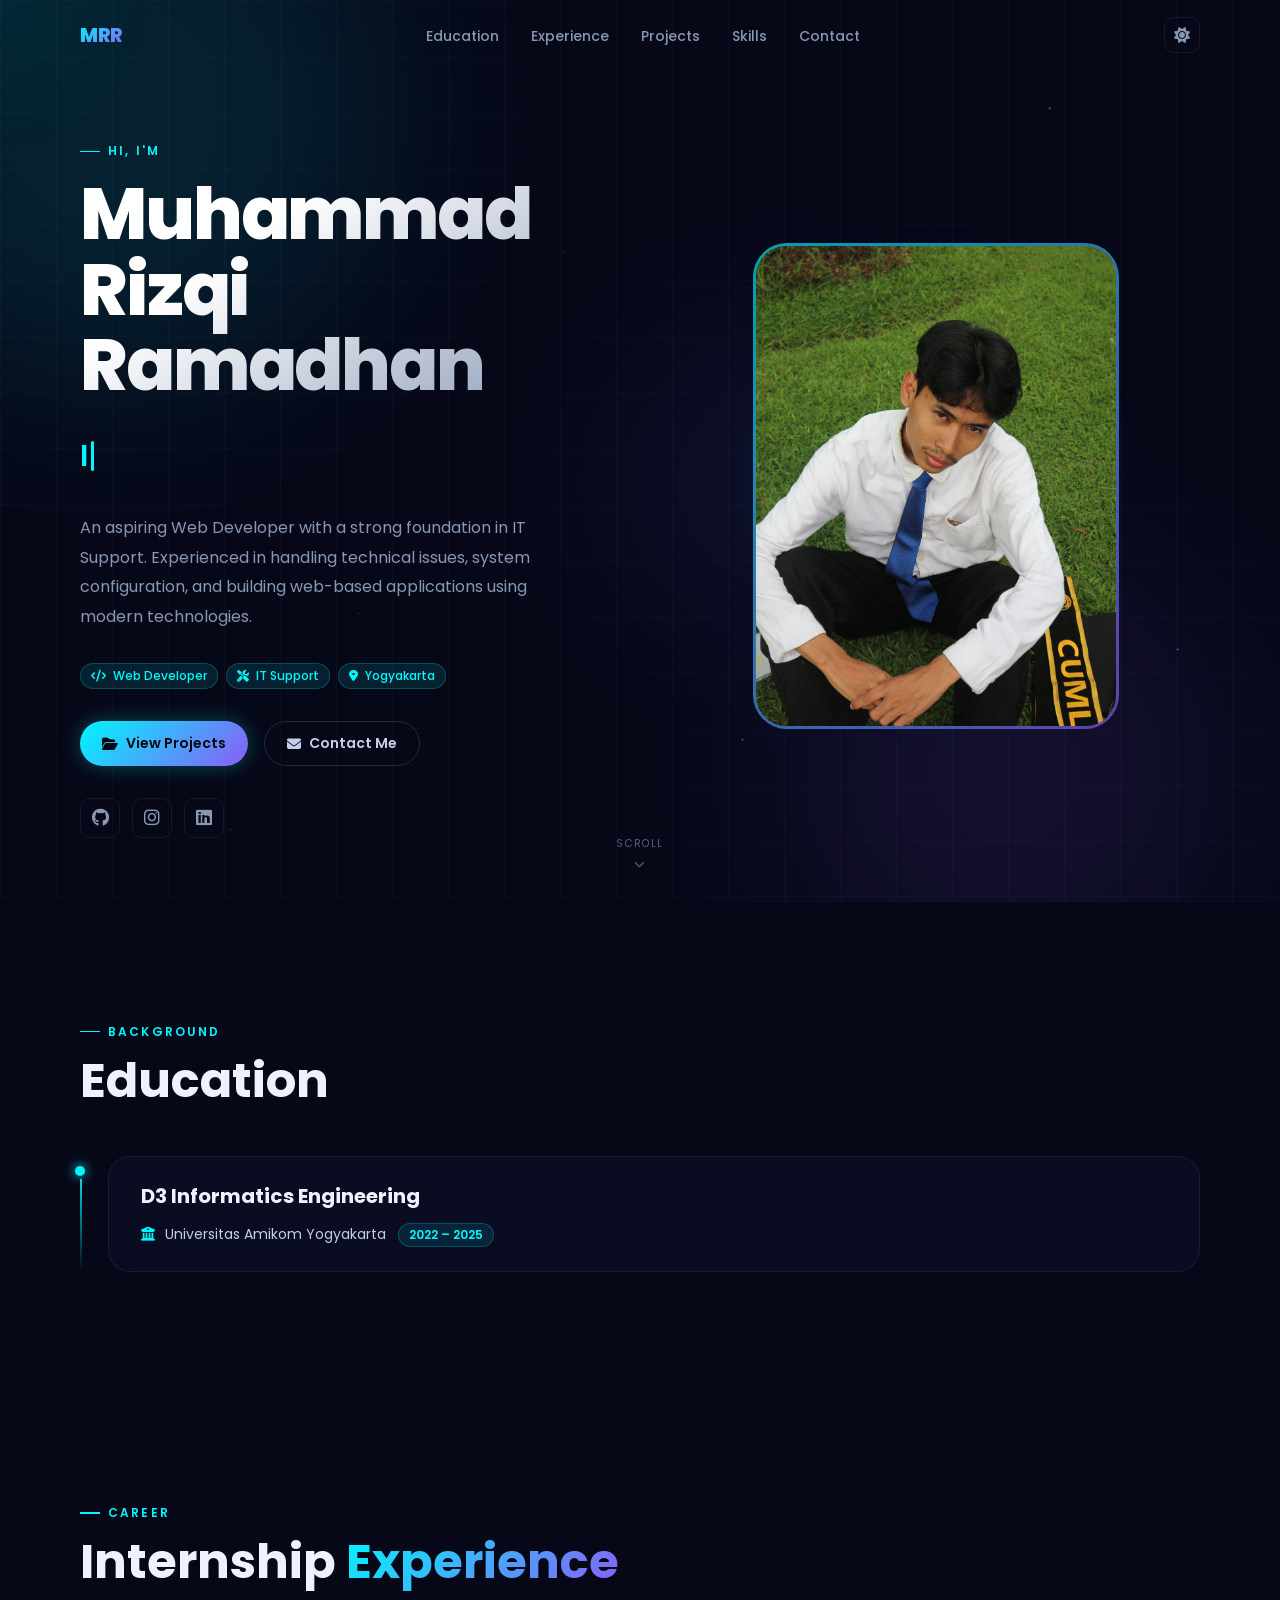
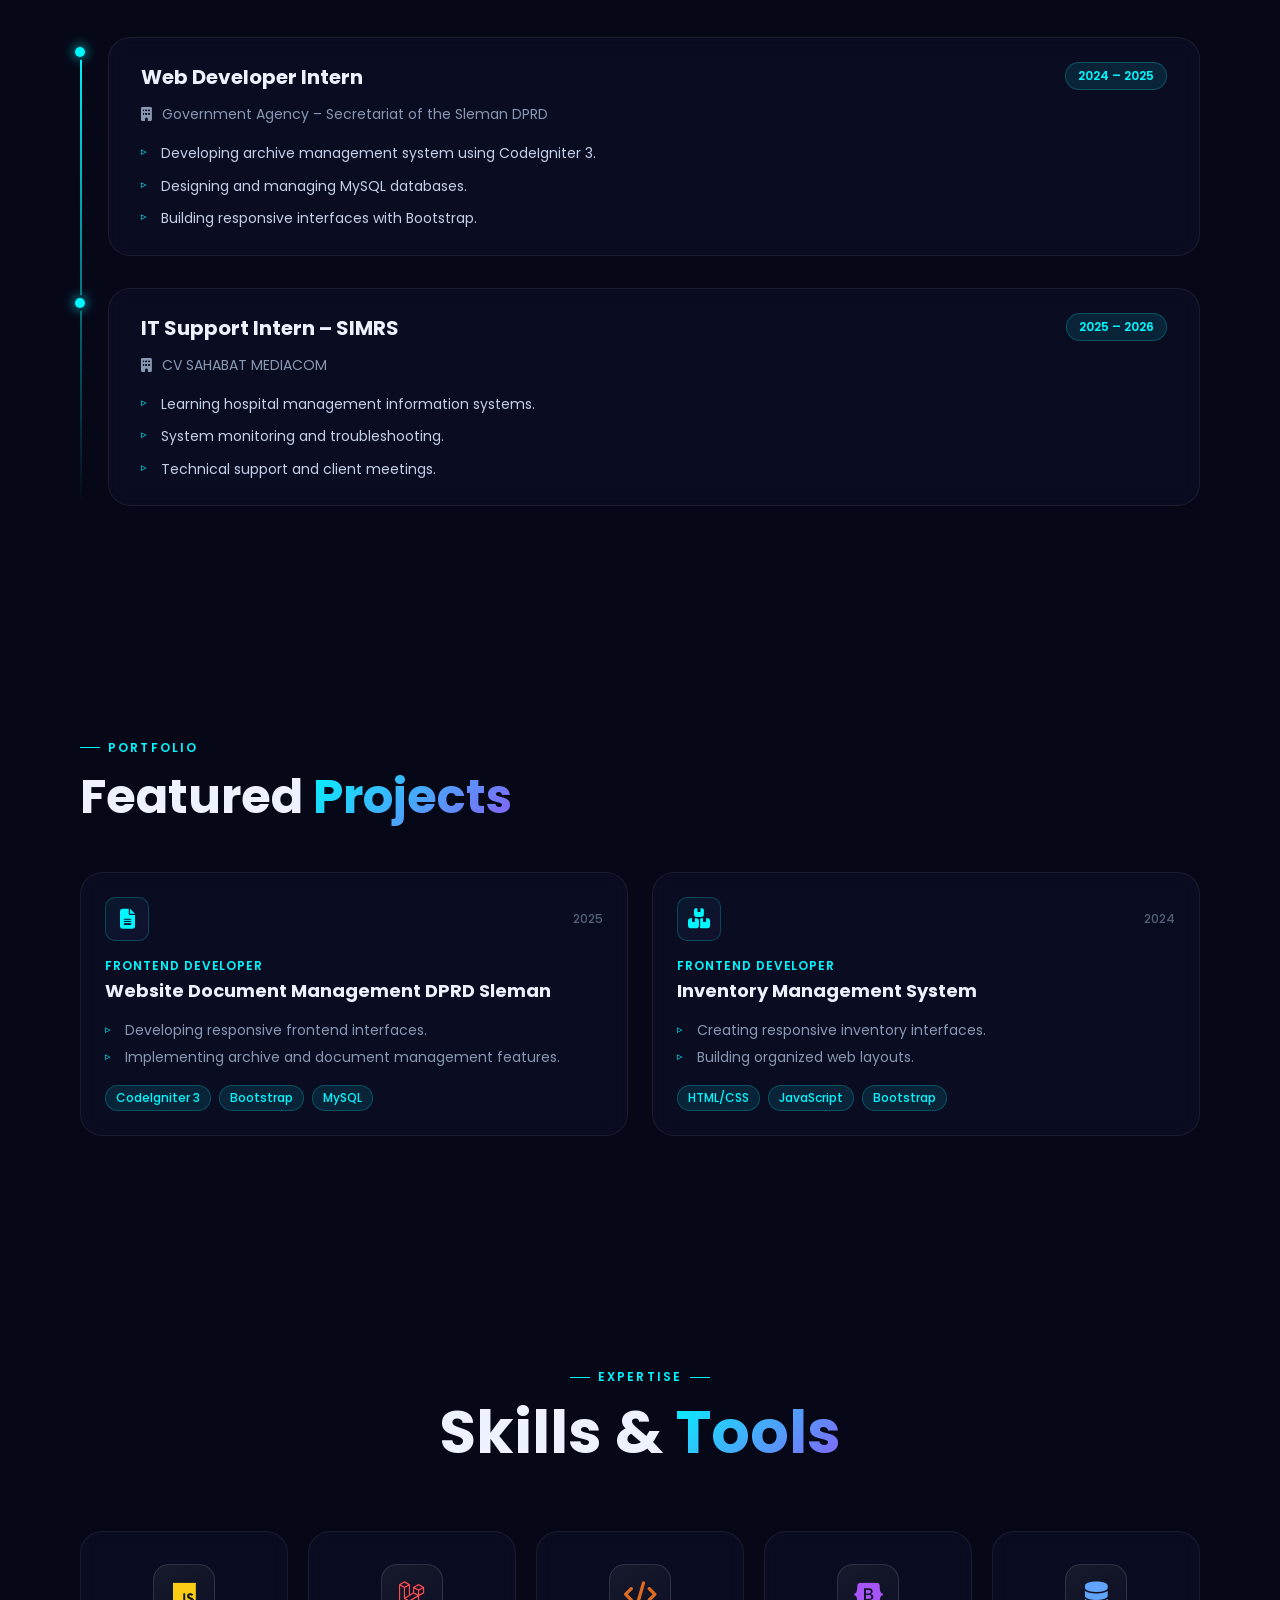
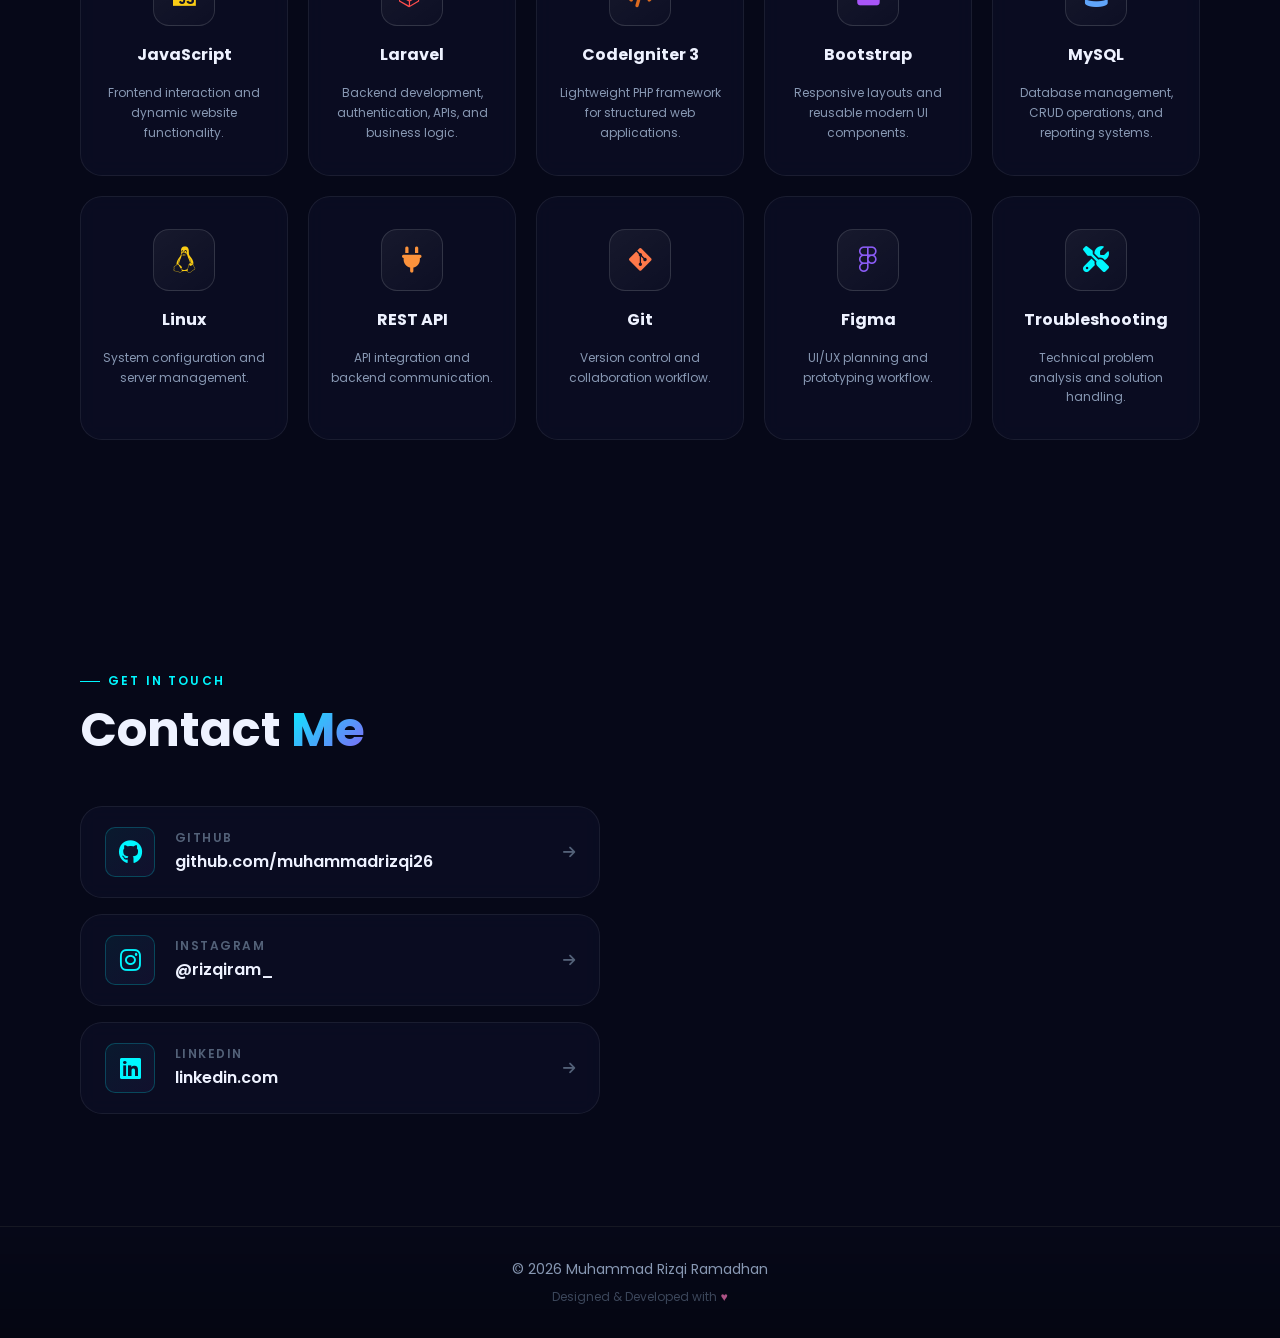
==== commit 78ebd6d9: "ADD/features light mode in landingpage" ====
--- a/index.html
+++ b/index.html
@@ -18,6 +18,9 @@
 
   <!-- Icon -->
   <link rel="icon" href="data:image/svg+xml,<svg xmlns=%22http://www.w3.org/2000/svg%22 viewBox=%220 0 100 100%22><text y=%22.9em%22 font-size=%2290%22>💻</text></svg>">
+
+  <!-- Apply saved theme before CSS loads to prevent flash -->
+  <script>document.documentElement.setAttribute('data-theme', localStorage.getItem('theme') || 'dark');</script>
 
   <!-- Design system — load variables first, then consume them -->
   <link rel="stylesheet" href="styles/variables.css">
@@ -54,17 +57,22 @@
         <li><a href="#contact"    class="nav-link">Contact</a></li>
       </ul>
 
-      <button
-        class="navbar__burger"
-        id="burgerBtn"
-        aria-label="Toggle menu"
-        aria-expanded="false"
-        aria-controls="navDrawer"
-      >
-        <span></span>
-        <span></span>
-        <span></span>
-      </button>
+      <div class="navbar__right">
+        <button class="navbar__theme" id="themeToggle" aria-label="Toggle theme">
+          <i class="fa-solid fa-sun" id="themeIcon"></i>
+        </button>
+        <button
+          class="navbar__burger"
+          id="burgerBtn"
+          aria-label="Toggle menu"
+          aria-expanded="false"
+          aria-controls="navDrawer"
+        >
+          <span></span>
+          <span></span>
+          <span></span>
+        </button>
+      </div>
     </div>
   </nav>
 
@@ -544,6 +552,25 @@
         cursorGlow.style.top  = e.clientY + 'px';
       }, { passive: true });
     }
+
+    /* ---- Dark / light mode toggle ---- */
+    (function () {
+      var htmlEl  = document.documentElement;
+      var toggle  = document.getElementById('themeToggle');
+      var icon    = document.getElementById('themeIcon');
+
+      function applyTheme(theme) {
+        htmlEl.setAttribute('data-theme', theme);
+        icon.className = theme === 'light' ? 'fa-solid fa-moon' : 'fa-solid fa-sun';
+        localStorage.setItem('theme', theme);
+      }
+
+      applyTheme(localStorage.getItem('theme') || 'dark');
+
+      toggle.addEventListener('click', function () {
+        applyTheme(htmlEl.getAttribute('data-theme') === 'light' ? 'dark' : 'light');
+      });
+    })();
   </script>
 
 </body>
--- a/styles/variables.css
+++ b/styles/variables.css
@@ -83,3 +83,35 @@
   --pad-y:  clamp(4.5rem, 9vw, 7rem);
   --nav-h:  70px;
 }
+
+/* ================================================================
+   LIGHT MODE TOKENS
+   ================================================================ */
+[data-theme="light"] {
+  --bg-0:          #f0f4ff;
+  --bg-1:          #e5eaf8;
+  --bg-card:       rgba(255, 255, 255, 0.85);
+  --bg-card-solid: #ffffff;
+
+  --accent:        #0099aa;
+  --accent-2:      #4f46e5;
+  --accent-3:      #7c3aed;
+  --accent-dim:    rgba(0, 153, 170, 0.10);
+  --accent-border: rgba(0, 153, 170, 0.25);
+  --grad-accent:   linear-gradient(135deg, var(--accent) 0%, var(--accent-3) 100%);
+  --grad-soft:     linear-gradient(135deg, rgba(0,153,170,0.08) 0%, rgba(124,58,237,0.08) 100%);
+
+  --text-1: #0d1117;
+  --text-2: #2d3748;
+  --text-3: #4a5568;
+  --text-4: #718096;
+
+  --border:       rgba(0, 0, 0, 0.09);
+  --border-light: rgba(0, 0, 0, 0.16);
+
+  --sh-sm:     0 2px 8px rgba(0,0,0,0.10);
+  --sh-md:     0 4px 20px rgba(0,0,0,0.13);
+  --sh-lg:     0 8px 40px rgba(0,0,0,0.18);
+  --sh-accent: 0 0 28px rgba(0,153,170,0.20);
+  --sh-card:   0 4px 24px rgba(0,0,0,0.10), inset 0 1px 0 rgba(255,255,255,0.80);
+}
--- a/styles/base.css
+++ b/styles/base.css
@@ -17,6 +17,7 @@
   overflow-x: hidden;
   -webkit-font-smoothing: antialiased;
   -moz-osx-font-smoothing: grayscale;
+  transition: background-color var(--t-slow), color var(--t-slow);
 }
 
 ::selection { background: var(--accent); color: #000; }
@@ -140,3 +141,7 @@
   transform: translate(-50%, -50%);
   transition: left .12s ease, top .12s ease;
 }
+
+[data-theme="light"] .cursor-glow {
+  background: radial-gradient(ellipse, rgba(0,153,170,0.07), transparent 68%);
+}
--- a/styles/navbar.css
+++ b/styles/navbar.css
@@ -79,6 +79,34 @@
   width: 100%;
 }
 
+/* ---- Right-side action group (theme toggle + hamburger) ---- */
+.navbar__right {
+  display: flex;
+  align-items: center;
+  gap: var(--s3);
+}
+
+/* ---- Theme toggle button ---- */
+.navbar__theme {
+  width: 36px;
+  height: 36px;
+  border-radius: var(--r-md);
+  border: 1px solid var(--border);
+  display: flex;
+  align-items: center;
+  justify-content: center;
+  color: var(--text-3);
+  font-size: var(--tx-base);
+  flex-shrink: 0;
+  transition: border-color var(--t-base), color var(--t-base), background var(--t-base);
+}
+
+.navbar__theme:hover {
+  border-color: var(--accent);
+  color: var(--accent);
+  background: var(--accent-dim);
+}
+
 /* ---- Hamburger button ---- */
 .navbar__burger {
   display: none;
@@ -140,3 +168,14 @@
     padding: var(--s2) 0;
   }
 }
+
+/* ---- Light mode overrides ---- */
+[data-theme="light"] .navbar.scrolled {
+  background: rgba(240, 244, 255, 0.92);
+  box-shadow: 0 1px 0 rgba(0,0,0,0.08), 0 8px 32px rgba(0,0,0,0.12);
+}
+
+[data-theme="light"] .navbar__drawer {
+  background: rgba(240, 244, 255, 0.98);
+  border-bottom-color: rgba(0,0,0,0.08);
+}
--- a/styles/hero.css
+++ b/styles/hero.css
@@ -330,6 +330,24 @@
   50%      { transform: translateX(-50%) translateY(7px); }
 }
 
+/* ---- Light mode overrides ---- */
+[data-theme="light"] .hero__name {
+  background: linear-gradient(145deg, #0d1117 30%, var(--text-3) 100%);
+  -webkit-background-clip: text;
+  -webkit-text-fill-color: transparent;
+  background-clip: text;
+}
+
+[data-theme="light"] .hero__stars {
+  opacity: 0.06;
+}
+
+[data-theme="light"] .hero__grid {
+  background-image:
+    linear-gradient(rgba(0,0,0,0.05) 1px, transparent 1px),
+    linear-gradient(90deg, rgba(0,0,0,0.05) 1px, transparent 1px);
+}
+
 /* ---- Responsive ---- */
 @media (max-width: 900px) {
   .hero__inner {
--- a/styles/skills.css
+++ b/styles/skills.css
@@ -116,6 +116,11 @@
 .icon-figma     { color: #8b5cf6; }
 .icon-tool      { color: #00f7ff; }
 
+/* ---- Light mode overrides ---- */
+[data-theme="light"] .skill-icon {
+  background: linear-gradient(145deg, rgba(0,0,0,0.04), rgba(0,0,0,0.02));
+}
+
 /* ---- Responsive ---- */
 @media (max-width: 560px) {
   .skills-grid { grid-template-columns: repeat(2, 1fr); }
--- a/styles/contact.css
+++ b/styles/contact.css
@@ -27,6 +27,10 @@
   box-shadow: var(--sh-accent);
   transform: translateX(6px);
   background: rgba(11, 14, 36, 0.96);
+}
+
+[data-theme="light"] .contact-card:hover {
+  background: rgba(255, 255, 255, 0.96);
 }
 
 /* Icon square */
--- a/styles/footer.css
+++ b/styles/footer.css
@@ -30,3 +30,7 @@
 }
 
 .footer__heart { color: #f472b6; }
+
+[data-theme="light"] .footer {
+  background: linear-gradient(to bottom, transparent, rgba(0,0,0,0.06));
+}
